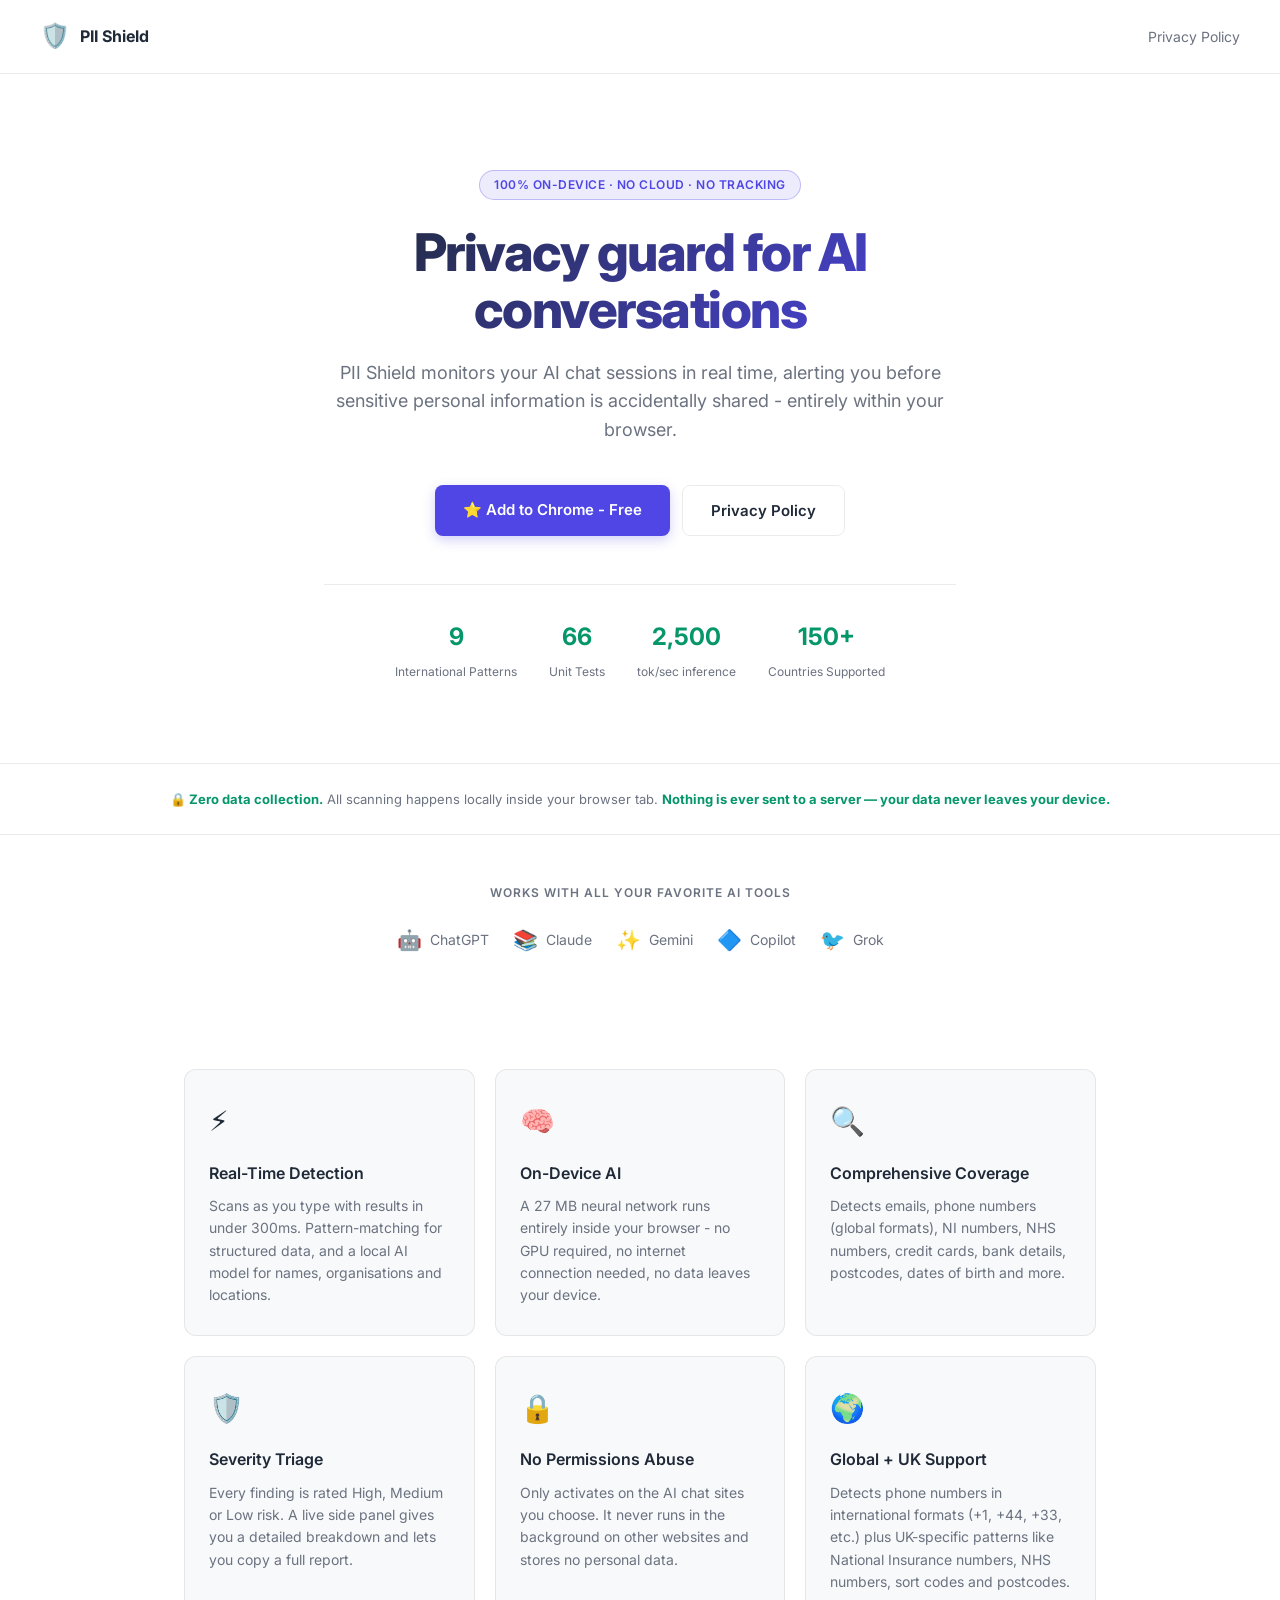
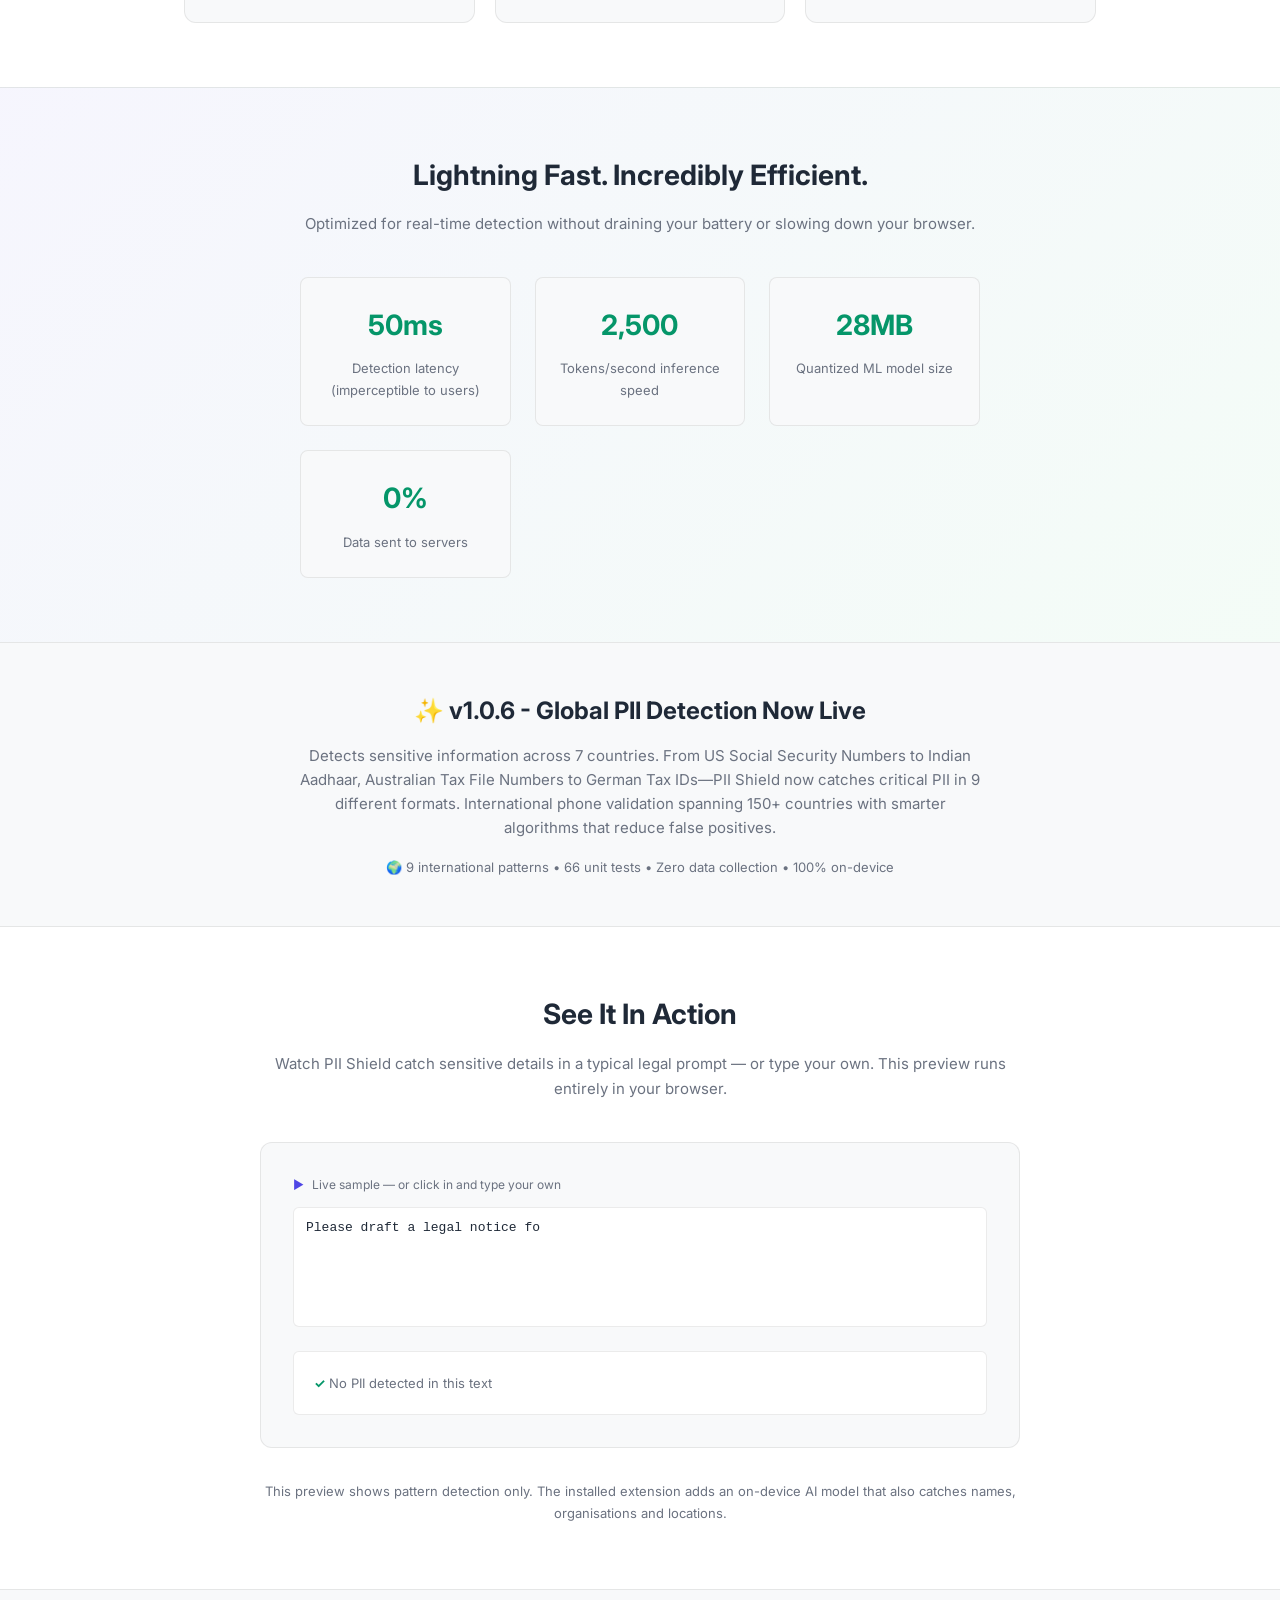
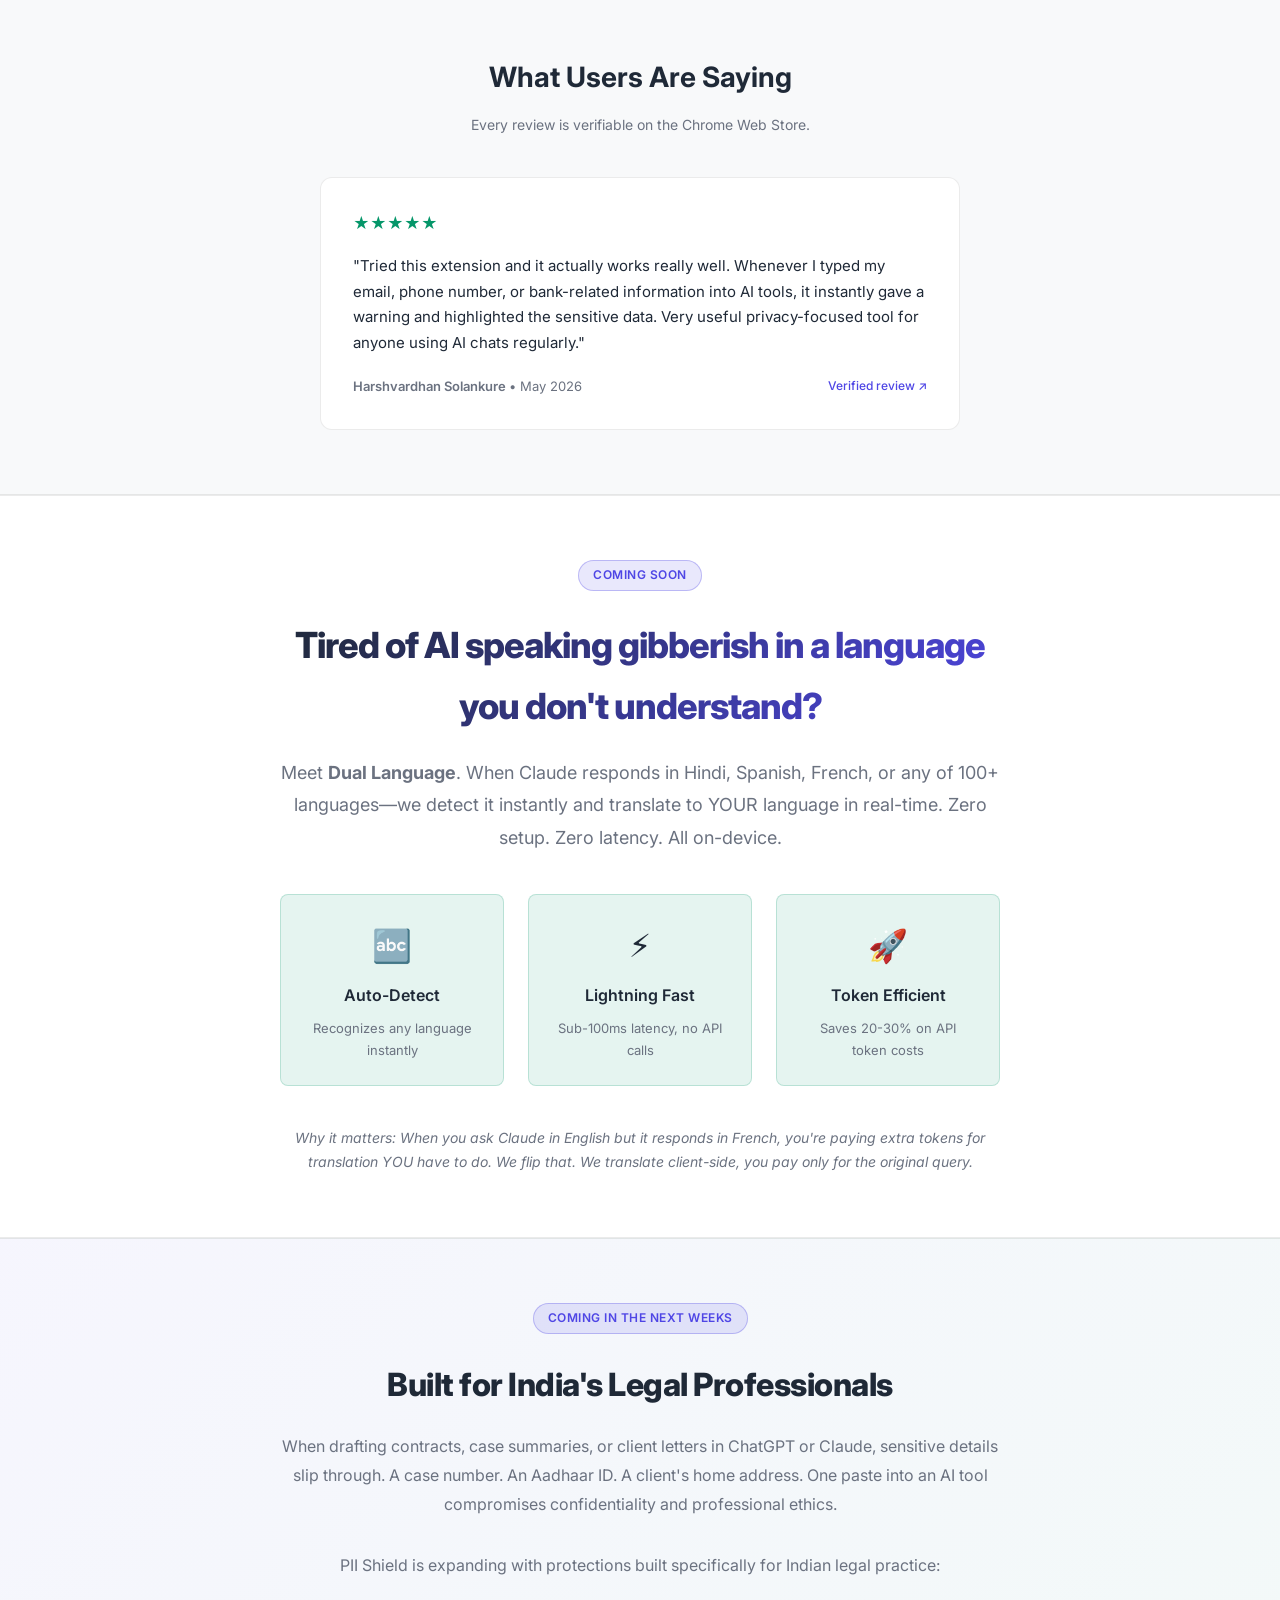
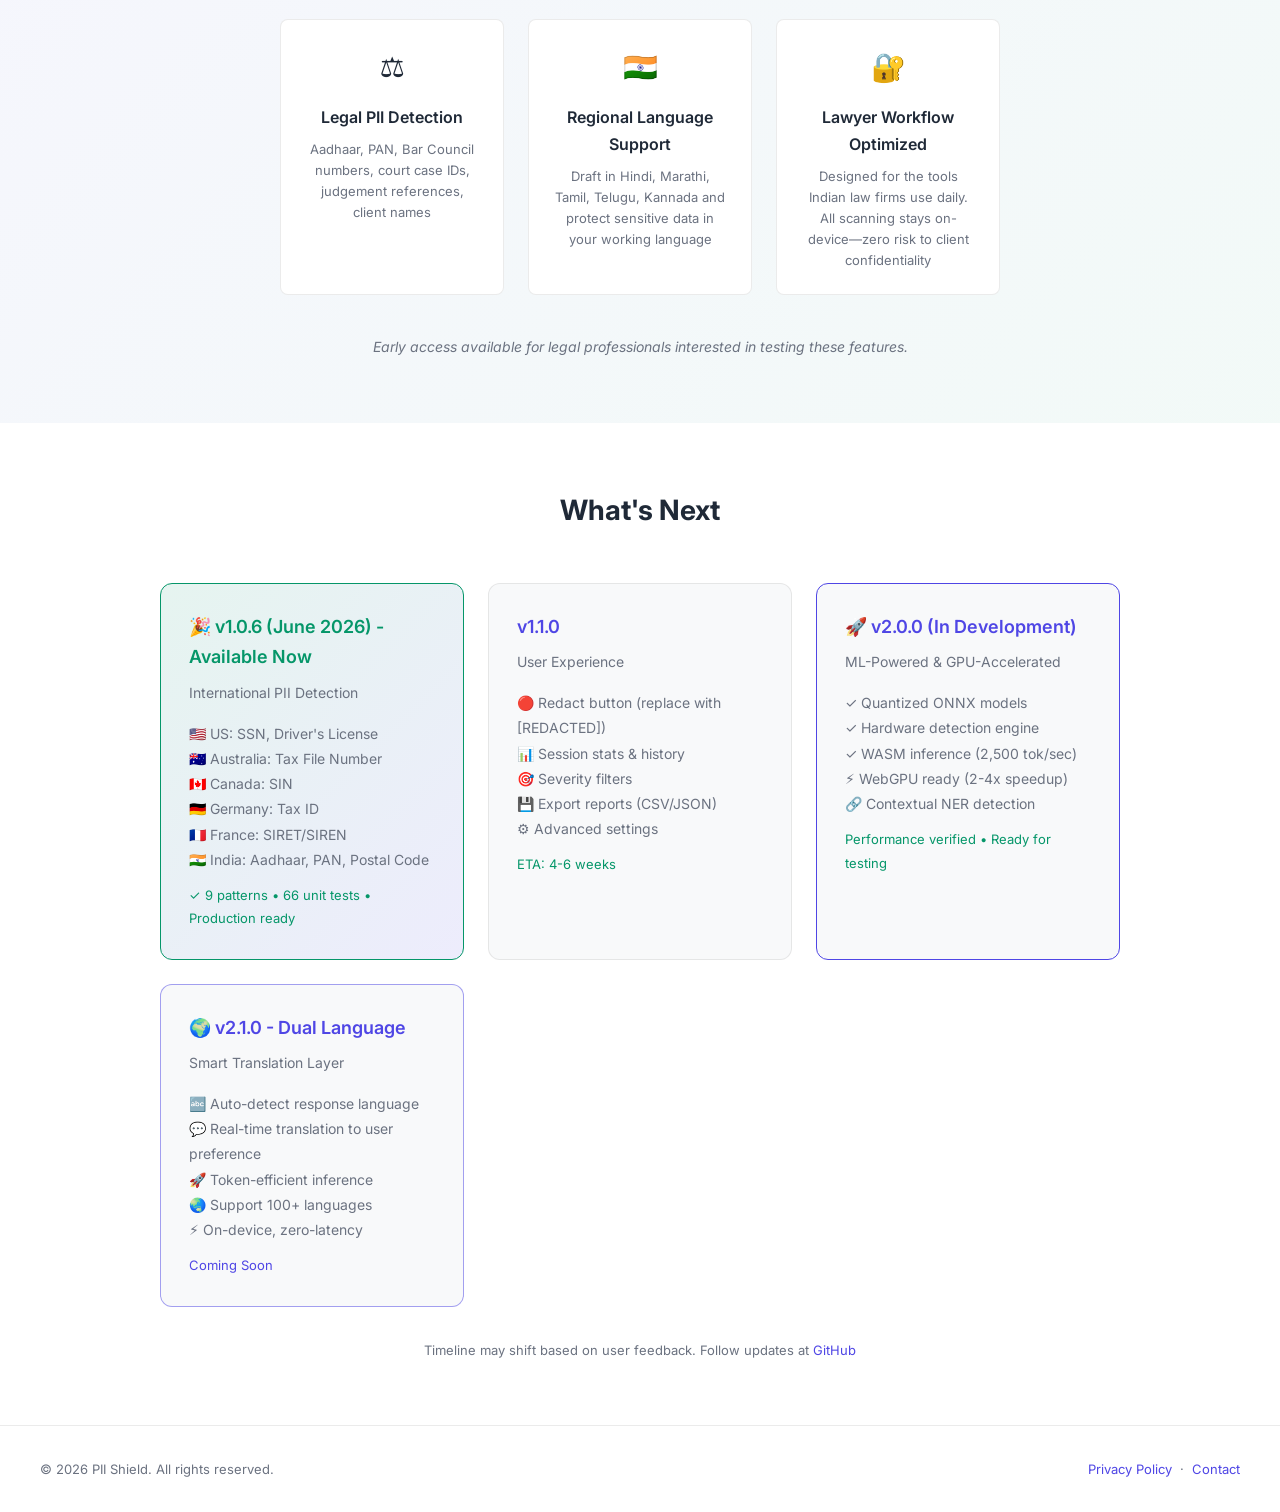
==== index.html @ c26e3616 "feat: auto-playing live demo with Indian legal PII example Upgrade the 'See It In Action' demo into " ====
<!DOCTYPE html>
<html lang="en">
<head>
  <meta charset="UTF-8">
  <meta name="viewport" content="width=device-width, initial-scale=1.0">
  <title>PII Shield - Privacy Guard for AI Conversations</title>
  <meta name="description" content="PII Shield is a privacy-first Chrome extension that detects personal information in real time as you type, entirely on your device.">
  <link rel="preconnect" href="https://fonts.googleapis.com">
  <link href="https://fonts.googleapis.com/css2?family=Inter:wght@400;500;600;700;800&display=swap" rel="stylesheet">
  <style>
    *, *::before, *::after { box-sizing: border-box; margin: 0; padding: 0; }

    :root {
      --bg:       #ffffff;
      --bg2:      #f8f9fa;
      --border:   rgba(0,0,0,0.08);
      --text:     #1f2937;
      --muted:    #6b7280;
      --accent:   #4f46e5;
      --safe:     #059669;
    }

    body {
      font-family: 'Inter', system-ui, sans-serif;
      background: var(--bg);
      color: var(--text);
      line-height: 1.7;
    }

    /* Nav */
    nav {
      border-bottom: 1px solid var(--border);
      padding: 16px 40px;
      display: flex;
      align-items: center;
      justify-content: space-between;
    }

    .nav-logo { display: flex; align-items: center; gap: 10px; text-decoration: none; }
    .nav-logo-icon { font-size: 24px; }
    .nav-logo-name { font-size: 16px; font-weight: 700; color: var(--text); }

    nav a.nav-link {
      color: var(--muted);
      text-decoration: none;
      font-size: 14px;
      transition: color 0.2s;
    }
    nav a.nav-link:hover { color: var(--text); }

    /* Hero */
    .hero {
      text-align: center;
      padding: 96px 24px 80px;
      max-width: 680px;
      margin: 0 auto;
    }

    .hero-badge {
      display: inline-block;
      background: rgba(79,70,229,0.1);
      border: 1px solid rgba(79,70,229,0.3);
      color: #4f46e5;
      font-size: 12px;
      font-weight: 600;
      padding: 4px 14px;
      border-radius: 20px;
      margin-bottom: 24px;
      letter-spacing: 0.5px;
      text-transform: uppercase;
    }

    h1 {
      font-size: 52px;
      font-weight: 800;
      letter-spacing: -1.5px;
      line-height: 1.1;
      margin-bottom: 20px;
      background: linear-gradient(135deg, #1f2937 0%, #4f46e5 100%);
      -webkit-background-clip: text;
      -webkit-text-fill-color: transparent;
    }

    .hero-sub {
      font-size: 18px;
      color: var(--muted);
      margin-bottom: 40px;
      line-height: 1.6;
    }

    .cta-row {
      display: flex;
      gap: 12px;
      justify-content: center;
      flex-wrap: wrap;
    }

    .btn-primary {
      background: var(--accent);
      color: #fff;
      padding: 12px 28px;
      border-radius: 8px;
      font-size: 15px;
      font-weight: 600;
      text-decoration: none;
      transition: all 0.2s;
      box-shadow: 0 4px 12px rgba(79,70,229,0.25);
    }
    .btn-primary:hover { opacity: 0.9; transform: translateY(-2px); box-shadow: 0 6px 16px rgba(79,70,229,0.35); }

    .btn-secondary {
      background: transparent;
      color: var(--text);
      padding: 12px 28px;
      border-radius: 8px;
      font-size: 15px;
      font-weight: 600;
      text-decoration: none;
      border: 1px solid var(--border);
      transition: all 0.2s;
    }
    .btn-secondary:hover { border-color: var(--accent); color: var(--accent); }

    /* Features */
    .features {
      max-width: 960px;
      margin: 0 auto;
      padding: 64px 24px;
      display: grid;
      grid-template-columns: repeat(auto-fit, minmax(260px, 1fr));
      gap: 20px;
    }

    .feature-card {
      background: var(--bg2);
      border: 1px solid var(--border);
      border-radius: 12px;
      padding: 28px 24px;
    }

    .feature-icon { font-size: 28px; margin-bottom: 14px; }
    .feature-title { font-size: 16px; font-weight: 600; margin-bottom: 8px; }
    .feature-desc { font-size: 14px; color: var(--muted); line-height: 1.6; }

    /* Trust bar */
    .trust-bar {
      border-top: 1px solid var(--border);
      border-bottom: 1px solid var(--border);
      padding: 24px;
      text-align: center;
    }

    .trust-bar p {
      font-size: 13px;
      color: var(--muted);
    }

    .trust-bar strong { color: var(--safe); }

    /* Footer */
    footer {
      padding: 32px 40px;
      border-top: 1px solid var(--border);
      display: flex;
      align-items: center;
      justify-content: space-between;
      font-size: 13px;
      color: var(--muted);
      flex-wrap: wrap;
      gap: 12px;
    }

    footer a { color: var(--accent); text-decoration: none; }
    footer a:hover { text-decoration: underline; }

    /* Robot mascot container */
    @media (prefers-reduced-motion: reduce) {
      #robot-container { display: none !important; }
    }
  </style>
</head>
<body>

  <nav>
    <a class="nav-logo" href="/">
      <span class="nav-logo-icon">🛡️</span>
      <span class="nav-logo-name">PII Shield</span>
    </a>
    <a class="nav-link" href="privacy-policy.html">Privacy Policy</a>
  </nav>

  <section class="hero">
    <div class="hero-badge">100% On-Device · No Cloud · No Tracking</div>
    <h1>Privacy guard for AI conversations</h1>
    <p class="hero-sub">PII Shield monitors your AI chat sessions in real time, alerting you before sensitive personal information is accidentally shared - entirely within your browser.</p>
    <div class="cta-row">
      <a class="btn-primary" href="https://chrome.google.com/webstore/detail/lminoedimombmbpojgnefeogjfojmkpl" target="_blank">⭐ Add to Chrome - Free</a>
      <a class="btn-secondary" href="privacy-policy.html">Privacy Policy</a>
    </div>

    <!-- Quick Stats Row -->
    <div style="display: flex; justify-content: center; gap: 32px; flex-wrap: wrap; margin-top: 48px; padding-top: 32px; border-top: 1px solid var(--border);">
      <div style="text-align: center;">
        <div style="font-size: 24px; font-weight: 700; color: var(--safe);">9</div>
        <div style="font-size: 12px; color: var(--muted); margin-top: 4px;">International Patterns</div>
      </div>
      <div style="text-align: center;">
        <div style="font-size: 24px; font-weight: 700; color: var(--safe);">66</div>
        <div style="font-size: 12px; color: var(--muted); margin-top: 4px;">Unit Tests</div>
      </div>
      <div style="text-align: center;">
        <div style="font-size: 24px; font-weight: 700; color: var(--safe);">2,500</div>
        <div style="font-size: 12px; color: var(--muted); margin-top: 4px;">tok/sec inference</div>
      </div>
      <div style="text-align: center;">
        <div style="font-size: 24px; font-weight: 700; color: var(--safe);">150+</div>
        <div style="font-size: 12px; color: var(--muted); margin-top: 4px;">Countries Supported</div>
      </div>
    </div>
  </section>

  <div class="trust-bar">
    <p><strong>🔒 Zero data collection.</strong> All scanning happens locally inside your browser tab. <strong style="color: var(--safe);">Nothing is ever sent to a server — your data never leaves your device.</strong></p>
  </div>

  <!-- Supported Platforms -->
  <section style="padding: 48px 24px; text-align: center;">
    <div class="container" style="max-width: 680px; margin: 0 auto;">
      <p style="font-size: 12px; font-weight: 600; text-transform: uppercase; color: var(--muted); margin-bottom: 20px; letter-spacing: 1px;">Works With All Your Favorite AI Tools</p>
      <div style="display: flex; justify-content: center; align-items: center; gap: 24px; flex-wrap: wrap;">
        <div style="display: flex; align-items: center; gap: 8px; font-size: 14px; color: var(--muted);">
          <span style="font-size: 20px;">🤖</span> ChatGPT
        </div>
        <div style="display: flex; align-items: center; gap: 8px; font-size: 14px; color: var(--muted);">
          <span style="font-size: 20px;">📚</span> Claude
        </div>
        <div style="display: flex; align-items: center; gap: 8px; font-size: 14px; color: var(--muted);">
          <span style="font-size: 20px;">✨</span> Gemini
        </div>
        <div style="display: flex; align-items: center; gap: 8px; font-size: 14px; color: var(--muted);">
          <span style="font-size: 20px;">🔷</span> Copilot
        </div>
        <div style="display: flex; align-items: center; gap: 8px; font-size: 14px; color: var(--muted);">
          <span style="font-size: 20px;">🐦</span> Grok
        </div>
      </div>
    </div>
  </section>

  <section class="features">
    <div class="feature-card">
      <div class="feature-icon">⚡</div>
      <div class="feature-title">Real-Time Detection</div>
      <div class="feature-desc">Scans as you type with results in under 300ms. Pattern-matching for structured data, and a local AI model for names, organisations and locations.</div>
    </div>
    <div class="feature-card">
      <div class="feature-icon">🧠</div>
      <div class="feature-title">On-Device AI</div>
      <div class="feature-desc">A 27 MB neural network runs entirely inside your browser - no GPU required, no internet connection needed, no data leaves your device.</div>
    </div>
    <div class="feature-card">
      <div class="feature-icon">🔍</div>
      <div class="feature-title">Comprehensive Coverage</div>
      <div class="feature-desc">Detects emails, phone numbers (global formats), NI numbers, NHS numbers, credit cards, bank details, postcodes, dates of birth and more.</div>
    </div>
    <div class="feature-card">
      <div class="feature-icon">🛡️</div>
      <div class="feature-title">Severity Triage</div>
      <div class="feature-desc">Every finding is rated High, Medium or Low risk. A live side panel gives you a detailed breakdown and lets you copy a full report.</div>
    </div>
    <div class="feature-card">
      <div class="feature-icon">🔒</div>
      <div class="feature-title">No Permissions Abuse</div>
      <div class="feature-desc">Only activates on the AI chat sites you choose. It never runs in the background on other websites and stores no personal data.</div>
    </div>
    <div class="feature-card">
      <div class="feature-icon">🌍</div>
      <div class="feature-title">Global + UK Support</div>
      <div class="feature-desc">Detects phone numbers in international formats (+1, +44, +33, etc.) plus UK-specific patterns like National Insurance numbers, NHS numbers, sort codes and postcodes.</div>
    </div>
  </section>

  <!-- Performance Section -->
  <section style="padding: 64px 24px; background: linear-gradient(135deg, rgba(79,70,229,0.05), rgba(34,197,94,0.05)); border-top: 1px solid var(--border);">
    <div class="container" style="max-width: 680px; margin: 0 auto; text-align: center;">
      <h2 style="font-size: 28px; font-weight: 700; margin-bottom: 12px; color: var(--text);">Lightning Fast. Incredibly Efficient.</h2>
      <p style="color: var(--muted); font-size: 15px; margin-bottom: 40px;">Optimized for real-time detection without draining your battery or slowing down your browser.</p>

      <div style="display: grid; grid-template-columns: repeat(auto-fit, minmax(200px, 1fr)); gap: 24px;">
        <div style="background: var(--bg2); border: 1px solid var(--border); border-radius: 8px; padding: 24px;">
          <div style="font-size: 28px; font-weight: 700; color: var(--safe); margin-bottom: 8px;">50ms</div>
          <div style="font-size: 13px; color: var(--muted);">Detection latency (imperceptible to users)</div>
        </div>
        <div style="background: var(--bg2); border: 1px solid var(--border); border-radius: 8px; padding: 24px;">
          <div style="font-size: 28px; font-weight: 700; color: var(--safe); margin-bottom: 8px;">2,500</div>
          <div style="font-size: 13px; color: var(--muted);">Tokens/second inference speed</div>
        </div>
        <div style="background: var(--bg2); border: 1px solid var(--border); border-radius: 8px; padding: 24px;">
          <div style="font-size: 28px; font-weight: 700; color: var(--safe); margin-bottom: 8px;">28MB</div>
          <div style="font-size: 13px; color: var(--muted);">Quantized ML model size</div>
        </div>
        <div style="background: var(--bg2); border: 1px solid var(--border); border-radius: 8px; padding: 24px;">
          <div style="font-size: 28px; font-weight: 700; color: var(--safe); margin-bottom: 8px;">0%</div>
          <div style="font-size: 13px; color: var(--muted);">Data sent to servers</div>
        </div>
      </div>
    </div>
  </section>

  <!-- Latest Update Section -->
  <section style="background: var(--bg2); border-top: 1px solid var(--border); border-bottom: 1px solid var(--border); padding: 48px 24px; text-align: center;">
    <div class="container" style="max-width: 680px; margin: 0 auto;">
      <h2 style="font-size: 24px; font-weight: 700; margin-bottom: 12px;">✨ v1.0.6 - Global PII Detection Now Live</h2>
      <p style="color: var(--muted); font-size: 15px; line-height: 1.6; margin-bottom: 16px;">
        Detects sensitive information across 7 countries. From US Social Security Numbers to Indian Aadhaar, Australian Tax File Numbers to German Tax IDs—PII Shield now catches critical PII in 9 different formats. International phone validation spanning 150+ countries with smarter algorithms that reduce false positives.
      </p>
      <p style="color: var(--muted); font-size: 13px;">🌍 9 international patterns • 66 unit tests • Zero data collection • 100% on-device</p>
    </div>
  </section>

  <!-- Demo/Try It Section -->
  <section id="demoSection" style="padding: 64px 24px;">
    <div class="container" style="max-width: 760px; margin: 0 auto;">
      <h2 style="font-size: 28px; font-weight: 700; text-align: center; margin-bottom: 12px; color: var(--text);">See It In Action</h2>
      <p style="text-align: center; color: var(--muted); font-size: 15px; margin-bottom: 40px;">Watch PII Shield catch sensitive details in a typical legal prompt — or type your own. This preview runs entirely in your browser.</p>

      <div style="background: var(--bg2); border: 1px solid var(--border); border-radius: 12px; padding: 32px; margin-bottom: 32px;">
        <div style="display: flex; align-items: center; gap: 8px; font-size: 12px; color: var(--muted); margin-bottom: 12px;"><span style="color: var(--accent);">▶</span> Live sample — or click in and type your own</div>

        <textarea id="demoInput" placeholder="e.g. Draft a notice for my client, PAN ABCDE1234F, case no. CRL/452/2025…" style="width: 100%; height: 120px; background: var(--bg); border: 1px solid var(--border); border-radius: 6px; padding: 12px; color: var(--text); font-family: monospace; font-size: 13px; resize: none; margin-bottom: 16px;" oninput="runDemoDetection()"></textarea>

        <div id="demoOutput" style="background: var(--bg); border: 1px solid var(--border); border-radius: 6px; padding: 12px; min-height: 60px; font-size: 13px; color: var(--muted);">
          <div style="display: flex; align-items: center; justify-content: center; height: 60px; color: var(--muted);">👆 Type or paste text to see detections</div>
        </div>
      </div>

      <p style="text-align: center; color: var(--muted); font-size: 13px;">This preview shows pattern detection only. The installed extension adds an on-device AI model that also catches names, organisations and locations.</p>
    </div>
  </section>

  <!-- Testimonials Section -->
  <section style="padding: 64px 24px; background: var(--bg2); border-top: 1px solid var(--border); border-bottom: 1px solid var(--border);">
    <div class="container" style="max-width: 640px; margin: 0 auto; text-align: center;">
      <h2 style="font-size: 28px; font-weight: 700; margin-bottom: 12px; color: var(--text);">What Users Are Saying</h2>
      <p style="color: var(--muted); font-size: 14px; margin-bottom: 40px;">Every review is verifiable on the Chrome Web Store.</p>

      <div style="background: var(--bg); border: 1px solid var(--border); border-radius: 12px; padding: 32px; text-align: left;">
        <div style="display: flex; gap: 6px; margin-bottom: 16px;">
          <span style="color: var(--safe); font-size: 16px;">★★★★★</span>
        </div>
        <p style="color: var(--text); font-size: 15px; line-height: 1.7; margin-bottom: 20px;">"Tried this extension and it actually works really well. Whenever I typed my email, phone number, or bank-related information into AI tools, it instantly gave a warning and highlighted the sensitive data. Very useful privacy-focused tool for anyone using AI chats regularly."</p>
        <div style="display: flex; align-items: center; justify-content: space-between; flex-wrap: wrap; gap: 8px;">
          <p style="font-size: 13px; color: var(--muted); font-weight: 600; margin: 0;">Harshvardhan Solankure <span style="font-weight: 400;">• May 2026</span></p>
          <a href="https://chromewebstore.google.com/detail/lminoedimombmbpojgnefeogjfojmkpl/reviews" target="_blank" rel="noopener" style="font-size: 12px; color: var(--accent); text-decoration: none; font-weight: 500;">Verified review ↗</a>
        </div>
      </div>
    </div>
  </section>

  <!-- Roadmap Section -->
  <!-- Dual Language Feature Section -->
  <section style="padding: 64px 24px; border-top: 1px solid var(--border); border-bottom: 1px solid var(--border);">
    <div class="container" style="max-width: 720px; margin: 0 auto; text-align: center;">
      <div style="display: inline-block; background: rgba(79,70,229,0.12); border: 1px solid rgba(79,70,229,0.3); color: #4f46e5; font-size: 12px; font-weight: 600; padding: 4px 14px; border-radius: 20px; margin-bottom: 24px; letter-spacing: 0.5px; text-transform: uppercase;">Coming Soon</div>

      <h2 style="font-size: 36px; font-weight: 800; letter-spacing: -1px; margin-bottom: 20px; background: linear-gradient(135deg, #1f2937 0%, #4f46e5 100%); -webkit-background-clip: text; -webkit-text-fill-color: transparent;">Tired of AI speaking gibberish in a language you don't understand?</h2>

      <p style="font-size: 18px; color: var(--muted); margin-bottom: 40px; line-height: 1.8;">Meet <strong>Dual Language</strong>. When Claude responds in Hindi, Spanish, French, or any of 100+ languages—we detect it instantly and translate to YOUR language in real-time. Zero setup. Zero latency. All on-device.</p>

      <div style="display: grid; grid-template-columns: repeat(auto-fit, minmax(200px, 1fr)); gap: 24px; margin-bottom: 40px;">
        <div style="padding: 24px; background: rgba(5,150,105,0.1); border: 1px solid rgba(5,150,105,0.2); border-radius: 8px;">
          <div style="font-size: 32px; margin-bottom: 8px;">🔤</div>
          <div style="font-weight: 600; color: var(--text); margin-bottom: 8px;">Auto-Detect</div>
          <div style="font-size: 13px; color: var(--muted);">Recognizes any language instantly</div>
        </div>
        <div style="padding: 24px; background: rgba(5,150,105,0.1); border: 1px solid rgba(5,150,105,0.2); border-radius: 8px;">
          <div style="font-size: 32px; margin-bottom: 8px;">⚡</div>
          <div style="font-weight: 600; color: var(--text); margin-bottom: 8px;">Lightning Fast</div>
          <div style="font-size: 13px; color: var(--muted);">Sub-100ms latency, no API calls</div>
        </div>
        <div style="padding: 24px; background: rgba(5,150,105,0.1); border: 1px solid rgba(5,150,105,0.2); border-radius: 8px;">
          <div style="font-size: 32px; margin-bottom: 8px;">🚀</div>
          <div style="font-weight: 600; color: var(--text); margin-bottom: 8px;">Token Efficient</div>
          <div style="font-size: 13px; color: var(--muted);">Saves 20-30% on API token costs</div>
        </div>
      </div>

      <p style="font-size: 14px; color: var(--muted); font-style: italic;">Why it matters: When you ask Claude in English but it responds in French, you're paying extra tokens for translation YOU have to do. We flip that. We translate client-side, you pay only for the original query.</p>
    </div>
  </section>

  <!-- Legal Professionals Section -->
  <section style="padding: 64px 24px; background: linear-gradient(135deg, rgba(79,70,229,0.05), rgba(5,150,105,0.05)); border-top: 1px solid var(--border);">
    <div class="container" style="max-width: 720px; margin: 0 auto; text-align: center;">
      <div style="display: inline-block; background: rgba(79,70,229,0.12); border: 1px solid rgba(79,70,229,0.3); color: #4f46e5; font-size: 12px; font-weight: 600; padding: 4px 14px; border-radius: 20px; margin-bottom: 24px; letter-spacing: 0.5px; text-transform: uppercase;">Coming in the Next Weeks</div>

      <h2 style="font-size: 32px; font-weight: 800; letter-spacing: -0.5px; margin-bottom: 20px; color: var(--text);">Built for India's Legal Professionals</h2>

      <p style="font-size: 16px; color: var(--muted); margin-bottom: 32px; line-height: 1.8;">When drafting contracts, case summaries, or client letters in ChatGPT or Claude, sensitive details slip through. A case number. An Aadhaar ID. A client's home address. One paste into an AI tool compromises confidentiality and professional ethics.</p>

      <p style="font-size: 16px; color: var(--muted); margin-bottom: 40px; line-height: 1.8;">PII Shield is expanding with protections built specifically for Indian legal practice:</p>

      <div style="display: grid; grid-template-columns: repeat(auto-fit, minmax(200px, 1fr)); gap: 24px; margin-bottom: 40px;">
        <div style="padding: 24px; background: var(--bg); border: 1px solid var(--border); border-radius: 8px;">
          <div style="font-size: 28px; margin-bottom: 12px;">⚖️</div>
          <div style="font-weight: 600; color: var(--text); margin-bottom: 8px;">Legal PII Detection</div>
          <div style="font-size: 13px; color: var(--muted); line-height: 1.6;">Aadhaar, PAN, Bar Council numbers, court case IDs, judgement references, client names</div>
        </div>
        <div style="padding: 24px; background: var(--bg); border: 1px solid var(--border); border-radius: 8px;">
          <div style="font-size: 28px; margin-bottom: 12px;">🇮🇳</div>
          <div style="font-weight: 600; color: var(--text); margin-bottom: 8px;">Regional Language Support</div>
          <div style="font-size: 13px; color: var(--muted); line-height: 1.6;">Draft in Hindi, Marathi, Tamil, Telugu, Kannada and protect sensitive data in your working language</div>
        </div>
        <div style="padding: 24px; background: var(--bg); border: 1px solid var(--border); border-radius: 8px;">
          <div style="font-size: 28px; margin-bottom: 12px;">🔐</div>
          <div style="font-weight: 600; color: var(--text); margin-bottom: 8px;">Lawyer Workflow Optimized</div>
          <div style="font-size: 13px; color: var(--muted); line-height: 1.6;">Designed for the tools Indian law firms use daily. All scanning stays on-device—zero risk to client confidentiality</div>
        </div>
      </div>

      <p style="font-size: 14px; color: var(--muted); font-style: italic;">Early access available for legal professionals interested in testing these features.</p>
    </div>
  </section>

  <section style="padding: 64px 24px;">
    <div class="container" style="max-width: 960px; margin: 0 auto;">
      <h2 style="font-size: 28px; font-weight: 700; text-align: center; margin-bottom: 48px; color: var(--text);">What's Next</h2>

      <div style="display: grid; grid-template-columns: repeat(auto-fit, minmax(280px, 1fr)); gap: 24px;">

        <!-- v1.0.6 Card -->
        <div style="background: linear-gradient(135deg, rgba(5,150,105,0.1), rgba(79,70,229,0.1)); border: 1px solid var(--safe); border-radius: 12px; padding: 28px;">
          <div style="font-size: 18px; font-weight: 600; color: var(--safe); margin-bottom: 8px;">🎉 v1.0.6 (June 2026) - Available Now</div>
          <div style="font-size: 14px; color: var(--muted); margin-bottom: 16px;">International PII Detection</div>
          <ul style="list-style: none; padding: 0; margin: 0; font-size: 14px; color: var(--muted); line-height: 1.8;">
            <li>🇺🇸 US: SSN, Driver's License</li>
            <li>🇦🇺 Australia: Tax File Number</li>
            <li>🇨🇦 Canada: SIN</li>
            <li>🇩🇪 Germany: Tax ID</li>
            <li>🇫🇷 France: SIRET/SIREN</li>
            <li>🇮🇳 India: Aadhaar, PAN, Postal Code</li>
            <li style="margin-top: 12px; font-size: 13px; color: var(--safe);">✓ 9 patterns • 66 unit tests • Production ready</li>
          </ul>
        </div>

        <!-- v1.1.0 Card -->
        <div style="background: var(--bg2); border: 1px solid var(--border); border-radius: 12px; padding: 28px;">
          <div style="font-size: 18px; font-weight: 600; color: var(--accent); margin-bottom: 8px;">v1.1.0</div>
          <div style="font-size: 14px; color: var(--muted); margin-bottom: 16px;">User Experience</div>
          <ul style="list-style: none; padding: 0; margin: 0; font-size: 14px; color: var(--muted); line-height: 1.8;">
            <li>🔴 Redact button (replace with [REDACTED])</li>
            <li>📊 Session stats & history</li>
            <li>🎯 Severity filters</li>
            <li>💾 Export reports (CSV/JSON)</li>
            <li>⚙️ Advanced settings</li>
            <li style="margin-top: 12px; font-size: 13px; color: var(--safe);">ETA: 4-6 weeks</li>
          </ul>
        </div>

        <!-- v2.0.0 Card -->
        <div style="background: var(--bg2); border: 1px solid var(--accent); border-radius: 12px; padding: 28px;">
          <div style="font-size: 18px; font-weight: 600; color: var(--accent); margin-bottom: 8px;">🚀 v2.0.0 (In Development)</div>
          <div style="font-size: 14px; color: var(--muted); margin-bottom: 16px;">ML-Powered & GPU-Accelerated</div>
          <ul style="list-style: none; padding: 0; margin: 0; font-size: 14px; color: var(--muted); line-height: 1.8;">
            <li>✓ Quantized ONNX models</li>
            <li>✓ Hardware detection engine</li>
            <li>✓ WASM inference (2,500 tok/sec)</li>
            <li>⚡ WebGPU ready (2-4x speedup)</li>
            <li>🔗 Contextual NER detection</li>
            <li style="margin-top: 12px; font-size: 13px; color: var(--safe);">Performance verified • Ready for testing</li>
          </ul>
        </div>

        <!-- v2.1.0 Card -->
        <div style="background: var(--bg2); border: 1px solid rgba(79,70,229,0.5); border-radius: 12px; padding: 28px;">
          <div style="font-size: 18px; font-weight: 600; color: var(--accent); margin-bottom: 8px;">🌍 v2.1.0 - Dual Language</div>
          <div style="font-size: 14px; color: var(--muted); margin-bottom: 16px;">Smart Translation Layer</div>
          <ul style="list-style: none; padding: 0; margin: 0; font-size: 14px; color: var(--muted); line-height: 1.8;">
            <li>🔤 Auto-detect response language</li>
            <li>💬 Real-time translation to user preference</li>
            <li>🚀 Token-efficient inference</li>
            <li>🌏 Support 100+ languages</li>
            <li>⚡ On-device, zero-latency</li>
            <li style="margin-top: 12px; font-size: 13px; color: var(--accent);">Coming Soon</li>
          </ul>
        </div>

      </div>

      <p style="text-align: center; color: var(--muted); font-size: 13px; margin-top: 32px;">Timeline may shift based on user feedback. Follow updates at <a href="https://github.com/anisolankure/pii-shield" style="color: var(--accent); text-decoration: none;">GitHub</a></p>
    </div>
  </section>

  <footer>
    <span>© 2026 PII Shield. All rights reserved.</span>
    <span>
      <a href="privacy-policy.html">Privacy Policy</a>
      &nbsp;·&nbsp;
      <a href="mailto:hello@monfire.co.uk">Contact</a>
    </span>
  </footer>

  <script>
    // Demo detection — patterns ordered so the most specific (India-first) win on overlap
    const patterns = [
      { name: 'PAN',          regex: /\b[A-Z]{5}\d{4}[A-Z]\b/g },
      { name: 'Aadhaar',      regex: /\b\d{4}\s?\d{4}\s?\d{4}\b/g },
      { name: 'Case Number',  regex: /\b[A-Z]{2,4}[\/\-]\d{1,6}[\/\-]\d{4}\b/g },
      { name: 'Email',        regex: /([a-z0-9._%-]+@[a-z0-9.-]+\.[a-z]{2,})/gi },
      { name: 'Phone',        regex: /(\+91[\s-]?\d{5}[\s-]?\d{5}|\+?1?\s*\(?[0-9]{3}\)?[\s.-]?[0-9]{3}[\s.-]?[0-9]{4})/g },
      { name: 'Credit Card',  regex: /(\b\d{4}[\s-]?\d{4}[\s-]?\d{4}[\s-]?\d{4}\b)/g },
      { name: 'SSN',          regex: /(\d{3}-\d{2}-\d{4})/g },
      { name: 'UK Postcode',  regex: /\b([A-Z]{1,2}\d[A-Z\d]? ?\d[A-Z]{2})\b/gi },
    ];

    function runDemoDetection() {
      const input = document.getElementById('demoInput').value;
      const output = document.getElementById('demoOutput');

      if (!input.trim()) {
        output.innerHTML = '<div style="display: flex; align-items: center; justify-content: center; height: 60px; color: var(--muted);">👆 Type or paste text to see detections</div>';
        return;
      }

      // Overlap-aware: once a span is claimed by a more specific pattern,
      // later patterns can't re-report the same characters.
      const claimed = [];
      const found = [];
      const overlaps = (s, e) => claimed.some(r => s < r.e && e > r.s);

      patterns.forEach(p => {
        for (const m of input.matchAll(p.regex)) {
          const s = m.index, e = m.index + m[0].length;
          if (overlaps(s, e)) continue;
          claimed.push({ s, e });
          found.push({ type: p.name, match: m[0], index: s });
        }
      });

      found.sort((a, b) => a.index - b.index);

      if (found.length > 0) {
        let html = `<div style="padding: 8px;"><strong style="color: var(--accent);">⚠️ ${found.length} sensitive item${found.length > 1 ? 's' : ''} caught before you hit send</strong><div style="margin-top: 12px;">`;
        found.forEach(f => {
          html += `<div style="padding: 6px 0; border-bottom: 1px solid var(--border); font-size: 12px;"><span style="color: var(--safe); font-weight: 500;">${f.type}:</span> <code style="background: rgba(79,70,229,0.1); padding: 2px 6px; border-radius: 3px;">${f.match}</code></div>`;
        });
        html += '</div></div>';
        output.innerHTML = html;
      } else {
        output.innerHTML = '<div style="padding: 8px; color: var(--muted);"><strong style="color: var(--safe);">✓</strong> No PII detected in this text</div>';
      }
    }

    // ── Auto-playing demo ────────────────────────────────────────────────
    const DEMO_SAMPLE = "Please draft a legal notice for my client Rajesh Kumar (PAN ABCDE1234F, Aadhaar 1234 5678 9012) regarding case no. CRL/452/2025. Reach him at rajesh.kumar@example.com or +91 98765 43210.";
    let autoActive = false;
    let autoTimer = null;

    function stopAutoDemo() {
      if (!autoActive) return;
      autoActive = false;
      clearTimeout(autoTimer);
      const ta = document.getElementById('demoInput');
      ta.value = '';
      runDemoDetection();
    }

    function runAutoDemo() {
      const ta = document.getElementById('demoInput');
      const reduced = window.matchMedia('(prefers-reduced-motion: reduce)').matches;

      // Reduced motion: show the finished sample with detections, no typing/loop.
      if (reduced) {
        ta.value = DEMO_SAMPLE;
        runDemoDetection();
        return;
      }

      autoActive = true;
      let i = 0;

      function type() {
        if (!autoActive) return;
        ta.value = DEMO_SAMPLE.slice(0, i);
        runDemoDetection();
        i++;
        if (i <= DEMO_SAMPLE.length) {
          autoTimer = setTimeout(type, 32);
        } else {
          // Hold the result, then reset and loop
          autoTimer = setTimeout(() => {
            if (!autoActive) return;
            ta.value = '';
            runDemoDetection();
            autoTimer = setTimeout(() => { if (autoActive) { i = 0; type(); } }, 900);
          }, 3800);
        }
      }
      type();
    }

    document.addEventListener('DOMContentLoaded', () => {
      const ta = document.getElementById('demoInput');
      const section = document.getElementById('demoSection');
      if (!ta || !section) return;

      // Stop the auto-demo the moment a real user starts typing or pasting.
      ta.addEventListener('keydown', stopAutoDemo);
      ta.addEventListener('paste', stopAutoDemo);

      // Start the auto-demo once the section scrolls into view (once only).
      const io = new IntersectionObserver((entries) => {
        entries.forEach(entry => {
          if (entry.isIntersecting) {
            io.disconnect();
            runAutoDemo();
          }
        });
      }, { threshold: 0.4 });
      io.observe(section);
    });
  </script>

</body>
</html>
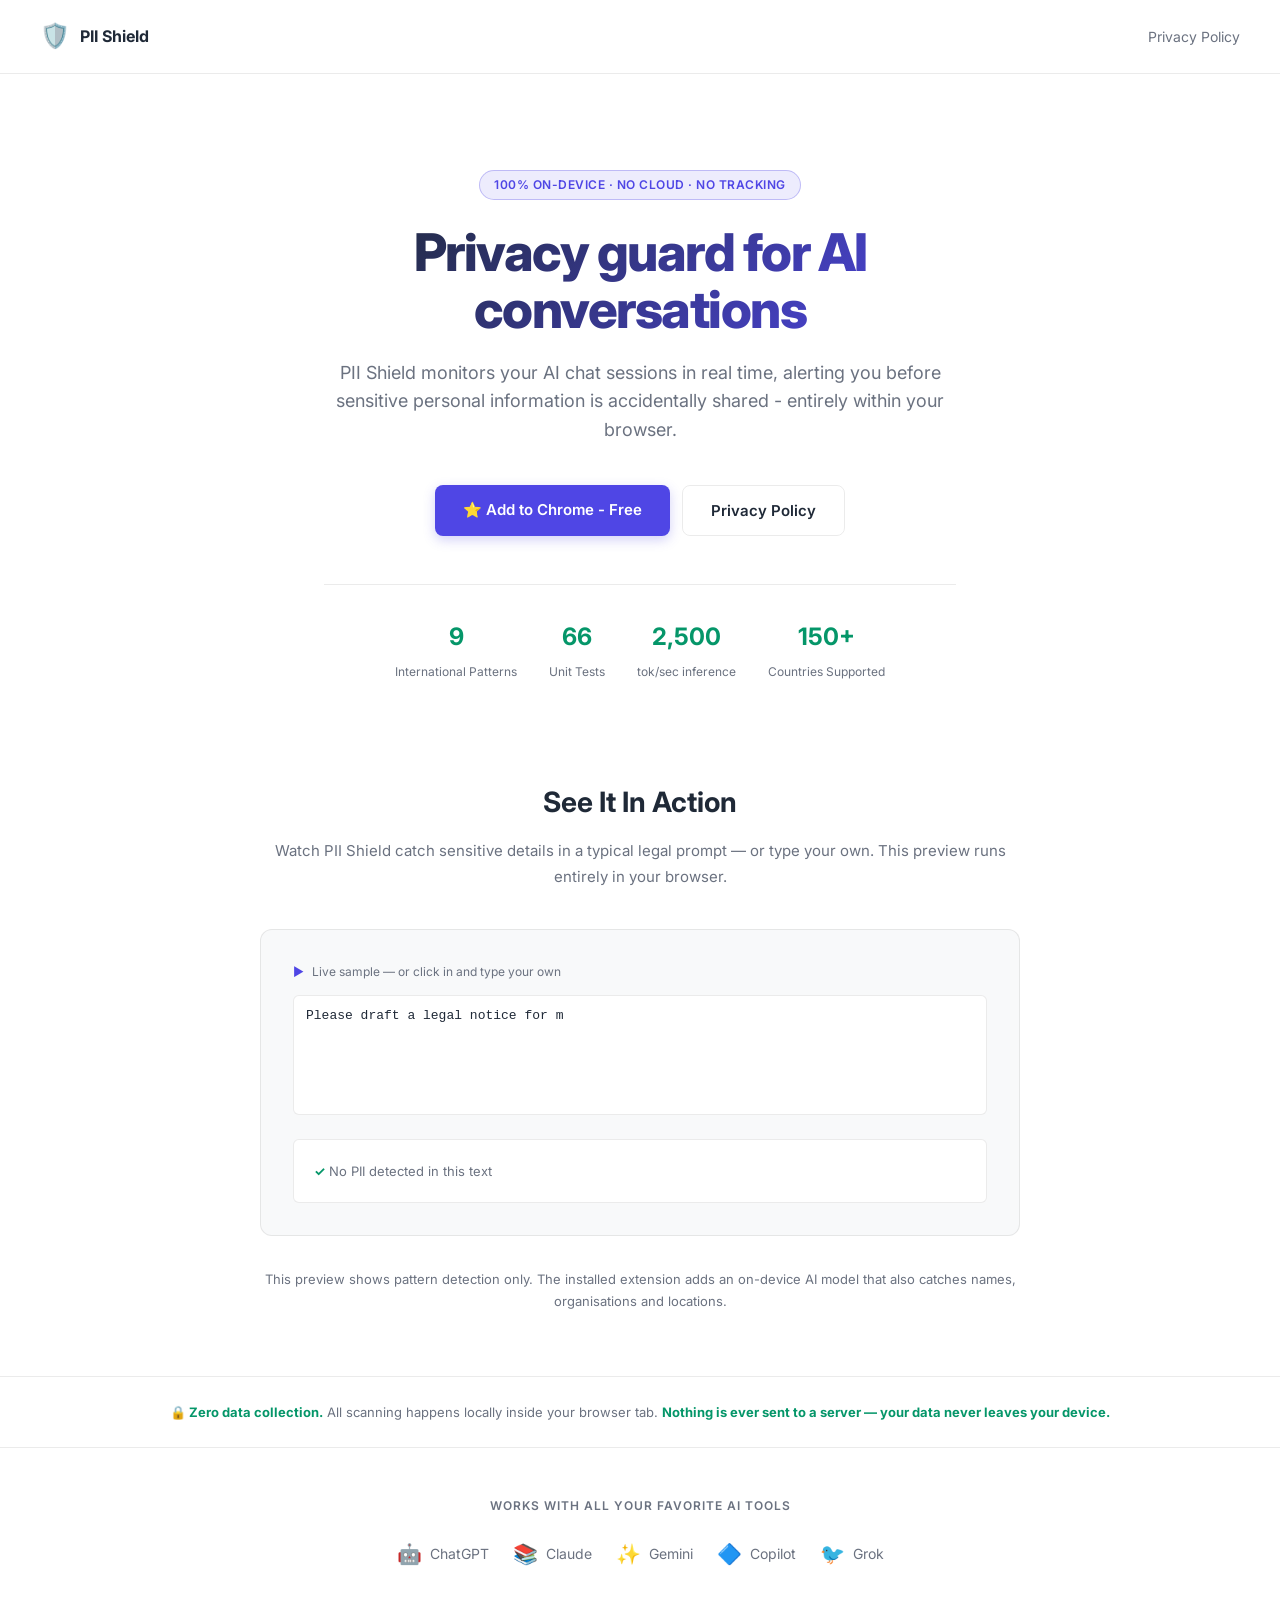
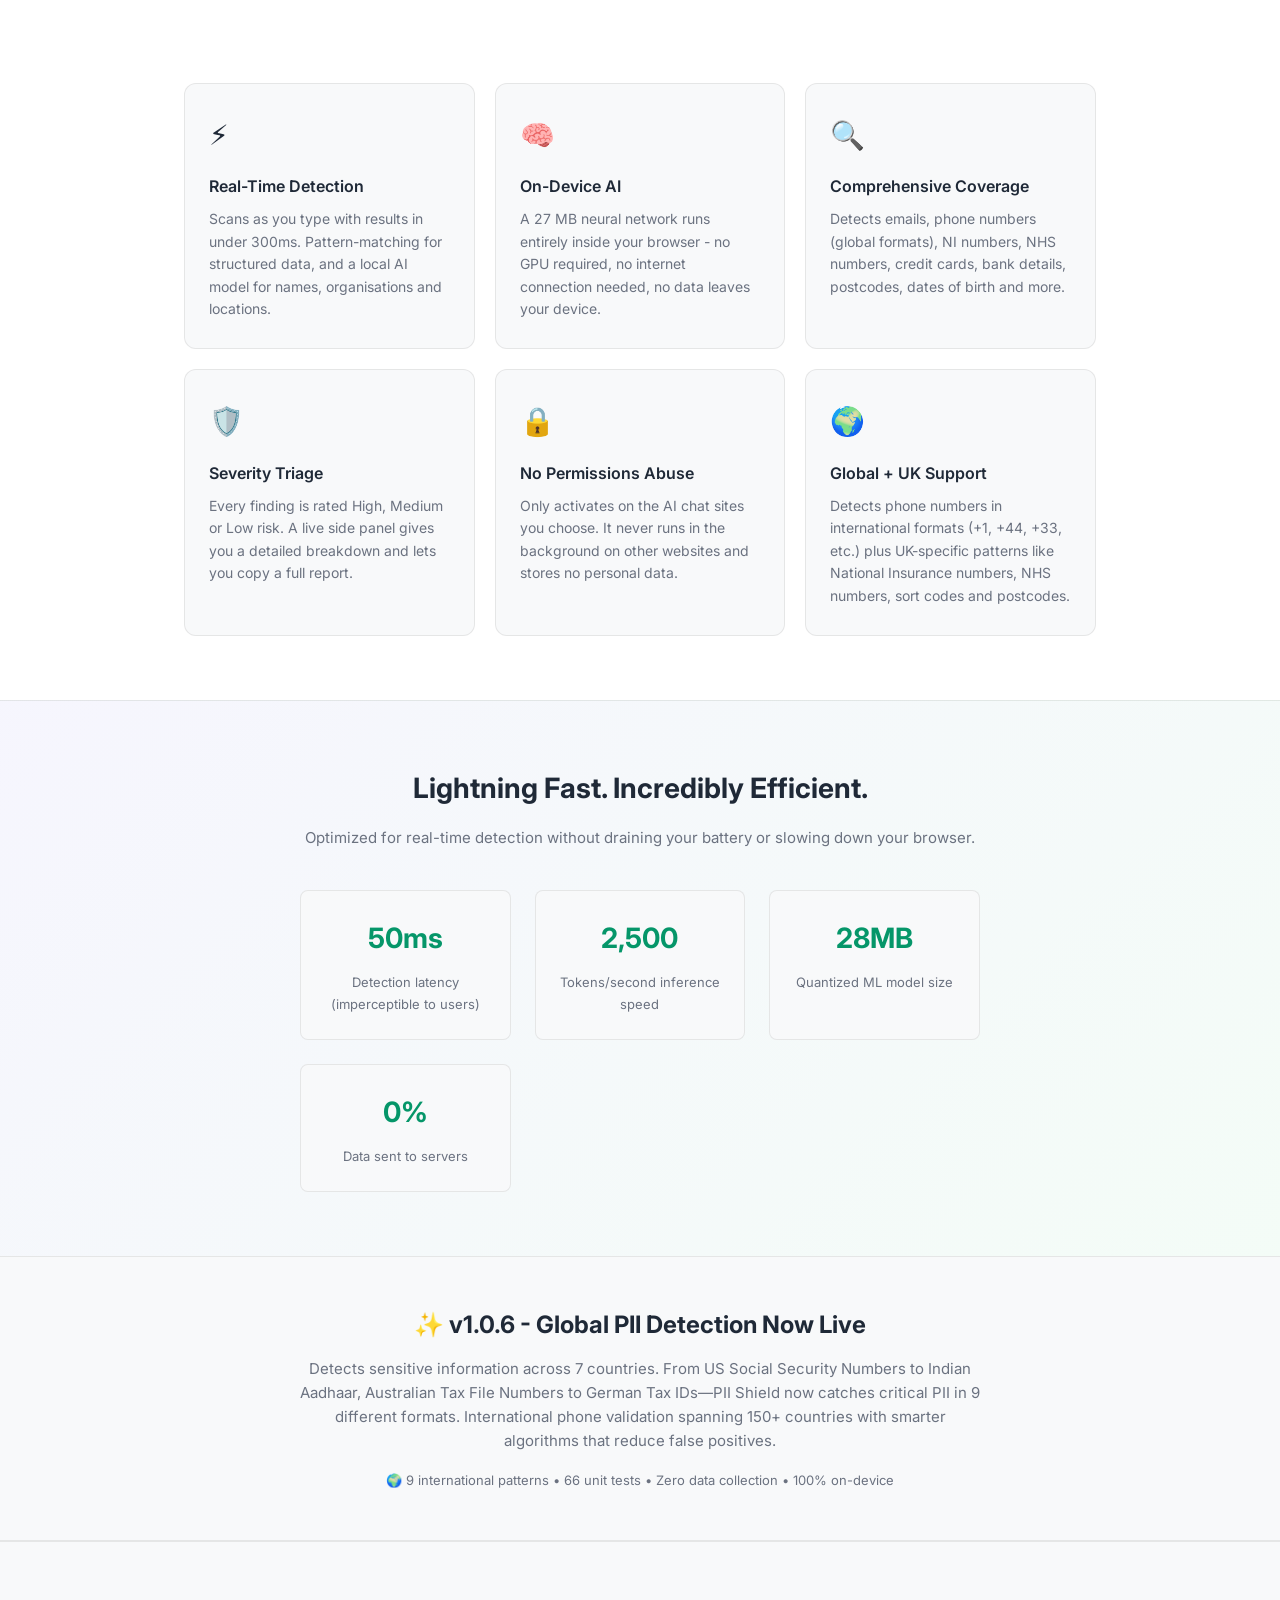
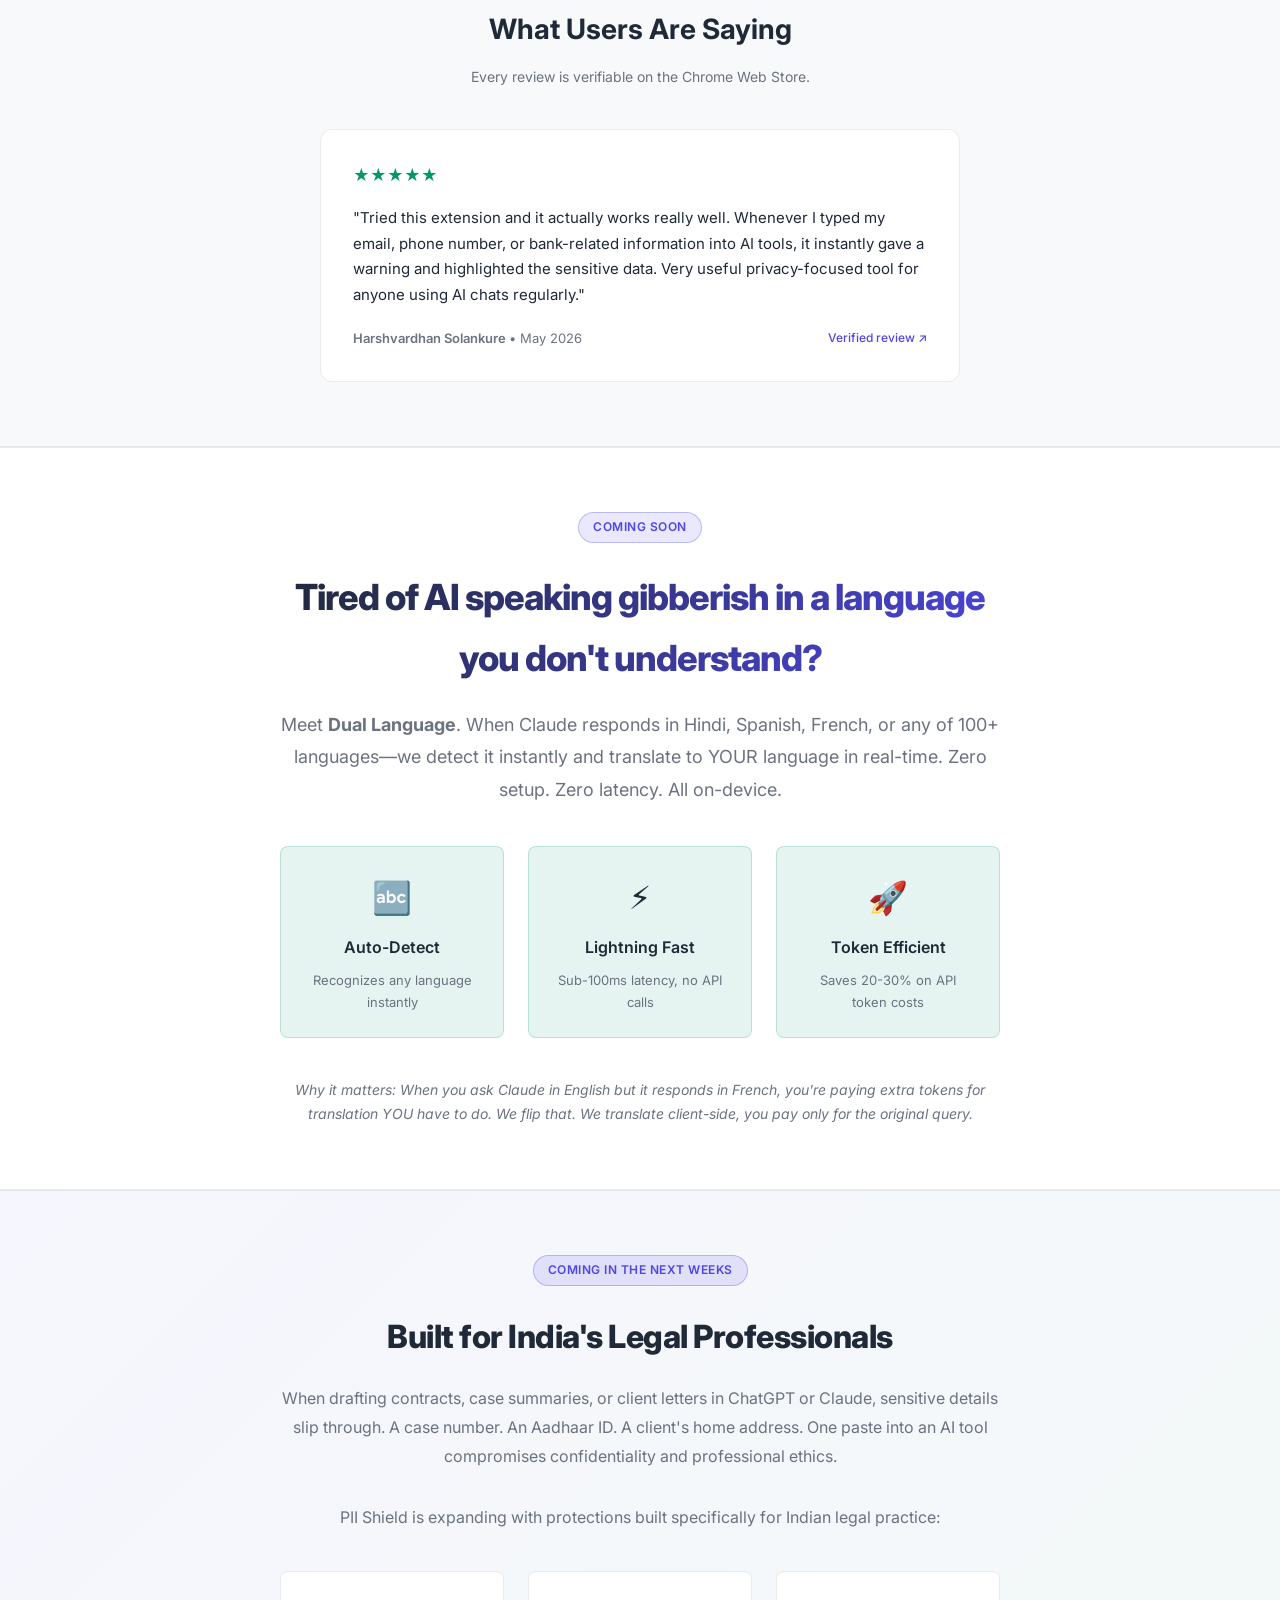
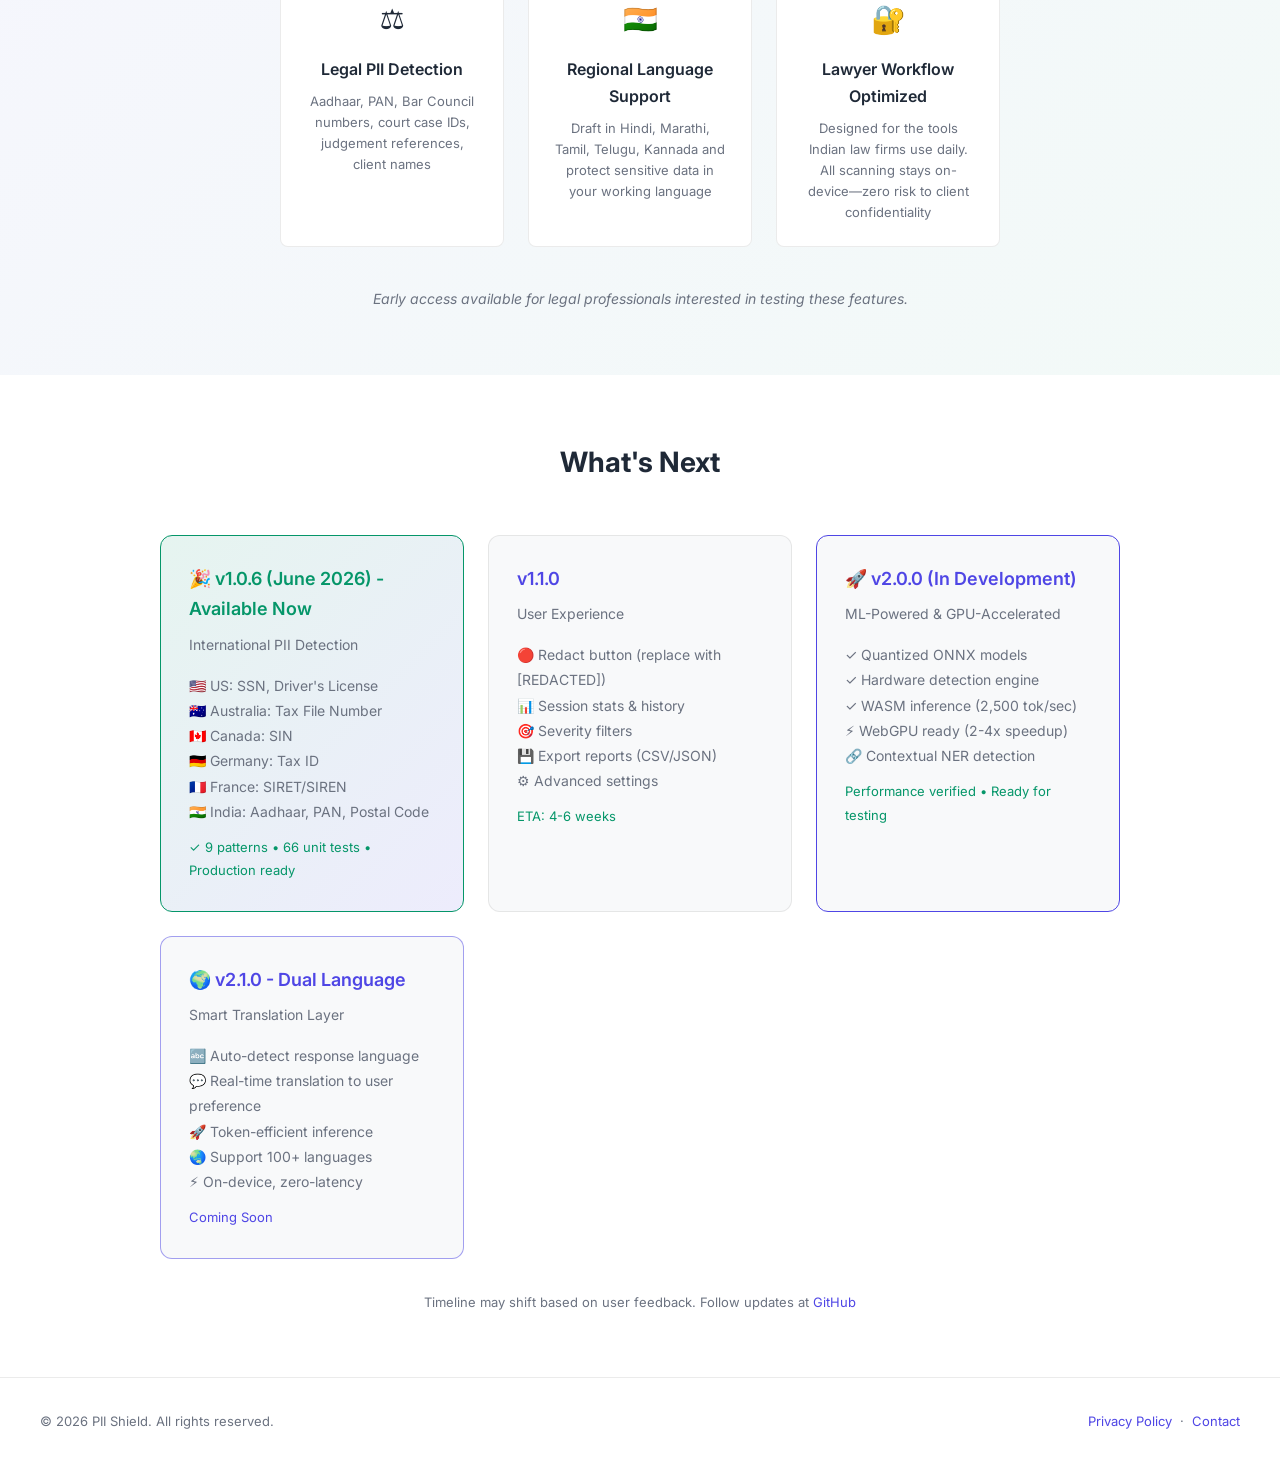
==== commit e5ecf4d7: "refac: move live demo directly below the hero Reposition the auto-playing 'See It In Action' demo to" ====
--- a/index.html
+++ b/index.html
@@ -219,6 +219,26 @@
     </div>
   </section>
 
+  <!-- Demo/Try It Section -->
+  <section id="demoSection" style="padding: 16px 24px 64px;">
+    <div class="container" style="max-width: 760px; margin: 0 auto;">
+      <h2 style="font-size: 28px; font-weight: 700; text-align: center; margin-bottom: 12px; color: var(--text);">See It In Action</h2>
+      <p style="text-align: center; color: var(--muted); font-size: 15px; margin-bottom: 40px;">Watch PII Shield catch sensitive details in a typical legal prompt — or type your own. This preview runs entirely in your browser.</p>
+
+      <div style="background: var(--bg2); border: 1px solid var(--border); border-radius: 12px; padding: 32px; margin-bottom: 32px;">
+        <div style="display: flex; align-items: center; gap: 8px; font-size: 12px; color: var(--muted); margin-bottom: 12px;"><span style="color: var(--accent);">▶</span> Live sample — or click in and type your own</div>
+
+        <textarea id="demoInput" placeholder="e.g. Draft a notice for my client, PAN ABCDE1234F, case no. CRL/452/2025…" style="width: 100%; height: 120px; background: var(--bg); border: 1px solid var(--border); border-radius: 6px; padding: 12px; color: var(--text); font-family: monospace; font-size: 13px; resize: none; margin-bottom: 16px;" oninput="runDemoDetection()"></textarea>
+
+        <div id="demoOutput" style="background: var(--bg); border: 1px solid var(--border); border-radius: 6px; padding: 12px; min-height: 60px; font-size: 13px; color: var(--muted);">
+          <div style="display: flex; align-items: center; justify-content: center; height: 60px; color: var(--muted);">👆 Type or paste text to see detections</div>
+        </div>
+      </div>
+
+      <p style="text-align: center; color: var(--muted); font-size: 13px;">This preview shows pattern detection only. The installed extension adds an on-device AI model that also catches names, organisations and locations.</p>
+    </div>
+  </section>
+
   <div class="trust-bar">
     <p><strong>🔒 Zero data collection.</strong> All scanning happens locally inside your browser tab. <strong style="color: var(--safe);">Nothing is ever sent to a server — your data never leaves your device.</strong></p>
   </div>
@@ -315,26 +335,6 @@
         Detects sensitive information across 7 countries. From US Social Security Numbers to Indian Aadhaar, Australian Tax File Numbers to German Tax IDs—PII Shield now catches critical PII in 9 different formats. International phone validation spanning 150+ countries with smarter algorithms that reduce false positives.
       </p>
       <p style="color: var(--muted); font-size: 13px;">🌍 9 international patterns • 66 unit tests • Zero data collection • 100% on-device</p>
-    </div>
-  </section>
-
-  <!-- Demo/Try It Section -->
-  <section id="demoSection" style="padding: 64px 24px;">
-    <div class="container" style="max-width: 760px; margin: 0 auto;">
-      <h2 style="font-size: 28px; font-weight: 700; text-align: center; margin-bottom: 12px; color: var(--text);">See It In Action</h2>
-      <p style="text-align: center; color: var(--muted); font-size: 15px; margin-bottom: 40px;">Watch PII Shield catch sensitive details in a typical legal prompt — or type your own. This preview runs entirely in your browser.</p>
-
-      <div style="background: var(--bg2); border: 1px solid var(--border); border-radius: 12px; padding: 32px; margin-bottom: 32px;">
-        <div style="display: flex; align-items: center; gap: 8px; font-size: 12px; color: var(--muted); margin-bottom: 12px;"><span style="color: var(--accent);">▶</span> Live sample — or click in and type your own</div>
-
-        <textarea id="demoInput" placeholder="e.g. Draft a notice for my client, PAN ABCDE1234F, case no. CRL/452/2025…" style="width: 100%; height: 120px; background: var(--bg); border: 1px solid var(--border); border-radius: 6px; padding: 12px; color: var(--text); font-family: monospace; font-size: 13px; resize: none; margin-bottom: 16px;" oninput="runDemoDetection()"></textarea>
-
-        <div id="demoOutput" style="background: var(--bg); border: 1px solid var(--border); border-radius: 6px; padding: 12px; min-height: 60px; font-size: 13px; color: var(--muted);">
-          <div style="display: flex; align-items: center; justify-content: center; height: 60px; color: var(--muted);">👆 Type or paste text to see detections</div>
-        </div>
-      </div>
-
-      <p style="text-align: center; color: var(--muted); font-size: 13px;">This preview shows pattern detection only. The installed extension adds an on-device AI model that also catches names, organisations and locations.</p>
     </div>
   </section>
 
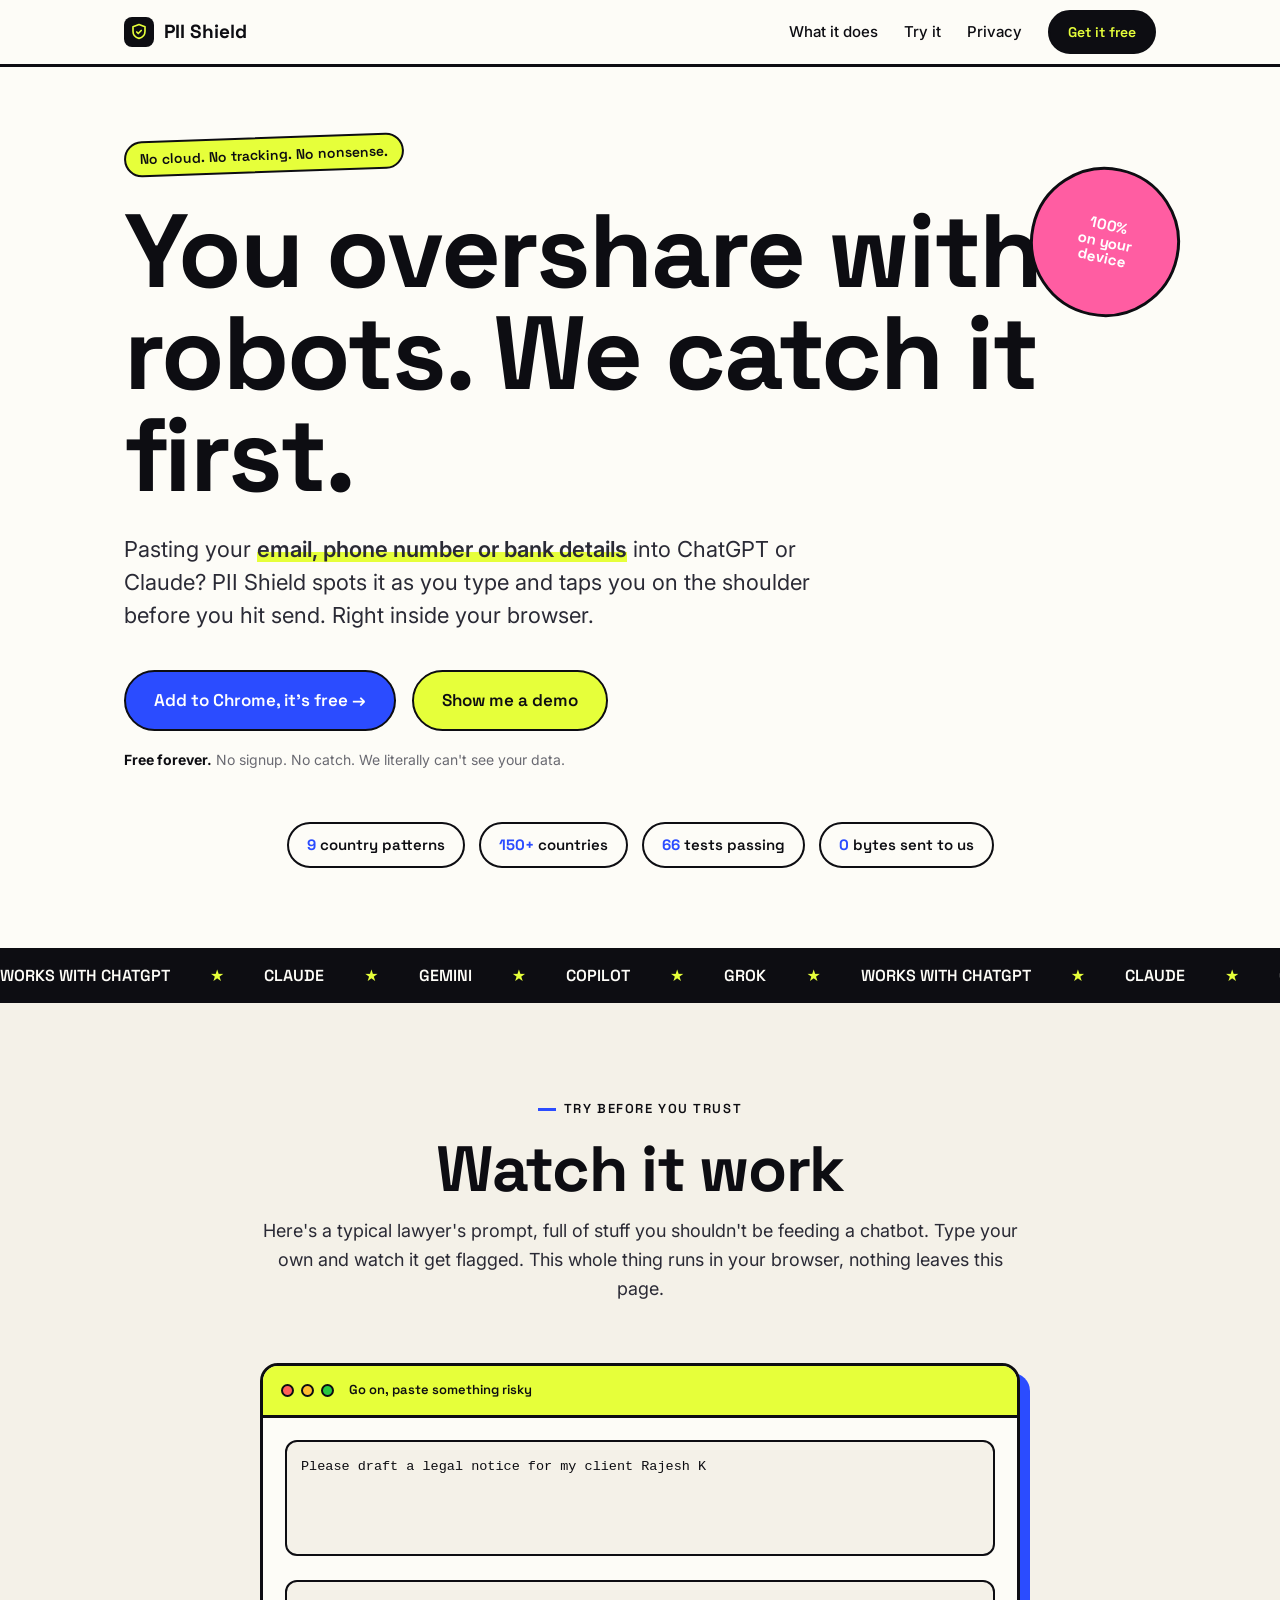
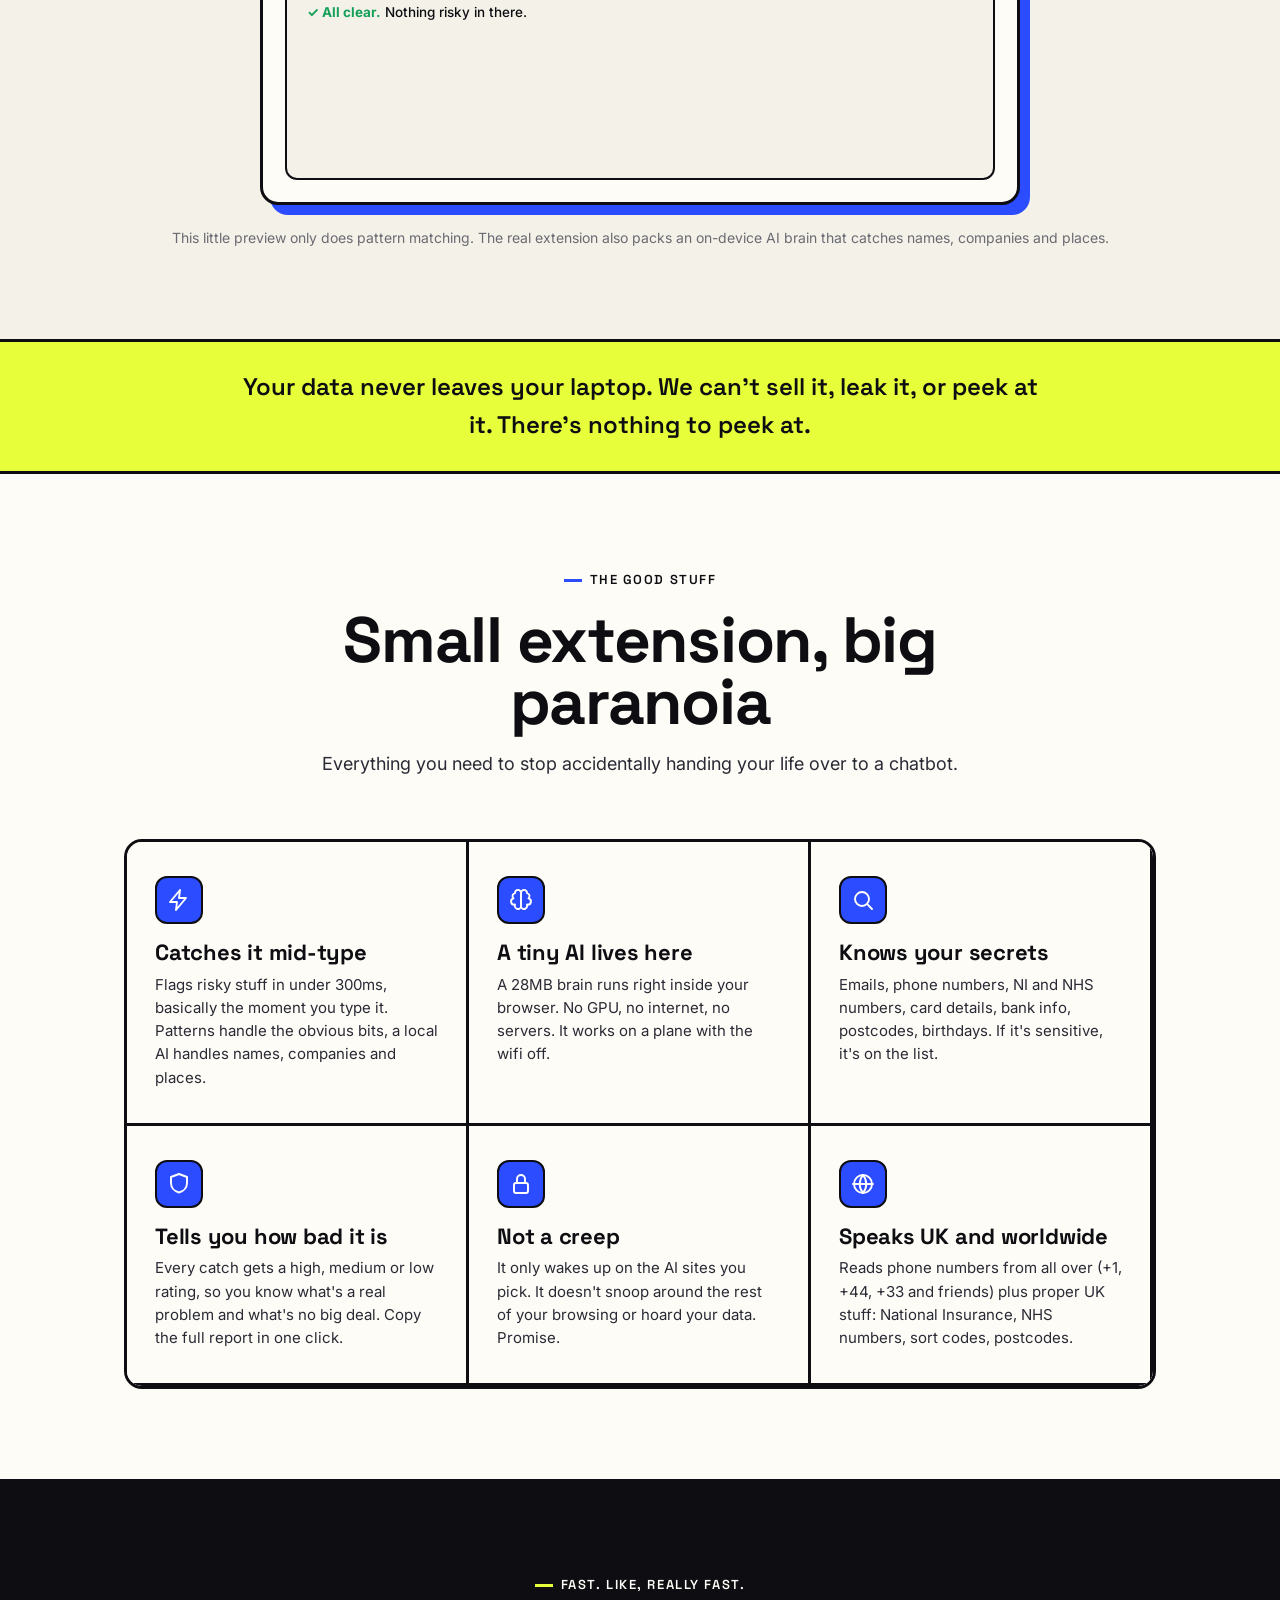
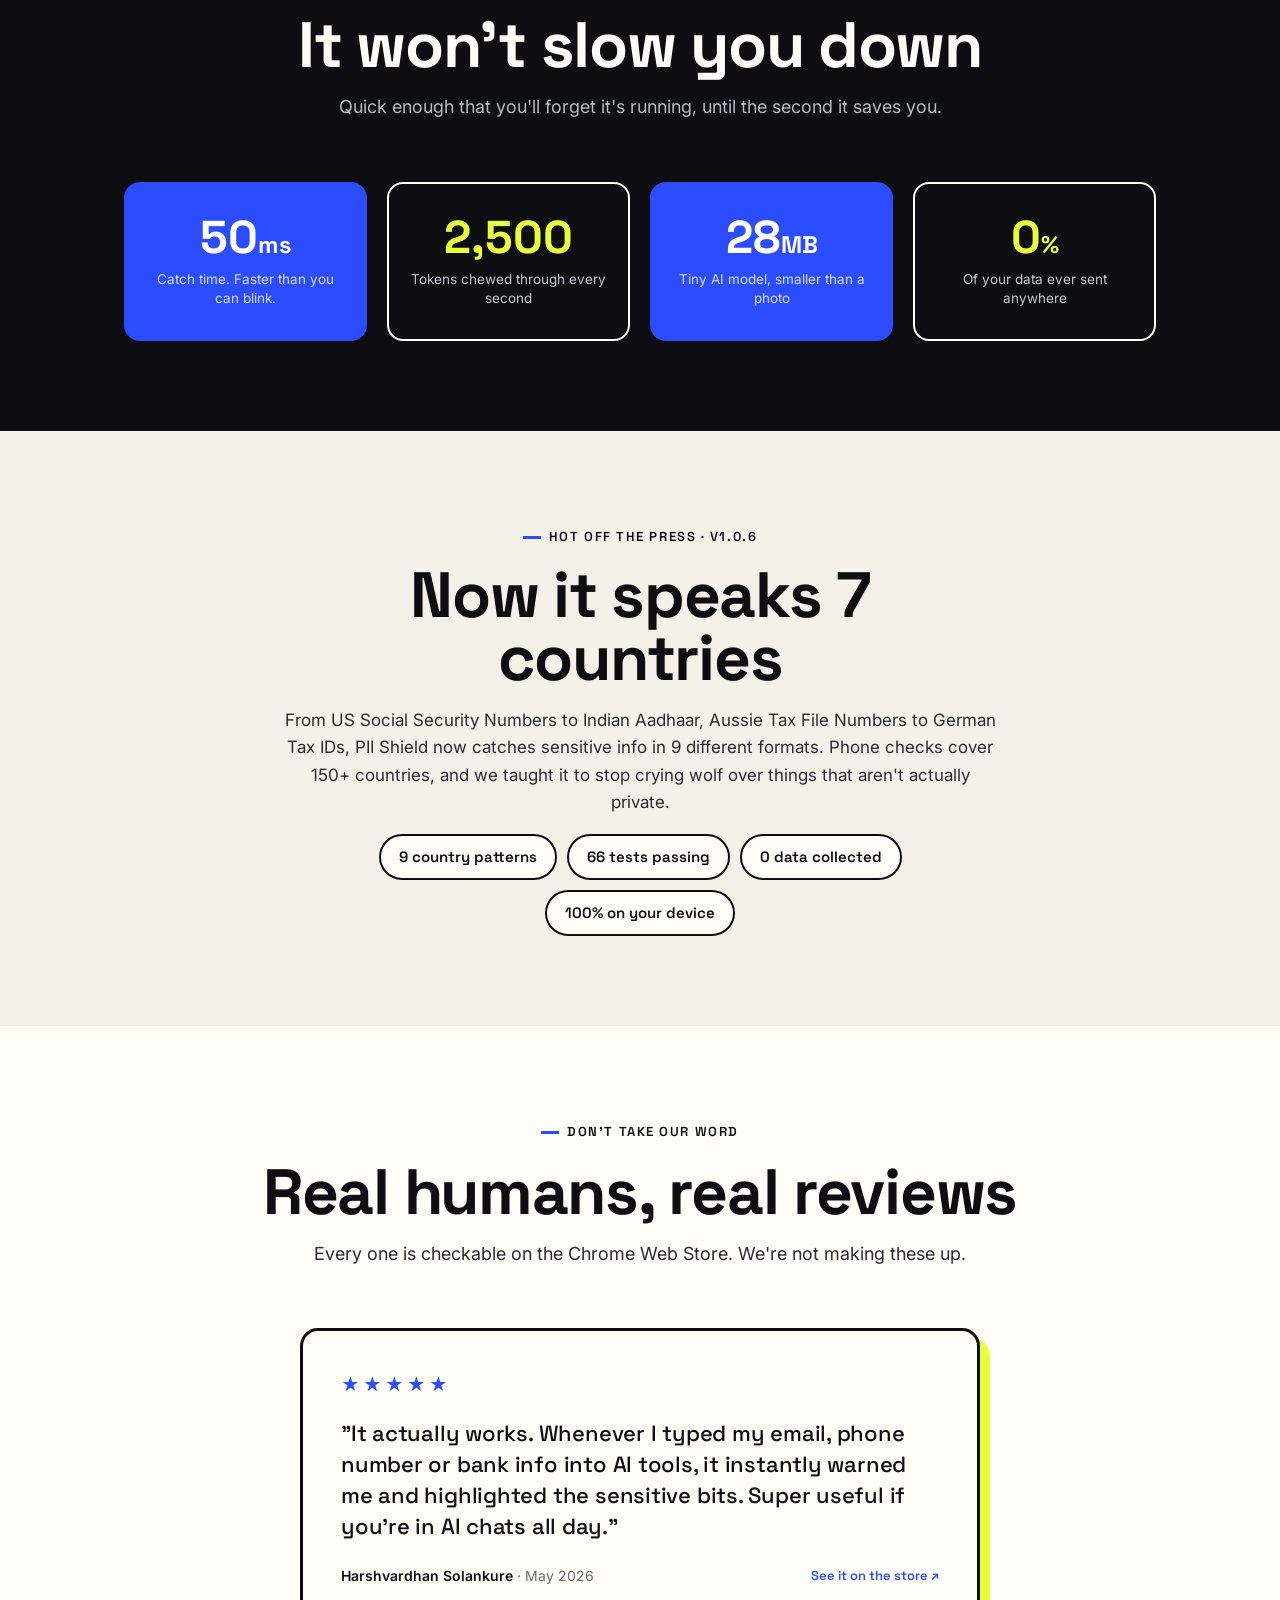
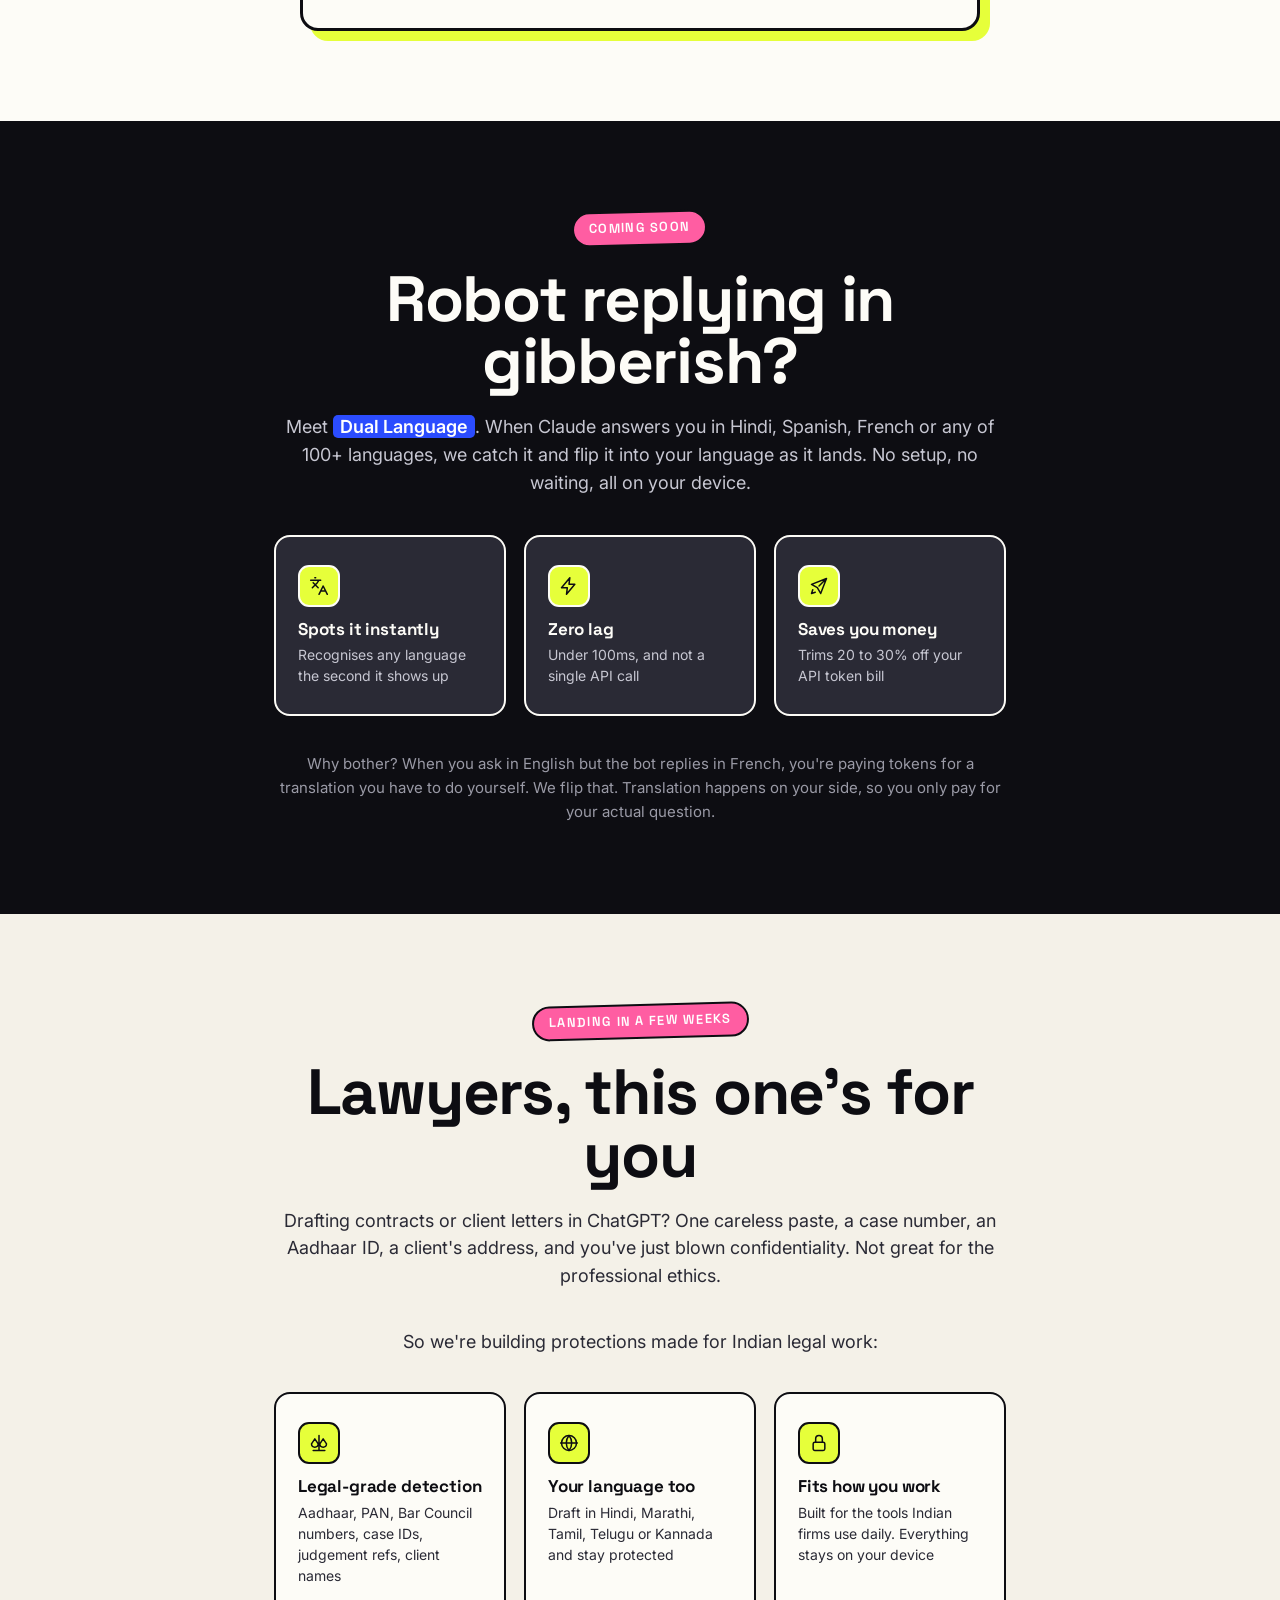
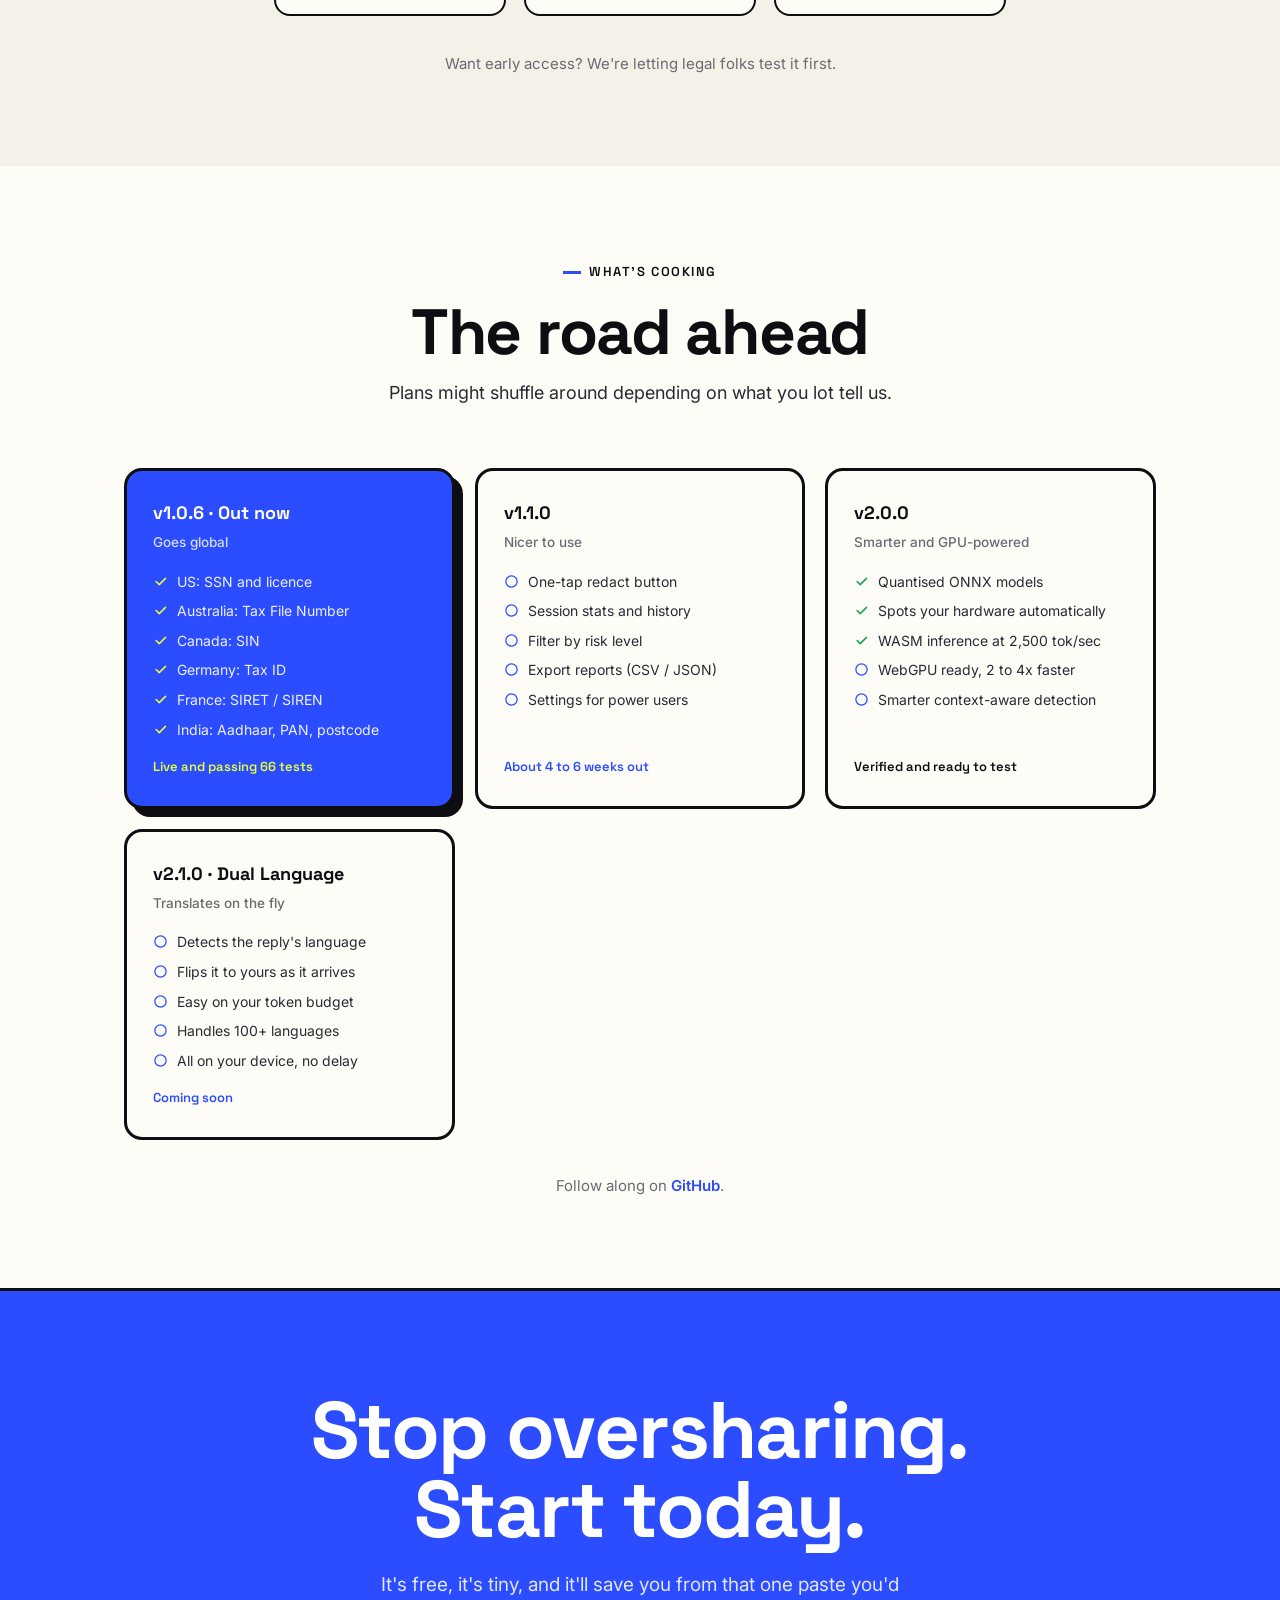
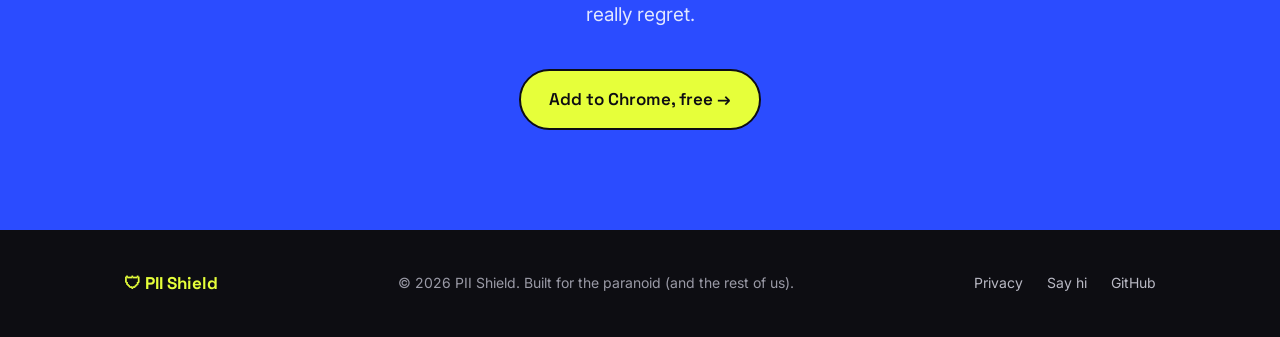
==== commit e0fcbe5c: "Redesign landing page with bold Cool UI" ====
--- a/index.html
+++ b/index.html
@@ -3,505 +3,562 @@
 <head>
   <meta charset="UTF-8">
   <meta name="viewport" content="width=device-width, initial-scale=1.0">
-  <title>PII Shield - Privacy Guard for AI Conversations</title>
-  <meta name="description" content="PII Shield is a privacy-first Chrome extension that detects personal information in real time as you type, entirely on your device.">
+  <title>PII Shield: stop oversharing with robots</title>
+  <meta name="description" content="PII Shield catches the personal info you accidentally paste into ChatGPT, Claude and friends. All on your device. We never see a thing.">
   <link rel="preconnect" href="https://fonts.googleapis.com">
-  <link href="https://fonts.googleapis.com/css2?family=Inter:wght@400;500;600;700;800&display=swap" rel="stylesheet">
+  <link rel="preconnect" href="https://fonts.gstatic.com" crossorigin>
+  <link href="https://fonts.googleapis.com/css2?family=Space+Grotesk:wght@400;500;600;700&family=Inter:wght@400;500;600;700&display=swap" rel="stylesheet">
   <style>
     *, *::before, *::after { box-sizing: border-box; margin: 0; padding: 0; }
 
     :root {
-      --bg:       #ffffff;
-      --bg2:      #f8f9fa;
-      --border:   rgba(0,0,0,0.08);
-      --text:     #1f2937;
-      --muted:    #6b7280;
-      --accent:   #4f46e5;
-      --safe:     #059669;
-    }
-
-    body {
-      font-family: 'Inter', system-ui, sans-serif;
-      background: var(--bg);
-      color: var(--text);
-      line-height: 1.7;
-    }
-
-    /* Nav */
-    nav {
-      border-bottom: 1px solid var(--border);
-      padding: 16px 40px;
-      display: flex;
-      align-items: center;
-      justify-content: space-between;
-    }
-
-    .nav-logo { display: flex; align-items: center; gap: 10px; text-decoration: none; }
-    .nav-logo-icon { font-size: 24px; }
-    .nav-logo-name { font-size: 16px; font-weight: 700; color: var(--text); }
-
-    nav a.nav-link {
-      color: var(--muted);
-      text-decoration: none;
-      font-size: 14px;
-      transition: color 0.2s;
-    }
-    nav a.nav-link:hover { color: var(--text); }
-
-    /* Hero */
-    .hero {
-      text-align: center;
-      padding: 96px 24px 80px;
-      max-width: 680px;
-      margin: 0 auto;
-    }
-
-    .hero-badge {
-      display: inline-block;
-      background: rgba(79,70,229,0.1);
-      border: 1px solid rgba(79,70,229,0.3);
-      color: #4f46e5;
-      font-size: 12px;
-      font-weight: 600;
-      padding: 4px 14px;
-      border-radius: 20px;
-      margin-bottom: 24px;
-      letter-spacing: 0.5px;
-      text-transform: uppercase;
-    }
-
-    h1 {
-      font-size: 52px;
-      font-weight: 800;
-      letter-spacing: -1.5px;
-      line-height: 1.1;
-      margin-bottom: 20px;
-      background: linear-gradient(135deg, #1f2937 0%, #4f46e5 100%);
-      -webkit-background-clip: text;
-      -webkit-text-fill-color: transparent;
-    }
-
-    .hero-sub {
-      font-size: 18px;
-      color: var(--muted);
-      margin-bottom: 40px;
-      line-height: 1.6;
-    }
-
-    .cta-row {
-      display: flex;
-      gap: 12px;
-      justify-content: center;
-      flex-wrap: wrap;
-    }
-
-    .btn-primary {
-      background: var(--accent);
-      color: #fff;
-      padding: 12px 28px;
-      border-radius: 8px;
-      font-size: 15px;
-      font-weight: 600;
-      text-decoration: none;
-      transition: all 0.2s;
-      box-shadow: 0 4px 12px rgba(79,70,229,0.25);
-    }
-    .btn-primary:hover { opacity: 0.9; transform: translateY(-2px); box-shadow: 0 6px 16px rgba(79,70,229,0.35); }
-
-    .btn-secondary {
-      background: transparent;
-      color: var(--text);
-      padding: 12px 28px;
-      border-radius: 8px;
-      font-size: 15px;
-      font-weight: 600;
-      text-decoration: none;
-      border: 1px solid var(--border);
-      transition: all 0.2s;
-    }
-    .btn-secondary:hover { border-color: var(--accent); color: var(--accent); }
-
-    /* Features */
-    .features {
-      max-width: 960px;
-      margin: 0 auto;
-      padding: 64px 24px;
-      display: grid;
-      grid-template-columns: repeat(auto-fit, minmax(260px, 1fr));
-      gap: 20px;
-    }
-
-    .feature-card {
-      background: var(--bg2);
-      border: 1px solid var(--border);
-      border-radius: 12px;
-      padding: 28px 24px;
-    }
-
-    .feature-icon { font-size: 28px; margin-bottom: 14px; }
-    .feature-title { font-size: 16px; font-weight: 600; margin-bottom: 8px; }
-    .feature-desc { font-size: 14px; color: var(--muted); line-height: 1.6; }
-
-    /* Trust bar */
-    .trust-bar {
-      border-top: 1px solid var(--border);
-      border-bottom: 1px solid var(--border);
-      padding: 24px;
-      text-align: center;
-    }
-
-    .trust-bar p {
-      font-size: 13px;
-      color: var(--muted);
-    }
-
-    .trust-bar strong { color: var(--safe); }
-
-    /* Footer */
-    footer {
-      padding: 32px 40px;
-      border-top: 1px solid var(--border);
-      display: flex;
-      align-items: center;
-      justify-content: space-between;
-      font-size: 13px;
-      color: var(--muted);
-      flex-wrap: wrap;
-      gap: 12px;
-    }
-
-    footer a { color: var(--accent); text-decoration: none; }
-    footer a:hover { text-decoration: underline; }
-
-    /* Robot mascot container */
+      --ink:     #0d0d12;
+      --ink2:    #2a2a35;
+      --paper:   #fdfcf7;
+      --paper2:  #f4f1e8;
+      --cobalt:  #2b4cff;
+      --cobalt-d:#1f39cc;
+      --acid:    #e6ff3a;
+      --pink:    #ff5da2;
+      --line:    #0d0d12;
+      --muted:   #6a6a72;
+      --safe:    #15a05a;
+      --display: 'Space Grotesk', system-ui, sans-serif;
+      --body:    'Inter', system-ui, sans-serif;
+      --maxw:    1080px;
+    }
+
+    html { -webkit-font-smoothing: antialiased; scroll-behavior: smooth; }
+
+    body { font-family: var(--body); background: var(--paper); color: var(--ink); line-height: 1.6; }
+
+    .wrap { max-width: var(--maxw); margin: 0 auto; padding: 0 24px; }
+
+    h1, h2, h3 { font-family: var(--display); font-weight: 700; line-height: 0.98; letter-spacing: -0.02em; }
+    h1 { font-size: clamp(44px, 9vw, 104px); }
+    h2 { font-size: clamp(34px, 6vw, 64px); }
+    h3 { font-size: 22px; letter-spacing: -0.01em; }
+
+    .eyebrow { font-family: var(--display); font-size: 13px; font-weight: 600; letter-spacing: 0.12em; text-transform: uppercase; display: inline-flex; align-items: center; gap: 8px; }
+    .eyebrow::before { content: ""; width: 18px; height: 3px; background: var(--cobalt); display: inline-block; }
+
+    a { color: inherit; }
+
+    /* NAV */
+    nav { position: sticky; top: 0; z-index: 60; background: var(--paper); border-bottom: 3px solid var(--ink); }
+    .nav-inner { max-width: var(--maxw); margin: 0 auto; padding: 0 24px; height: 64px; display: flex; align-items: center; justify-content: space-between; }
+    .nav-logo { display: flex; align-items: center; gap: 10px; text-decoration: none; font-family: var(--display); font-weight: 700; font-size: 19px; }
+    .nav-logo .badge { width: 30px; height: 30px; background: var(--ink); color: var(--acid); border-radius: 8px; display: grid; place-items: center; }
+    .nav-links { display: flex; align-items: center; gap: 26px; }
+    .nav-link { text-decoration: none; font-weight: 500; font-size: 15px; }
+    .nav-link:hover { color: var(--cobalt); }
+    .nav-cta { font-family: var(--display); font-weight: 600; font-size: 14px; text-decoration: none; background: var(--ink); color: var(--acid); padding: 9px 18px; border-radius: 999px; border: 2px solid var(--ink); transition: transform .12s, box-shadow .12s; }
+    .nav-cta:hover { transform: translate(-2px,-2px); box-shadow: 4px 4px 0 var(--cobalt); }
+
+    /* BUTTONS */
+    .btn { font-family: var(--display); font-weight: 600; font-size: 17px; text-decoration: none; display: inline-flex; align-items: center; gap: 9px; padding: 15px 28px; border-radius: 999px; border: 2.5px solid var(--ink); transition: transform .12s, box-shadow .12s; }
+    .btn-primary { background: var(--cobalt); color: #fff; }
+    .btn-primary:hover { transform: translate(-3px,-3px); box-shadow: 6px 6px 0 var(--ink); }
+    .btn-ghost { background: var(--acid); color: var(--ink); }
+    .btn-ghost:hover { transform: translate(-3px,-3px); box-shadow: 6px 6px 0 var(--ink); }
+
+    /* HERO */
+    .hero { padding: 70px 0 80px; position: relative; overflow: hidden; }
+    .hero .wrap { position: relative; }
+    .hero-tag { display: inline-block; font-family: var(--display); font-weight: 600; font-size: 14px; background: var(--acid); border: 2px solid var(--ink); padding: 5px 14px; border-radius: 999px; transform: rotate(-2deg); margin-bottom: 28px; }
+    .hero h1 { max-width: 14ch; margin-bottom: 26px; }
+    .hero h1 .redact { position: relative; white-space: nowrap; }
+    .hero h1 .redact::after {
+      content: ""; position: absolute; inset: 6% -4px 14% -4px; background: var(--ink);
+      border-radius: 3px; transform: scaleX(0); transform-origin: left;
+      animation: redact-loop 3.2s cubic-bezier(.7,0,.3,1) 0.6s infinite;
+    }
+    @keyframes redact-loop {
+      0%   { transform: scaleX(0); transform-origin: left; }
+      18%  { transform: scaleX(1); transform-origin: left; }   /* wipe ON */
+      62%  { transform: scaleX(1); transform-origin: right; }  /* hold, flip origin */
+      80%  { transform: scaleX(0); transform-origin: right; }  /* wipe OFF the other way */
+      100% { transform: scaleX(0); transform-origin: right; }  /* pause before repeat */
+    }
+
+    .hero-sub { font-size: clamp(18px, 2.4vw, 22px); max-width: 50ch; color: var(--ink2); margin-bottom: 38px; line-height: 1.5; }
+    .hero-sub strong { background: linear-gradient(transparent 60%, var(--acid) 60%); font-weight: 600; }
+    .cta-row { display: flex; gap: 16px; flex-wrap: wrap; align-items: center; }
+    .cta-note { font-size: 14px; color: var(--muted); }
+    .cta-note b { color: var(--ink); }
+
+    .sticker { position: absolute; top: 30px; right: 0; width: 150px; height: 150px; background: var(--pink); color: #fff; border: 3px solid var(--ink); border-radius: 50%; display: grid; place-items: center; text-align: center; transform: rotate(12deg); font-family: var(--display); font-weight: 700; font-size: 15px; line-height: 1.1; padding: 16px; animation: bob 3s ease-in-out infinite; }
+    @keyframes bob { 50% { transform: rotate(12deg) translateY(-8px); } }
+    @media (max-width: 880px) { .sticker { display: none; } }
+
+    .marquee { background: var(--ink); color: var(--paper); border-top: 3px solid var(--ink); border-bottom: 3px solid var(--ink); overflow: hidden; white-space: nowrap; padding: 12px 0; }
+    .marquee-track { display: inline-flex; gap: 40px; animation: scroll 22s linear infinite; font-family: var(--display); font-weight: 600; font-size: 16px; }
+    .marquee-track span { display: inline-flex; align-items: center; gap: 40px; }
+    .marquee-track span::after { content: "★"; color: var(--acid); }
+    @keyframes scroll { to { transform: translateX(-50%); } }
+
+    /* SECTION FRAME */
+    section.block { padding: 90px 0; }
+    section.block.dark { background: var(--ink); color: var(--paper); }
+    section.block.tint { background: var(--paper2); }
+    .section-head { max-width: 760px; margin: 0 auto 60px; text-align: center; }
+    .section-head .eyebrow { margin-bottom: 18px; }
+    .section-head h2 { margin-bottom: 16px; }
+    .section-head p { font-size: 18px; color: var(--ink2); }
+    .dark .section-head p { color: #b9b9c4; }
+    .dark .eyebrow::before { background: var(--acid); }
+
+    /* DEMO */
+    .demo-card { max-width: 760px; margin: 0 auto; background: var(--paper); border: 3px solid var(--ink); border-radius: 18px; overflow: hidden; box-shadow: 10px 10px 0 var(--cobalt); }
+    .demo-head { display: flex; align-items: center; gap: 9px; padding: 14px 18px; border-bottom: 3px solid var(--ink); background: var(--acid); }
+    .traffic { display: flex; gap: 7px; }
+    .traffic i { width: 13px; height: 13px; border-radius: 50%; border: 2px solid var(--ink); display: block; }
+    .traffic i:nth-child(1){ background:#ff5f57;} .traffic i:nth-child(2){ background:#febc2e;} .traffic i:nth-child(3){ background:#28c840;}
+    .demo-head span { font-family: var(--display); font-weight: 600; font-size: 13px; margin-left: 6px; }
+    .demo-body { padding: 22px; }
+    #demoInput { width: 100%; height: 116px; background: var(--paper2); border: 2.5px solid var(--ink); border-radius: 12px; padding: 14px; color: var(--ink); resize: none; margin-bottom: 16px; font-family: ui-monospace, 'Cascadia Code', Menlo, monospace; font-size: 13.5px; line-height: 1.6; }
+    #demoInput:focus { outline: none; box-shadow: 4px 4px 0 var(--cobalt); }
+    #demoOutput { background: var(--paper2); border: 2.5px solid var(--ink); border-radius: 12px; padding: 14px; font-size: 13.5px; height: 200px; overflow-y: auto; }
+    .demo-empty { display: flex; align-items: center; justify-content: center; height: 100%; color: var(--muted); gap: 8px; font-weight: 500; }
+    .demo-note { text-align: center; color: var(--muted); font-size: 14px; margin-top: 22px; }
+    .det-head { font-family: var(--display); font-weight: 700; display: flex; align-items: center; gap: 8px; margin-bottom: 12px; color: var(--cobalt-d); }
+    .det-row { padding: 9px 0; border-bottom: 2px dotted #d6d2c4; display: flex; gap: 10px; align-items: baseline; }
+    .det-row:last-child { border-bottom: none; }
+    .det-type { font-family: var(--display); font-weight: 600; color: var(--safe); min-width: 96px; }
+    .det-row code { background: var(--ink); color: var(--acid); padding: 2px 8px; border-radius: 5px; font-family: ui-monospace, Menlo, monospace; font-size: 12.5px; }
+
+    /* TRUST */
+    .trust { background: var(--acid); border-top: 3px solid var(--ink); border-bottom: 3px solid var(--ink); padding: 26px 0; text-align: center; }
+    .trust p { font-family: var(--display); font-weight: 600; font-size: clamp(17px,2.6vw,24px); max-width: 800px; margin: 0 auto; }
+
+    /* FEATURE GRID */
+    .grid { display: grid; grid-template-columns: repeat(auto-fit, minmax(290px, 1fr)); gap: 0; border: 3px solid var(--ink); border-radius: 18px; overflow: hidden; }
+    .card { padding: 34px 28px; border-right: 3px solid var(--ink); border-bottom: 3px solid var(--ink); background: var(--paper); transition: background .15s; }
+    .card:hover { background: var(--acid); }
+    .card .ic { width: 48px; height: 48px; border-radius: 12px; border: 2.5px solid var(--ink); display: grid; place-items: center; margin-bottom: 18px; background: var(--cobalt); color: #fff; }
+    .card:hover .ic { background: var(--ink); color: var(--acid); }
+    .card h3 { margin-bottom: 9px; }
+    .card p { font-size: 15px; color: var(--ink2); line-height: 1.55; }
+
+    /* METRICS (dark) */
+    .metrics { display: grid; grid-template-columns: repeat(auto-fit, minmax(200px, 1fr)); gap: 20px; }
+    .metric { border: 2.5px solid var(--paper); border-radius: 16px; padding: 30px 22px; text-align: center; }
+    .metric:nth-child(odd) { background: var(--cobalt); border-color: var(--cobalt); }
+    .metric-num { font-family: var(--display); font-size: 46px; font-weight: 700; line-height: 1; margin-bottom: 10px; }
+    .metric:nth-child(even) .metric-num { color: var(--acid); }
+    .metric-label { font-size: 13.5px; color: #c7c7d2; line-height: 1.45; }
+    .metric:nth-child(odd) .metric-label { color: #d6ddff; }
+    .metric-num span { font-size: 24px; }
+
+    /* CHIPS */
+    .statline { display: flex; flex-wrap: wrap; justify-content: center; gap: 14px; margin-top: 50px; }
+    .chip { font-family: var(--display); font-weight: 600; font-size: 15px; border: 2.5px solid var(--ink); border-radius: 999px; padding: 9px 18px; background: var(--paper); }
+    .chip b { color: var(--cobalt); }
+
+    /* UPDATE */
+    .update { text-align: center; }
+    .update .wrap { max-width: 760px; }
+    .update h2 { margin-bottom: 18px; }
+    .update p.body { font-size: 17px; color: var(--ink2); line-height: 1.6; margin-bottom: 18px; }
+    .update .chips { display: flex; flex-wrap: wrap; gap: 10px; justify-content: center; }
+
+    /* TESTIMONIAL */
+    .quote-card { max-width: 680px; margin: 0 auto; background: var(--paper); border: 3px solid var(--ink); border-radius: 18px; padding: 40px 38px; box-shadow: 10px 10px 0 var(--acid); }
+    .stars { color: var(--cobalt); font-size: 18px; letter-spacing: 3px; margin-bottom: 18px; }
+    .quote-card blockquote { font-family: var(--display); font-size: 22px; font-weight: 500; line-height: 1.4; margin-bottom: 24px; letter-spacing: -0.01em; }
+    .quote-foot { display: flex; align-items: center; justify-content: space-between; flex-wrap: wrap; gap: 10px; }
+    .quote-foot .who { font-weight: 600; font-size: 14px; }
+    .quote-foot .who span { font-weight: 400; color: var(--muted); }
+    .quote-foot a { font-family: var(--display); font-weight: 600; font-size: 13px; color: var(--cobalt); text-decoration: none; }
+    .quote-foot a:hover { text-decoration: underline; }
+
+    /* NARROW FEATURE BLOCKS */
+    .feature-narrow { max-width: 780px; margin: 0 auto; text-align: center; }
+    .pill { display: inline-block; font-family: var(--display); font-weight: 600; font-size: 13px; letter-spacing: 0.1em; text-transform: uppercase; background: var(--pink); color: #fff; border: 2px solid var(--ink); padding: 5px 15px; border-radius: 999px; transform: rotate(-1.5deg); margin-bottom: 22px; }
+    .feature-narrow h2 { margin-bottom: 20px; }
+    .feature-narrow .lead { font-size: 18px; color: var(--ink2); margin: 0 auto 38px; line-height: 1.55; }
+    .feature-narrow .lead strong { background: linear-gradient(transparent 60%, var(--acid) 60%); font-weight: 600; }
+    .dark .feature-narrow .lead { color: #c7c7d2; }
+    .dark .feature-narrow .lead strong { background: var(--cobalt); color: #fff; padding: 1px 7px; border-radius: 5px; }
+    .mini-grid { display: grid; grid-template-columns: repeat(auto-fit, minmax(200px, 1fr)); gap: 18px; margin-bottom: 36px; }
+    .mini { padding: 28px 22px; border: 2.5px solid var(--ink); border-radius: 16px; background: var(--paper); text-align: left; }
+    .dark .mini { background: var(--ink2); border-color: var(--paper); }
+    .mini .ic { width: 42px; height: 42px; border-radius: 11px; border: 2px solid var(--ink); background: var(--acid); color: var(--ink); display: grid; place-items: center; margin-bottom: 14px; }
+    .dark .mini .ic { border-color: var(--paper); }
+    .mini h3 { font-size: 17px; margin-bottom: 7px; }
+    .mini p { font-size: 14px; color: var(--ink2); line-height: 1.5; }
+    .dark .mini p { color: #c7c7d2; }
+    .footnote { font-size: 15px; color: var(--muted); }
+    .dark .footnote { color: #9a9aa6; }
+
+    /* ROADMAP */
+    .road-grid { display: grid; grid-template-columns: repeat(auto-fit, minmax(280px, 1fr)); gap: 20px; }
+    .road { border: 3px solid var(--ink); border-radius: 18px; padding: 28px 26px; background: var(--paper); display: flex; flex-direction: column; }
+    .road.now { background: var(--cobalt); color: #fff; box-shadow: 8px 8px 0 var(--ink); }
+    .road-ver { font-family: var(--display); font-size: 18px; font-weight: 700; margin-bottom: 4px; }
+    .road-tag { font-size: 13.5px; color: var(--muted); margin-bottom: 18px; font-weight: 500; }
+    .road.now .road-tag { color: #d6ddff; }
+    .road ul { list-style: none; display: flex; flex-direction: column; gap: 10px; }
+    .road li { font-size: 14px; color: var(--ink2); display: flex; gap: 9px; align-items: flex-start; line-height: 1.4; }
+    .road.now li { color: #eef1ff; }
+    .road li svg { flex-shrink: 0; margin-top: 2px; }
+    .road .status { margin-top: auto; padding-top: 18px; font-family: var(--display); font-weight: 600; font-size: 13px; }
+    .road.now .status { color: var(--acid); }
+    .road .status.soon { color: var(--cobalt); }
+    .road-foot { text-align: center; color: var(--muted); font-size: 15px; margin-top: 34px; }
+    .road-foot a { color: var(--cobalt); font-weight: 600; text-decoration: none; }
+    .road-foot a:hover { text-decoration: underline; }
+
+    /* FINAL CTA */
+    .final { background: var(--cobalt); color: #fff; border-top: 3px solid var(--ink); text-align: center; padding: 100px 0; }
+    .final h2 { font-size: clamp(40px, 7vw, 80px); margin-bottom: 22px; }
+    .final p { font-size: 19px; max-width: 46ch; margin: 0 auto 38px; color: #e2e7ff; }
+
+    /* FOOTER */
+    footer { background: var(--ink); color: var(--paper); padding: 40px 0; }
+    .foot-inner { max-width: var(--maxw); margin: 0 auto; padding: 0 24px; display: flex; align-items: center; justify-content: space-between; flex-wrap: wrap; gap: 16px; font-size: 14px; }
+    .foot-inner .foot-logo { font-family: var(--display); font-weight: 700; font-size: 17px; color: var(--acid); }
+    .foot-links { display: flex; gap: 24px; }
+    .foot-links a { color: #b9b9c4; text-decoration: none; }
+    .foot-links a:hover { color: var(--acid); }
+
+    /* RESPONSIVE */
+    @media (max-width: 720px) {
+      .nav-link { display: none; }
+      section.block { padding: 64px 0; }
+      .grid { grid-template-columns: 1fr; }
+      .card { border-right: none; }
+    }
+
     @media (prefers-reduced-motion: reduce) {
-      #robot-container { display: none !important; }
+      *, *::after { animation: none !important; transition: none !important; scroll-behavior: auto !important; }
+      .hero h1 .redact::after { transform: scaleX(1); }
     }
   </style>
 </head>
 <body>
 
   <nav>
-    <a class="nav-logo" href="/">
-      <span class="nav-logo-icon">🛡️</span>
-      <span class="nav-logo-name">PII Shield</span>
-    </a>
-    <a class="nav-link" href="privacy-policy.html">Privacy Policy</a>
+    <div class="nav-inner">
+      <a class="nav-logo" href="/">
+        <span class="badge">
+          <svg width="18" height="18" viewBox="0 0 24 24" fill="none" stroke="currentColor" stroke-width="2.2" stroke-linecap="round" stroke-linejoin="round"><path d="M12 2 4 5v6c0 4.5 3.2 8.3 8 9.5 4.8-1.2 8-5 8-9.5V5l-8-3Z"/><path d="m9 12 2 2 4-4"/></svg>
+        </span>
+        PII Shield
+      </a>
+      <div class="nav-links">
+        <a class="nav-link" href="#features">What it does</a>
+        <a class="nav-link" href="#demo">Try it</a>
+        <a class="nav-link" href="privacy-policy.html">Privacy</a>
+        <a class="nav-cta" href="https://chrome.google.com/webstore/detail/lminoedimombmbpojgnefeogjfojmkpl" target="_blank" rel="noopener">Get it free</a>
+      </div>
+    </div>
   </nav>
 
-  <section class="hero">
-    <div class="hero-badge">100% On-Device · No Cloud · No Tracking</div>
-    <h1>Privacy guard for AI conversations</h1>
-    <p class="hero-sub">PII Shield monitors your AI chat sessions in real time, alerting you before sensitive personal information is accidentally shared - entirely within your browser.</p>
-    <div class="cta-row">
-      <a class="btn-primary" href="https://chrome.google.com/webstore/detail/lminoedimombmbpojgnefeogjfojmkpl" target="_blank">⭐ Add to Chrome - Free</a>
-      <a class="btn-secondary" href="privacy-policy.html">Privacy Policy</a>
-    </div>
-
-    <!-- Quick Stats Row -->
-    <div style="display: flex; justify-content: center; gap: 32px; flex-wrap: wrap; margin-top: 48px; padding-top: 32px; border-top: 1px solid var(--border);">
-      <div style="text-align: center;">
-        <div style="font-size: 24px; font-weight: 700; color: var(--safe);">9</div>
-        <div style="font-size: 12px; color: var(--muted); margin-top: 4px;">International Patterns</div>
-      </div>
-      <div style="text-align: center;">
-        <div style="font-size: 24px; font-weight: 700; color: var(--safe);">66</div>
-        <div style="font-size: 12px; color: var(--muted); margin-top: 4px;">Unit Tests</div>
-      </div>
-      <div style="text-align: center;">
-        <div style="font-size: 24px; font-weight: 700; color: var(--safe);">2,500</div>
-        <div style="font-size: 12px; color: var(--muted); margin-top: 4px;">tok/sec inference</div>
-      </div>
-      <div style="text-align: center;">
-        <div style="font-size: 24px; font-weight: 700; color: var(--safe);">150+</div>
-        <div style="font-size: 12px; color: var(--muted); margin-top: 4px;">Countries Supported</div>
-      </div>
-    </div>
-  </section>
-
-  <!-- Demo/Try It Section -->
-  <section id="demoSection" style="padding: 16px 24px 64px;">
-    <div class="container" style="max-width: 760px; margin: 0 auto;">
-      <h2 style="font-size: 28px; font-weight: 700; text-align: center; margin-bottom: 12px; color: var(--text);">See It In Action</h2>
-      <p style="text-align: center; color: var(--muted); font-size: 15px; margin-bottom: 40px;">Watch PII Shield catch sensitive details in a typical legal prompt — or type your own. This preview runs entirely in your browser.</p>
-
-      <div style="background: var(--bg2); border: 1px solid var(--border); border-radius: 12px; padding: 32px; margin-bottom: 32px;">
-        <div style="display: flex; align-items: center; gap: 8px; font-size: 12px; color: var(--muted); margin-bottom: 12px;"><span style="color: var(--accent);">▶</span> Live sample — or click in and type your own</div>
-
-        <textarea id="demoInput" placeholder="e.g. Draft a notice for my client, PAN ABCDE1234F, case no. CRL/452/2025…" style="width: 100%; height: 120px; background: var(--bg); border: 1px solid var(--border); border-radius: 6px; padding: 12px; color: var(--text); font-family: monospace; font-size: 13px; resize: none; margin-bottom: 16px;" oninput="runDemoDetection()"></textarea>
-
-        <div id="demoOutput" style="background: var(--bg); border: 1px solid var(--border); border-radius: 6px; padding: 12px; min-height: 60px; font-size: 13px; color: var(--muted);">
-          <div style="display: flex; align-items: center; justify-content: center; height: 60px; color: var(--muted);">👆 Type or paste text to see detections</div>
-        </div>
-      </div>
-
-      <p style="text-align: center; color: var(--muted); font-size: 13px;">This preview shows pattern detection only. The installed extension adds an on-device AI model that also catches names, organisations and locations.</p>
-    </div>
-  </section>
-
-  <div class="trust-bar">
-    <p><strong>🔒 Zero data collection.</strong> All scanning happens locally inside your browser tab. <strong style="color: var(--safe);">Nothing is ever sent to a server — your data never leaves your device.</strong></p>
+  <!-- HERO -->
+  <header class="hero">
+    <div class="wrap">
+      <div class="sticker">100%<br>on your<br>device</div>
+      <span class="hero-tag">No cloud. No tracking. No nonsense.</span>
+      <h1>You overshare with robots. We <span class="redact">catch it</span> first.</h1>
+      <p class="hero-sub">Pasting your <strong>email, phone number or bank details</strong> into ChatGPT or Claude? PII Shield spots it as you type and taps you on the shoulder before you hit send. Right inside your browser.</p>
+      <div class="cta-row">
+        <a class="btn btn-primary" href="https://chrome.google.com/webstore/detail/lminoedimombmbpojgnefeogjfojmkpl" target="_blank" rel="noopener">Add to Chrome, it's free →</a>
+        <a class="btn btn-ghost" href="#demo">Show me a demo</a>
+      </div>
+      <p class="cta-note" style="margin-top:18px;"><b>Free forever.</b> No signup. No catch. We literally can't see your data.</p>
+
+      <div class="statline">
+        <span class="chip"><b>9</b> country patterns</span>
+        <span class="chip"><b>150+</b> countries</span>
+        <span class="chip"><b>66</b> tests passing</span>
+        <span class="chip"><b>0</b> bytes sent to us</span>
+      </div>
+    </div>
+  </header>
+
+  <!-- MARQUEE -->
+  <div class="marquee" aria-hidden="true">
+    <div class="marquee-track">
+      <span>WORKS WITH CHATGPT</span><span>CLAUDE</span><span>GEMINI</span><span>COPILOT</span><span>GROK</span>
+      <span>WORKS WITH CHATGPT</span><span>CLAUDE</span><span>GEMINI</span><span>COPILOT</span><span>GROK</span>
+    </div>
   </div>
 
-  <!-- Supported Platforms -->
-  <section style="padding: 48px 24px; text-align: center;">
-    <div class="container" style="max-width: 680px; margin: 0 auto;">
-      <p style="font-size: 12px; font-weight: 600; text-transform: uppercase; color: var(--muted); margin-bottom: 20px; letter-spacing: 1px;">Works With All Your Favorite AI Tools</p>
-      <div style="display: flex; justify-content: center; align-items: center; gap: 24px; flex-wrap: wrap;">
-        <div style="display: flex; align-items: center; gap: 8px; font-size: 14px; color: var(--muted);">
-          <span style="font-size: 20px;">🤖</span> ChatGPT
-        </div>
-        <div style="display: flex; align-items: center; gap: 8px; font-size: 14px; color: var(--muted);">
-          <span style="font-size: 20px;">📚</span> Claude
-        </div>
-        <div style="display: flex; align-items: center; gap: 8px; font-size: 14px; color: var(--muted);">
-          <span style="font-size: 20px;">✨</span> Gemini
-        </div>
-        <div style="display: flex; align-items: center; gap: 8px; font-size: 14px; color: var(--muted);">
-          <span style="font-size: 20px;">🔷</span> Copilot
-        </div>
-        <div style="display: flex; align-items: center; gap: 8px; font-size: 14px; color: var(--muted);">
-          <span style="font-size: 20px;">🐦</span> Grok
-        </div>
-      </div>
-    </div>
-  </section>
-
-  <section class="features">
-    <div class="feature-card">
-      <div class="feature-icon">⚡</div>
-      <div class="feature-title">Real-Time Detection</div>
-      <div class="feature-desc">Scans as you type with results in under 300ms. Pattern-matching for structured data, and a local AI model for names, organisations and locations.</div>
-    </div>
-    <div class="feature-card">
-      <div class="feature-icon">🧠</div>
-      <div class="feature-title">On-Device AI</div>
-      <div class="feature-desc">A 27 MB neural network runs entirely inside your browser - no GPU required, no internet connection needed, no data leaves your device.</div>
-    </div>
-    <div class="feature-card">
-      <div class="feature-icon">🔍</div>
-      <div class="feature-title">Comprehensive Coverage</div>
-      <div class="feature-desc">Detects emails, phone numbers (global formats), NI numbers, NHS numbers, credit cards, bank details, postcodes, dates of birth and more.</div>
-    </div>
-    <div class="feature-card">
-      <div class="feature-icon">🛡️</div>
-      <div class="feature-title">Severity Triage</div>
-      <div class="feature-desc">Every finding is rated High, Medium or Low risk. A live side panel gives you a detailed breakdown and lets you copy a full report.</div>
-    </div>
-    <div class="feature-card">
-      <div class="feature-icon">🔒</div>
-      <div class="feature-title">No Permissions Abuse</div>
-      <div class="feature-desc">Only activates on the AI chat sites you choose. It never runs in the background on other websites and stores no personal data.</div>
-    </div>
-    <div class="feature-card">
-      <div class="feature-icon">🌍</div>
-      <div class="feature-title">Global + UK Support</div>
-      <div class="feature-desc">Detects phone numbers in international formats (+1, +44, +33, etc.) plus UK-specific patterns like National Insurance numbers, NHS numbers, sort codes and postcodes.</div>
-    </div>
-  </section>
-
-  <!-- Performance Section -->
-  <section style="padding: 64px 24px; background: linear-gradient(135deg, rgba(79,70,229,0.05), rgba(34,197,94,0.05)); border-top: 1px solid var(--border);">
-    <div class="container" style="max-width: 680px; margin: 0 auto; text-align: center;">
-      <h2 style="font-size: 28px; font-weight: 700; margin-bottom: 12px; color: var(--text);">Lightning Fast. Incredibly Efficient.</h2>
-      <p style="color: var(--muted); font-size: 15px; margin-bottom: 40px;">Optimized for real-time detection without draining your battery or slowing down your browser.</p>
-
-      <div style="display: grid; grid-template-columns: repeat(auto-fit, minmax(200px, 1fr)); gap: 24px;">
-        <div style="background: var(--bg2); border: 1px solid var(--border); border-radius: 8px; padding: 24px;">
-          <div style="font-size: 28px; font-weight: 700; color: var(--safe); margin-bottom: 8px;">50ms</div>
-          <div style="font-size: 13px; color: var(--muted);">Detection latency (imperceptible to users)</div>
-        </div>
-        <div style="background: var(--bg2); border: 1px solid var(--border); border-radius: 8px; padding: 24px;">
-          <div style="font-size: 28px; font-weight: 700; color: var(--safe); margin-bottom: 8px;">2,500</div>
-          <div style="font-size: 13px; color: var(--muted);">Tokens/second inference speed</div>
-        </div>
-        <div style="background: var(--bg2); border: 1px solid var(--border); border-radius: 8px; padding: 24px;">
-          <div style="font-size: 28px; font-weight: 700; color: var(--safe); margin-bottom: 8px;">28MB</div>
-          <div style="font-size: 13px; color: var(--muted);">Quantized ML model size</div>
-        </div>
-        <div style="background: var(--bg2); border: 1px solid var(--border); border-radius: 8px; padding: 24px;">
-          <div style="font-size: 28px; font-weight: 700; color: var(--safe); margin-bottom: 8px;">0%</div>
-          <div style="font-size: 13px; color: var(--muted);">Data sent to servers</div>
-        </div>
-      </div>
-    </div>
-  </section>
-
-  <!-- Latest Update Section -->
-  <section style="background: var(--bg2); border-top: 1px solid var(--border); border-bottom: 1px solid var(--border); padding: 48px 24px; text-align: center;">
-    <div class="container" style="max-width: 680px; margin: 0 auto;">
-      <h2 style="font-size: 24px; font-weight: 700; margin-bottom: 12px;">✨ v1.0.6 - Global PII Detection Now Live</h2>
-      <p style="color: var(--muted); font-size: 15px; line-height: 1.6; margin-bottom: 16px;">
-        Detects sensitive information across 7 countries. From US Social Security Numbers to Indian Aadhaar, Australian Tax File Numbers to German Tax IDs—PII Shield now catches critical PII in 9 different formats. International phone validation spanning 150+ countries with smarter algorithms that reduce false positives.
-      </p>
-      <p style="color: var(--muted); font-size: 13px;">🌍 9 international patterns • 66 unit tests • Zero data collection • 100% on-device</p>
-    </div>
-  </section>
-
-  <!-- Testimonials Section -->
-  <section style="padding: 64px 24px; background: var(--bg2); border-top: 1px solid var(--border); border-bottom: 1px solid var(--border);">
-    <div class="container" style="max-width: 640px; margin: 0 auto; text-align: center;">
-      <h2 style="font-size: 28px; font-weight: 700; margin-bottom: 12px; color: var(--text);">What Users Are Saying</h2>
-      <p style="color: var(--muted); font-size: 14px; margin-bottom: 40px;">Every review is verifiable on the Chrome Web Store.</p>
-
-      <div style="background: var(--bg); border: 1px solid var(--border); border-radius: 12px; padding: 32px; text-align: left;">
-        <div style="display: flex; gap: 6px; margin-bottom: 16px;">
-          <span style="color: var(--safe); font-size: 16px;">★★★★★</span>
-        </div>
-        <p style="color: var(--text); font-size: 15px; line-height: 1.7; margin-bottom: 20px;">"Tried this extension and it actually works really well. Whenever I typed my email, phone number, or bank-related information into AI tools, it instantly gave a warning and highlighted the sensitive data. Very useful privacy-focused tool for anyone using AI chats regularly."</p>
-        <div style="display: flex; align-items: center; justify-content: space-between; flex-wrap: wrap; gap: 8px;">
-          <p style="font-size: 13px; color: var(--muted); font-weight: 600; margin: 0;">Harshvardhan Solankure <span style="font-weight: 400;">• May 2026</span></p>
-          <a href="https://chromewebstore.google.com/detail/lminoedimombmbpojgnefeogjfojmkpl/reviews" target="_blank" rel="noopener" style="font-size: 12px; color: var(--accent); text-decoration: none; font-weight: 500;">Verified review ↗</a>
-        </div>
-      </div>
-    </div>
-  </section>
-
-  <!-- Roadmap Section -->
-  <!-- Dual Language Feature Section -->
-  <section style="padding: 64px 24px; border-top: 1px solid var(--border); border-bottom: 1px solid var(--border);">
-    <div class="container" style="max-width: 720px; margin: 0 auto; text-align: center;">
-      <div style="display: inline-block; background: rgba(79,70,229,0.12); border: 1px solid rgba(79,70,229,0.3); color: #4f46e5; font-size: 12px; font-weight: 600; padding: 4px 14px; border-radius: 20px; margin-bottom: 24px; letter-spacing: 0.5px; text-transform: uppercase;">Coming Soon</div>
-
-      <h2 style="font-size: 36px; font-weight: 800; letter-spacing: -1px; margin-bottom: 20px; background: linear-gradient(135deg, #1f2937 0%, #4f46e5 100%); -webkit-background-clip: text; -webkit-text-fill-color: transparent;">Tired of AI speaking gibberish in a language you don't understand?</h2>
-
-      <p style="font-size: 18px; color: var(--muted); margin-bottom: 40px; line-height: 1.8;">Meet <strong>Dual Language</strong>. When Claude responds in Hindi, Spanish, French, or any of 100+ languages—we detect it instantly and translate to YOUR language in real-time. Zero setup. Zero latency. All on-device.</p>
-
-      <div style="display: grid; grid-template-columns: repeat(auto-fit, minmax(200px, 1fr)); gap: 24px; margin-bottom: 40px;">
-        <div style="padding: 24px; background: rgba(5,150,105,0.1); border: 1px solid rgba(5,150,105,0.2); border-radius: 8px;">
-          <div style="font-size: 32px; margin-bottom: 8px;">🔤</div>
-          <div style="font-weight: 600; color: var(--text); margin-bottom: 8px;">Auto-Detect</div>
-          <div style="font-size: 13px; color: var(--muted);">Recognizes any language instantly</div>
-        </div>
-        <div style="padding: 24px; background: rgba(5,150,105,0.1); border: 1px solid rgba(5,150,105,0.2); border-radius: 8px;">
-          <div style="font-size: 32px; margin-bottom: 8px;">⚡</div>
-          <div style="font-weight: 600; color: var(--text); margin-bottom: 8px;">Lightning Fast</div>
-          <div style="font-size: 13px; color: var(--muted);">Sub-100ms latency, no API calls</div>
-        </div>
-        <div style="padding: 24px; background: rgba(5,150,105,0.1); border: 1px solid rgba(5,150,105,0.2); border-radius: 8px;">
-          <div style="font-size: 32px; margin-bottom: 8px;">🚀</div>
-          <div style="font-weight: 600; color: var(--text); margin-bottom: 8px;">Token Efficient</div>
-          <div style="font-size: 13px; color: var(--muted);">Saves 20-30% on API token costs</div>
-        </div>
-      </div>
-
-      <p style="font-size: 14px; color: var(--muted); font-style: italic;">Why it matters: When you ask Claude in English but it responds in French, you're paying extra tokens for translation YOU have to do. We flip that. We translate client-side, you pay only for the original query.</p>
-    </div>
-  </section>
-
-  <!-- Legal Professionals Section -->
-  <section style="padding: 64px 24px; background: linear-gradient(135deg, rgba(79,70,229,0.05), rgba(5,150,105,0.05)); border-top: 1px solid var(--border);">
-    <div class="container" style="max-width: 720px; margin: 0 auto; text-align: center;">
-      <div style="display: inline-block; background: rgba(79,70,229,0.12); border: 1px solid rgba(79,70,229,0.3); color: #4f46e5; font-size: 12px; font-weight: 600; padding: 4px 14px; border-radius: 20px; margin-bottom: 24px; letter-spacing: 0.5px; text-transform: uppercase;">Coming in the Next Weeks</div>
-
-      <h2 style="font-size: 32px; font-weight: 800; letter-spacing: -0.5px; margin-bottom: 20px; color: var(--text);">Built for India's Legal Professionals</h2>
-
-      <p style="font-size: 16px; color: var(--muted); margin-bottom: 32px; line-height: 1.8;">When drafting contracts, case summaries, or client letters in ChatGPT or Claude, sensitive details slip through. A case number. An Aadhaar ID. A client's home address. One paste into an AI tool compromises confidentiality and professional ethics.</p>
-
-      <p style="font-size: 16px; color: var(--muted); margin-bottom: 40px; line-height: 1.8;">PII Shield is expanding with protections built specifically for Indian legal practice:</p>
-
-      <div style="display: grid; grid-template-columns: repeat(auto-fit, minmax(200px, 1fr)); gap: 24px; margin-bottom: 40px;">
-        <div style="padding: 24px; background: var(--bg); border: 1px solid var(--border); border-radius: 8px;">
-          <div style="font-size: 28px; margin-bottom: 12px;">⚖️</div>
-          <div style="font-weight: 600; color: var(--text); margin-bottom: 8px;">Legal PII Detection</div>
-          <div style="font-size: 13px; color: var(--muted); line-height: 1.6;">Aadhaar, PAN, Bar Council numbers, court case IDs, judgement references, client names</div>
-        </div>
-        <div style="padding: 24px; background: var(--bg); border: 1px solid var(--border); border-radius: 8px;">
-          <div style="font-size: 28px; margin-bottom: 12px;">🇮🇳</div>
-          <div style="font-weight: 600; color: var(--text); margin-bottom: 8px;">Regional Language Support</div>
-          <div style="font-size: 13px; color: var(--muted); line-height: 1.6;">Draft in Hindi, Marathi, Tamil, Telugu, Kannada and protect sensitive data in your working language</div>
-        </div>
-        <div style="padding: 24px; background: var(--bg); border: 1px solid var(--border); border-radius: 8px;">
-          <div style="font-size: 28px; margin-bottom: 12px;">🔐</div>
-          <div style="font-weight: 600; color: var(--text); margin-bottom: 8px;">Lawyer Workflow Optimized</div>
-          <div style="font-size: 13px; color: var(--muted); line-height: 1.6;">Designed for the tools Indian law firms use daily. All scanning stays on-device—zero risk to client confidentiality</div>
-        </div>
-      </div>
-
-      <p style="font-size: 14px; color: var(--muted); font-style: italic;">Early access available for legal professionals interested in testing these features.</p>
-    </div>
-  </section>
-
-  <section style="padding: 64px 24px;">
-    <div class="container" style="max-width: 960px; margin: 0 auto;">
-      <h2 style="font-size: 28px; font-weight: 700; text-align: center; margin-bottom: 48px; color: var(--text);">What's Next</h2>
-
-      <div style="display: grid; grid-template-columns: repeat(auto-fit, minmax(280px, 1fr)); gap: 24px;">
-
-        <!-- v1.0.6 Card -->
-        <div style="background: linear-gradient(135deg, rgba(5,150,105,0.1), rgba(79,70,229,0.1)); border: 1px solid var(--safe); border-radius: 12px; padding: 28px;">
-          <div style="font-size: 18px; font-weight: 600; color: var(--safe); margin-bottom: 8px;">🎉 v1.0.6 (June 2026) - Available Now</div>
-          <div style="font-size: 14px; color: var(--muted); margin-bottom: 16px;">International PII Detection</div>
-          <ul style="list-style: none; padding: 0; margin: 0; font-size: 14px; color: var(--muted); line-height: 1.8;">
-            <li>🇺🇸 US: SSN, Driver's License</li>
-            <li>🇦🇺 Australia: Tax File Number</li>
-            <li>🇨🇦 Canada: SIN</li>
-            <li>🇩🇪 Germany: Tax ID</li>
-            <li>🇫🇷 France: SIRET/SIREN</li>
-            <li>🇮🇳 India: Aadhaar, PAN, Postal Code</li>
-            <li style="margin-top: 12px; font-size: 13px; color: var(--safe);">✓ 9 patterns • 66 unit tests • Production ready</li>
+  <!-- DEMO -->
+  <section class="block tint" id="demo">
+    <div class="wrap">
+      <div class="section-head">
+        <span class="eyebrow">Try before you trust</span>
+        <h2>Watch it work</h2>
+        <p>Here's a typical lawyer's prompt, full of stuff you shouldn't be feeding a chatbot. Type your own and watch it get flagged. This whole thing runs in your browser, nothing leaves this page.</p>
+      </div>
+
+      <div class="demo-card" id="demoSection">
+        <div class="demo-head">
+          <div class="traffic"><i></i><i></i><i></i></div>
+          <span>Go on, paste something risky</span>
+        </div>
+        <div class="demo-body">
+          <textarea id="demoInput" placeholder="e.g. Draft a notice for my client, PAN ABCDE1234F, case no. CRL/452/2025…" oninput="runDemoDetection()"></textarea>
+          <div id="demoOutput">
+            <div class="demo-empty">
+              <svg width="16" height="16" viewBox="0 0 24 24" fill="none" stroke="currentColor" stroke-width="1.8" stroke-linecap="round" stroke-linejoin="round"><path d="M12 19V5"/><path d="m5 12 7-7 7 7"/></svg>
+              Start typing and watch the magic
+            </div>
+          </div>
+        </div>
+      </div>
+      <p class="demo-note">This little preview only does pattern matching. The real extension also packs an on-device AI brain that catches names, companies and places.</p>
+    </div>
+  </section>
+
+  <!-- TRUST -->
+  <div class="trust">
+    <div class="wrap">
+      <p>Your data never leaves your laptop. We can't sell it, leak it, or peek at it. There's nothing to peek at.</p>
+    </div>
+  </div>
+
+  <!-- FEATURES -->
+  <section class="block" id="features">
+    <div class="wrap">
+      <div class="section-head">
+        <span class="eyebrow">The good stuff</span>
+        <h2>Small extension, big paranoia</h2>
+        <p>Everything you need to stop accidentally handing your life over to a chatbot.</p>
+      </div>
+      <div class="grid">
+        <div class="card">
+          <div class="ic"><svg width="24" height="24" viewBox="0 0 24 24" fill="none" stroke="currentColor" stroke-width="1.9" stroke-linecap="round" stroke-linejoin="round"><path d="M13 2 3 14h7l-1 8 10-12h-7l1-8Z"/></svg></div>
+          <h3>Catches it mid-type</h3>
+          <p>Flags risky stuff in under 300ms, basically the moment you type it. Patterns handle the obvious bits, a local AI handles names, companies and places.</p>
+        </div>
+        <div class="card">
+          <div class="ic"><svg width="24" height="24" viewBox="0 0 24 24" fill="none" stroke="currentColor" stroke-width="1.9" stroke-linecap="round" stroke-linejoin="round"><path d="M12 5a3 3 0 1 0-5.99.14 3 3 0 0 0-1.5 5.21A3 3 0 0 0 6 16.5 3 3 0 0 0 12 19m0-14a3 3 0 1 1 5.99.14 3 3 0 0 1 1.5 5.21A3 3 0 0 1 18 16.5 3 3 0 0 1 12 19m0-14v14"/></svg></div>
+          <h3>A tiny AI lives here</h3>
+          <p>A 28MB brain runs right inside your browser. No GPU, no internet, no servers. It works on a plane with the wifi off.</p>
+        </div>
+        <div class="card">
+          <div class="ic"><svg width="24" height="24" viewBox="0 0 24 24" fill="none" stroke="currentColor" stroke-width="1.9" stroke-linecap="round" stroke-linejoin="round"><circle cx="11" cy="11" r="7"/><path d="m21 21-4.3-4.3"/></svg></div>
+          <h3>Knows your secrets</h3>
+          <p>Emails, phone numbers, NI and NHS numbers, card details, bank info, postcodes, birthdays. If it's sensitive, it's on the list.</p>
+        </div>
+        <div class="card">
+          <div class="ic"><svg width="24" height="24" viewBox="0 0 24 24" fill="none" stroke="currentColor" stroke-width="1.9" stroke-linecap="round" stroke-linejoin="round"><path d="M12 2 4 5v6c0 4.5 3.2 8.3 8 9.5 4.8-1.2 8-5 8-9.5V5l-8-3Z"/></svg></div>
+          <h3>Tells you how bad it is</h3>
+          <p>Every catch gets a high, medium or low rating, so you know what's a real problem and what's no big deal. Copy the full report in one click.</p>
+        </div>
+        <div class="card">
+          <div class="ic"><svg width="24" height="24" viewBox="0 0 24 24" fill="none" stroke="currentColor" stroke-width="1.9" stroke-linecap="round" stroke-linejoin="round"><rect x="5" y="11" width="14" height="10" rx="2"/><path d="M8 11V7a4 4 0 0 1 8 0v4"/></svg></div>
+          <h3>Not a creep</h3>
+          <p>It only wakes up on the AI sites you pick. It doesn't snoop around the rest of your browsing or hoard your data. Promise.</p>
+        </div>
+        <div class="card">
+          <div class="ic"><svg width="24" height="24" viewBox="0 0 24 24" fill="none" stroke="currentColor" stroke-width="1.9" stroke-linecap="round" stroke-linejoin="round"><circle cx="12" cy="12" r="9"/><path d="M2 12h20M12 3a14 14 0 0 1 0 18 14 14 0 0 1 0-18Z"/></svg></div>
+          <h3>Speaks UK and worldwide</h3>
+          <p>Reads phone numbers from all over (+1, +44, +33 and friends) plus proper UK stuff: National Insurance, NHS numbers, sort codes, postcodes.</p>
+        </div>
+      </div>
+    </div>
+  </section>
+
+  <!-- METRICS (dark) -->
+  <section class="block dark">
+    <div class="wrap">
+      <div class="section-head">
+        <span class="eyebrow">Fast. Like, really fast.</span>
+        <h2>It won't slow you down</h2>
+        <p>Quick enough that you'll forget it's running, until the second it saves you.</p>
+      </div>
+      <div class="metrics">
+        <div class="metric"><div class="metric-num">50<span>ms</span></div><div class="metric-label">Catch time. Faster than you can blink.</div></div>
+        <div class="metric"><div class="metric-num">2,500</div><div class="metric-label">Tokens chewed through every second</div></div>
+        <div class="metric"><div class="metric-num">28<span>MB</span></div><div class="metric-label">Tiny AI model, smaller than a photo</div></div>
+        <div class="metric"><div class="metric-num">0<span>%</span></div><div class="metric-label">Of your data ever sent anywhere</div></div>
+      </div>
+    </div>
+  </section>
+
+  <!-- UPDATE banner -->
+  <section class="block tint update">
+    <div class="wrap">
+      <span class="eyebrow" style="margin-bottom:16px;">Hot off the press · v1.0.6</span>
+      <h2>Now it speaks 7 countries</h2>
+      <p class="body">From US Social Security Numbers to Indian Aadhaar, Aussie Tax File Numbers to German Tax IDs, PII Shield now catches sensitive info in 9 different formats. Phone checks cover 150+ countries, and we taught it to stop crying wolf over things that aren't actually private.</p>
+      <div class="chips">
+        <span class="chip">9 country patterns</span>
+        <span class="chip">66 tests passing</span>
+        <span class="chip">0 data collected</span>
+        <span class="chip">100% on your device</span>
+      </div>
+    </div>
+  </section>
+
+  <!-- TESTIMONIAL -->
+  <section class="block">
+    <div class="wrap">
+      <div class="section-head">
+        <span class="eyebrow">Don't take our word</span>
+        <h2>Real humans, real reviews</h2>
+        <p>Every one is checkable on the Chrome Web Store. We're not making these up.</p>
+      </div>
+      <div class="quote-card">
+        <div class="stars">★★★★★</div>
+        <blockquote>"It actually works. Whenever I typed my email, phone number or bank info into AI tools, it instantly warned me and highlighted the sensitive bits. Super useful if you're in AI chats all day."</blockquote>
+        <div class="quote-foot">
+          <span class="who">Harshvardhan Solankure <span>· May 2026</span></span>
+          <a href="https://chromewebstore.google.com/detail/lminoedimombmbpojgnefeogjfojmkpl/reviews" target="_blank" rel="noopener">See it on the store ↗</a>
+        </div>
+      </div>
+    </div>
+  </section>
+
+  <!-- DUAL LANGUAGE (dark) -->
+  <section class="block dark">
+    <div class="wrap feature-narrow">
+      <span class="pill">Coming soon</span>
+      <h2>Robot replying in gibberish?</h2>
+      <p class="lead">Meet <strong>Dual Language</strong>. When Claude answers you in Hindi, Spanish, French or any of 100+ languages, we catch it and flip it into your language as it lands. No setup, no waiting, all on your device.</p>
+      <div class="mini-grid">
+        <div class="mini">
+          <div class="ic"><svg width="20" height="20" viewBox="0 0 24 24" fill="none" stroke="currentColor" stroke-width="1.8" stroke-linecap="round" stroke-linejoin="round"><path d="m5 8 6 6m-7 0 6-6 2-3M2 5h12M7 2h1m14 20-5-10-5 10m2-4h6"/></svg></div>
+          <h3>Spots it instantly</h3>
+          <p>Recognises any language the second it shows up</p>
+        </div>
+        <div class="mini">
+          <div class="ic"><svg width="20" height="20" viewBox="0 0 24 24" fill="none" stroke="currentColor" stroke-width="1.8" stroke-linecap="round" stroke-linejoin="round"><path d="M13 2 3 14h7l-1 8 10-12h-7l1-8Z"/></svg></div>
+          <h3>Zero lag</h3>
+          <p>Under 100ms, and not a single API call</p>
+        </div>
+        <div class="mini">
+          <div class="ic"><svg width="20" height="20" viewBox="0 0 24 24" fill="none" stroke="currentColor" stroke-width="1.8" stroke-linecap="round" stroke-linejoin="round"><path d="M4.5 16.5 3 21l4.5-1.5M21 3l-9 9m9-9-7 18-4-7-7-4 18-7Z"/></svg></div>
+          <h3>Saves you money</h3>
+          <p>Trims 20 to 30% off your API token bill</p>
+        </div>
+      </div>
+      <p class="footnote">Why bother? When you ask in English but the bot replies in French, you're paying tokens for a translation you have to do yourself. We flip that. Translation happens on your side, so you only pay for your actual question.</p>
+    </div>
+  </section>
+
+  <!-- LEGAL -->
+  <section class="block tint">
+    <div class="wrap feature-narrow">
+      <span class="pill">Landing in a few weeks</span>
+      <h2>Lawyers, this one's for you</h2>
+      <p class="lead">Drafting contracts or client letters in ChatGPT? One careless paste, a case number, an Aadhaar ID, a client's address, and you've just blown confidentiality. Not great for the professional ethics.</p>
+      <p class="lead" style="margin-bottom:36px;">So we're building protections made for Indian legal work:</p>
+      <div class="mini-grid">
+        <div class="mini">
+          <div class="ic"><svg width="20" height="20" viewBox="0 0 24 24" fill="none" stroke="currentColor" stroke-width="1.8" stroke-linecap="round" stroke-linejoin="round"><path d="M12 3v18M7 7l-4 6a4 4 0 0 0 8 0L7 7Zm10 0-4 6a4 4 0 0 0 8 0l-4-6ZM5 21h14"/></svg></div>
+          <h3>Legal-grade detection</h3>
+          <p>Aadhaar, PAN, Bar Council numbers, case IDs, judgement refs, client names</p>
+        </div>
+        <div class="mini">
+          <div class="ic"><svg width="20" height="20" viewBox="0 0 24 24" fill="none" stroke="currentColor" stroke-width="1.8" stroke-linecap="round" stroke-linejoin="round"><circle cx="12" cy="12" r="9"/><path d="M2 12h20M12 3a14 14 0 0 1 0 18 14 14 0 0 1 0-18Z"/></svg></div>
+          <h3>Your language too</h3>
+          <p>Draft in Hindi, Marathi, Tamil, Telugu or Kannada and stay protected</p>
+        </div>
+        <div class="mini">
+          <div class="ic"><svg width="20" height="20" viewBox="0 0 24 24" fill="none" stroke="currentColor" stroke-width="1.8" stroke-linecap="round" stroke-linejoin="round"><rect x="5" y="11" width="14" height="10" rx="2"/><path d="M8 11V7a4 4 0 0 1 8 0v4"/></svg></div>
+          <h3>Fits how you work</h3>
+          <p>Built for the tools Indian firms use daily. Everything stays on your device</p>
+        </div>
+      </div>
+      <p class="footnote">Want early access? We're letting legal folks test it first.</p>
+    </div>
+  </section>
+
+  <!-- ROADMAP -->
+  <section class="block">
+    <div class="wrap">
+      <div class="section-head">
+        <span class="eyebrow">What's cooking</span>
+        <h2>The road ahead</h2>
+        <p>Plans might shuffle around depending on what you lot tell us.</p>
+      </div>
+      <div class="road-grid">
+
+        <div class="road now">
+          <div class="road-ver">v1.0.6 · Out now</div>
+          <div class="road-tag">Goes global</div>
+          <ul>
+            <li><svg width="15" height="15" viewBox="0 0 24 24" fill="none" stroke="var(--acid)" stroke-width="2.4" stroke-linecap="round" stroke-linejoin="round"><path d="m5 12 5 5L20 7"/></svg> US: SSN and licence</li>
+            <li><svg width="15" height="15" viewBox="0 0 24 24" fill="none" stroke="var(--acid)" stroke-width="2.4" stroke-linecap="round" stroke-linejoin="round"><path d="m5 12 5 5L20 7"/></svg> Australia: Tax File Number</li>
+            <li><svg width="15" height="15" viewBox="0 0 24 24" fill="none" stroke="var(--acid)" stroke-width="2.4" stroke-linecap="round" stroke-linejoin="round"><path d="m5 12 5 5L20 7"/></svg> Canada: SIN</li>
+            <li><svg width="15" height="15" viewBox="0 0 24 24" fill="none" stroke="var(--acid)" stroke-width="2.4" stroke-linecap="round" stroke-linejoin="round"><path d="m5 12 5 5L20 7"/></svg> Germany: Tax ID</li>
+            <li><svg width="15" height="15" viewBox="0 0 24 24" fill="none" stroke="var(--acid)" stroke-width="2.4" stroke-linecap="round" stroke-linejoin="round"><path d="m5 12 5 5L20 7"/></svg> France: SIRET / SIREN</li>
+            <li><svg width="15" height="15" viewBox="0 0 24 24" fill="none" stroke="var(--acid)" stroke-width="2.4" stroke-linecap="round" stroke-linejoin="round"><path d="m5 12 5 5L20 7"/></svg> India: Aadhaar, PAN, postcode</li>
           </ul>
-        </div>
-
-        <!-- v1.1.0 Card -->
-        <div style="background: var(--bg2); border: 1px solid var(--border); border-radius: 12px; padding: 28px;">
-          <div style="font-size: 18px; font-weight: 600; color: var(--accent); margin-bottom: 8px;">v1.1.0</div>
-          <div style="font-size: 14px; color: var(--muted); margin-bottom: 16px;">User Experience</div>
-          <ul style="list-style: none; padding: 0; margin: 0; font-size: 14px; color: var(--muted); line-height: 1.8;">
-            <li>🔴 Redact button (replace with [REDACTED])</li>
-            <li>📊 Session stats & history</li>
-            <li>🎯 Severity filters</li>
-            <li>💾 Export reports (CSV/JSON)</li>
-            <li>⚙️ Advanced settings</li>
-            <li style="margin-top: 12px; font-size: 13px; color: var(--safe);">ETA: 4-6 weeks</li>
+          <div class="status">Live and passing 66 tests</div>
+        </div>
+
+        <div class="road">
+          <div class="road-ver">v1.1.0</div>
+          <div class="road-tag">Nicer to use</div>
+          <ul>
+            <li><svg width="15" height="15" viewBox="0 0 24 24" fill="none" stroke="var(--cobalt)" stroke-width="2" stroke-linecap="round" stroke-linejoin="round"><circle cx="12" cy="12" r="9"/></svg> One-tap redact button</li>
+            <li><svg width="15" height="15" viewBox="0 0 24 24" fill="none" stroke="var(--cobalt)" stroke-width="2" stroke-linecap="round" stroke-linejoin="round"><circle cx="12" cy="12" r="9"/></svg> Session stats and history</li>
+            <li><svg width="15" height="15" viewBox="0 0 24 24" fill="none" stroke="var(--cobalt)" stroke-width="2" stroke-linecap="round" stroke-linejoin="round"><circle cx="12" cy="12" r="9"/></svg> Filter by risk level</li>
+            <li><svg width="15" height="15" viewBox="0 0 24 24" fill="none" stroke="var(--cobalt)" stroke-width="2" stroke-linecap="round" stroke-linejoin="round"><circle cx="12" cy="12" r="9"/></svg> Export reports (CSV / JSON)</li>
+            <li><svg width="15" height="15" viewBox="0 0 24 24" fill="none" stroke="var(--cobalt)" stroke-width="2" stroke-linecap="round" stroke-linejoin="round"><circle cx="12" cy="12" r="9"/></svg> Settings for power users</li>
           </ul>
-        </div>
-
-        <!-- v2.0.0 Card -->
-        <div style="background: var(--bg2); border: 1px solid var(--accent); border-radius: 12px; padding: 28px;">
-          <div style="font-size: 18px; font-weight: 600; color: var(--accent); margin-bottom: 8px;">🚀 v2.0.0 (In Development)</div>
-          <div style="font-size: 14px; color: var(--muted); margin-bottom: 16px;">ML-Powered & GPU-Accelerated</div>
-          <ul style="list-style: none; padding: 0; margin: 0; font-size: 14px; color: var(--muted); line-height: 1.8;">
-            <li>✓ Quantized ONNX models</li>
-            <li>✓ Hardware detection engine</li>
-            <li>✓ WASM inference (2,500 tok/sec)</li>
-            <li>⚡ WebGPU ready (2-4x speedup)</li>
-            <li>🔗 Contextual NER detection</li>
-            <li style="margin-top: 12px; font-size: 13px; color: var(--safe);">Performance verified • Ready for testing</li>
+          <div class="status soon">About 4 to 6 weeks out</div>
+        </div>
+
+        <div class="road">
+          <div class="road-ver">v2.0.0</div>
+          <div class="road-tag">Smarter and GPU-powered</div>
+          <ul>
+            <li><svg width="15" height="15" viewBox="0 0 24 24" fill="none" stroke="var(--safe)" stroke-width="2.4" stroke-linecap="round" stroke-linejoin="round"><path d="m5 12 5 5L20 7"/></svg> Quantised ONNX models</li>
+            <li><svg width="15" height="15" viewBox="0 0 24 24" fill="none" stroke="var(--safe)" stroke-width="2.4" stroke-linecap="round" stroke-linejoin="round"><path d="m5 12 5 5L20 7"/></svg> Spots your hardware automatically</li>
+            <li><svg width="15" height="15" viewBox="0 0 24 24" fill="none" stroke="var(--safe)" stroke-width="2.4" stroke-linecap="round" stroke-linejoin="round"><path d="m5 12 5 5L20 7"/></svg> WASM inference at 2,500 tok/sec</li>
+            <li><svg width="15" height="15" viewBox="0 0 24 24" fill="none" stroke="var(--cobalt)" stroke-width="2" stroke-linecap="round" stroke-linejoin="round"><circle cx="12" cy="12" r="9"/></svg> WebGPU ready, 2 to 4x faster</li>
+            <li><svg width="15" height="15" viewBox="0 0 24 24" fill="none" stroke="var(--cobalt)" stroke-width="2" stroke-linecap="round" stroke-linejoin="round"><circle cx="12" cy="12" r="9"/></svg> Smarter context-aware detection</li>
           </ul>
-        </div>
-
-        <!-- v2.1.0 Card -->
-        <div style="background: var(--bg2); border: 1px solid rgba(79,70,229,0.5); border-radius: 12px; padding: 28px;">
-          <div style="font-size: 18px; font-weight: 600; color: var(--accent); margin-bottom: 8px;">🌍 v2.1.0 - Dual Language</div>
-          <div style="font-size: 14px; color: var(--muted); margin-bottom: 16px;">Smart Translation Layer</div>
-          <ul style="list-style: none; padding: 0; margin: 0; font-size: 14px; color: var(--muted); line-height: 1.8;">
-            <li>🔤 Auto-detect response language</li>
-            <li>💬 Real-time translation to user preference</li>
-            <li>🚀 Token-efficient inference</li>
-            <li>🌏 Support 100+ languages</li>
-            <li>⚡ On-device, zero-latency</li>
-            <li style="margin-top: 12px; font-size: 13px; color: var(--accent);">Coming Soon</li>
+          <div class="status">Verified and ready to test</div>
+        </div>
+
+        <div class="road">
+          <div class="road-ver">v2.1.0 · Dual Language</div>
+          <div class="road-tag">Translates on the fly</div>
+          <ul>
+            <li><svg width="15" height="15" viewBox="0 0 24 24" fill="none" stroke="var(--cobalt)" stroke-width="2" stroke-linecap="round" stroke-linejoin="round"><circle cx="12" cy="12" r="9"/></svg> Detects the reply's language</li>
+            <li><svg width="15" height="15" viewBox="0 0 24 24" fill="none" stroke="var(--cobalt)" stroke-width="2" stroke-linecap="round" stroke-linejoin="round"><circle cx="12" cy="12" r="9"/></svg> Flips it to yours as it arrives</li>
+            <li><svg width="15" height="15" viewBox="0 0 24 24" fill="none" stroke="var(--cobalt)" stroke-width="2" stroke-linecap="round" stroke-linejoin="round"><circle cx="12" cy="12" r="9"/></svg> Easy on your token budget</li>
+            <li><svg width="15" height="15" viewBox="0 0 24 24" fill="none" stroke="var(--cobalt)" stroke-width="2" stroke-linecap="round" stroke-linejoin="round"><circle cx="12" cy="12" r="9"/></svg> Handles 100+ languages</li>
+            <li><svg width="15" height="15" viewBox="0 0 24 24" fill="none" stroke="var(--cobalt)" stroke-width="2" stroke-linecap="round" stroke-linejoin="round"><circle cx="12" cy="12" r="9"/></svg> All on your device, no delay</li>
           </ul>
-        </div>
-
-      </div>
-
-      <p style="text-align: center; color: var(--muted); font-size: 13px; margin-top: 32px;">Timeline may shift based on user feedback. Follow updates at <a href="https://github.com/anisolankure/pii-shield" style="color: var(--accent); text-decoration: none;">GitHub</a></p>
+          <div class="status soon">Coming soon</div>
+        </div>
+
+      </div>
+      <p class="road-foot">Follow along on <a href="https://github.com/anisolankure/pii-shield" target="_blank" rel="noopener">GitHub</a>.</p>
+    </div>
+  </section>
+
+  <!-- FINAL CTA -->
+  <section class="final">
+    <div class="wrap">
+      <h2>Stop oversharing.<br>Start today.</h2>
+      <p>It's free, it's tiny, and it'll save you from that one paste you'd really regret.</p>
+      <a class="btn btn-ghost" href="https://chrome.google.com/webstore/detail/lminoedimombmbpojgnefeogjfojmkpl" target="_blank" rel="noopener">Add to Chrome, free →</a>
     </div>
   </section>
 
   <footer>
-    <span>© 2026 PII Shield. All rights reserved.</span>
-    <span>
-      <a href="privacy-policy.html">Privacy Policy</a>
-      &nbsp;·&nbsp;
-      <a href="mailto:hello@monfire.co.uk">Contact</a>
-    </span>
+    <div class="foot-inner">
+      <span class="foot-logo">🛡 PII Shield</span>
+      <span style="color:#9a9aa6;">© 2026 PII Shield. Built for the paranoid (and the rest of us).</span>
+      <span class="foot-links">
+        <a href="privacy-policy.html">Privacy</a>
+        <a href="mailto:hello@monfire.co.uk">Say hi</a>
+        <a href="https://github.com/anisolankure/pii-shield" target="_blank" rel="noopener">GitHub</a>
+      </span>
+    </div>
   </footer>
 
   <script>
-    // Demo detection — patterns ordered so the most specific (India-first) win on overlap
     const patterns = [
       { name: 'PAN',          regex: /\b[A-Z]{5}\d{4}[A-Z]\b/g },
       { name: 'Aadhaar',      regex: /\b\d{4}\s?\d{4}\s?\d{4}\b/g },
@@ -513,17 +570,19 @@
       { name: 'UK Postcode',  regex: /\b([A-Z]{1,2}\d[A-Z\d]? ?\d[A-Z]{2})\b/gi },
     ];
 
+    function escapeHtml(s) {
+      return s.replace(/[&<>"']/g, c => ({ '&':'&amp;','<':'&lt;','>':'&gt;','"':'&quot;',"'":'&#39;' }[c]));
+    }
+
     function runDemoDetection() {
       const input = document.getElementById('demoInput').value;
       const output = document.getElementById('demoOutput');
 
       if (!input.trim()) {
-        output.innerHTML = '<div style="display: flex; align-items: center; justify-content: center; height: 60px; color: var(--muted);">👆 Type or paste text to see detections</div>';
+        output.innerHTML = '<div class="demo-empty"><svg width="16" height="16" viewBox="0 0 24 24" fill="none" stroke="currentColor" stroke-width="1.8" stroke-linecap="round" stroke-linejoin="round"><path d="M12 19V5"/><path d="m5 12 7-7 7 7"/></svg> Start typing and watch the magic</div>';
         return;
       }
 
-      // Overlap-aware: once a span is claimed by a more specific pattern,
-      // later patterns can't re-report the same characters.
       const claimed = [];
       const found = [];
       const overlaps = (s, e) => claimed.some(r => s < r.e && e > r.s);
@@ -540,18 +599,16 @@
       found.sort((a, b) => a.index - b.index);
 
       if (found.length > 0) {
-        let html = `<div style="padding: 8px;"><strong style="color: var(--accent);">⚠️ ${found.length} sensitive item${found.length > 1 ? 's' : ''} caught before you hit send</strong><div style="margin-top: 12px;">`;
+        let html = `<div class="det-head"><svg width="18" height="18" viewBox="0 0 24 24" fill="none" stroke="currentColor" stroke-width="1.9" stroke-linecap="round" stroke-linejoin="round"><path d="M10.3 3.9 1.8 18a2 2 0 0 0 1.7 3h17a2 2 0 0 0 1.7-3L13.7 3.9a2 2 0 0 0-3.4 0Z"/><path d="M12 9v4M12 17h.01"/></svg> Caught ${found.length} thing${found.length > 1 ? 's' : ''} before you hit send</div>`;
         found.forEach(f => {
-          html += `<div style="padding: 6px 0; border-bottom: 1px solid var(--border); font-size: 12px;"><span style="color: var(--safe); font-weight: 500;">${f.type}:</span> <code style="background: rgba(79,70,229,0.1); padding: 2px 6px; border-radius: 3px;">${f.match}</code></div>`;
+          html += `<div class="det-row"><span class="det-type">${f.type}</span><code>${escapeHtml(f.match)}</code></div>`;
         });
-        html += '</div></div>';
         output.innerHTML = html;
       } else {
-        output.innerHTML = '<div style="padding: 8px; color: var(--muted);"><strong style="color: var(--safe);">✓</strong> No PII detected in this text</div>';
+        output.innerHTML = '<div style="padding:6px;font-weight:500;"><span style="color:var(--safe);font-weight:700;">✓ All clear.</span> Nothing risky in there.</div>';
       }
     }
 
-    // ── Auto-playing demo ────────────────────────────────────────────────
     const DEMO_SAMPLE = "Please draft a legal notice for my client Rajesh Kumar (PAN ABCDE1234F, Aadhaar 1234 5678 9012) regarding case no. CRL/452/2025. Reach him at rajesh.kumar@example.com or +91 98765 43210.";
     let autoActive = false;
     let autoTimer = null;
@@ -569,7 +626,6 @@
       const ta = document.getElementById('demoInput');
       const reduced = window.matchMedia('(prefers-reduced-motion: reduce)').matches;
 
-      // Reduced motion: show the finished sample with detections, no typing/loop.
       if (reduced) {
         ta.value = DEMO_SAMPLE;
         runDemoDetection();
@@ -587,7 +643,6 @@
         if (i <= DEMO_SAMPLE.length) {
           autoTimer = setTimeout(type, 32);
         } else {
-          // Hold the result, then reset and loop
           autoTimer = setTimeout(() => {
             if (!autoActive) return;
             ta.value = '';
@@ -604,11 +659,9 @@
       const section = document.getElementById('demoSection');
       if (!ta || !section) return;
 
-      // Stop the auto-demo the moment a real user starts typing or pasting.
       ta.addEventListener('keydown', stopAutoDemo);
       ta.addEventListener('paste', stopAutoDemo);
 
-      // Start the auto-demo once the section scrolls into view (once only).
       const io = new IntersectionObserver((entries) => {
         entries.forEach(entry => {
           if (entry.isIntersecting) {
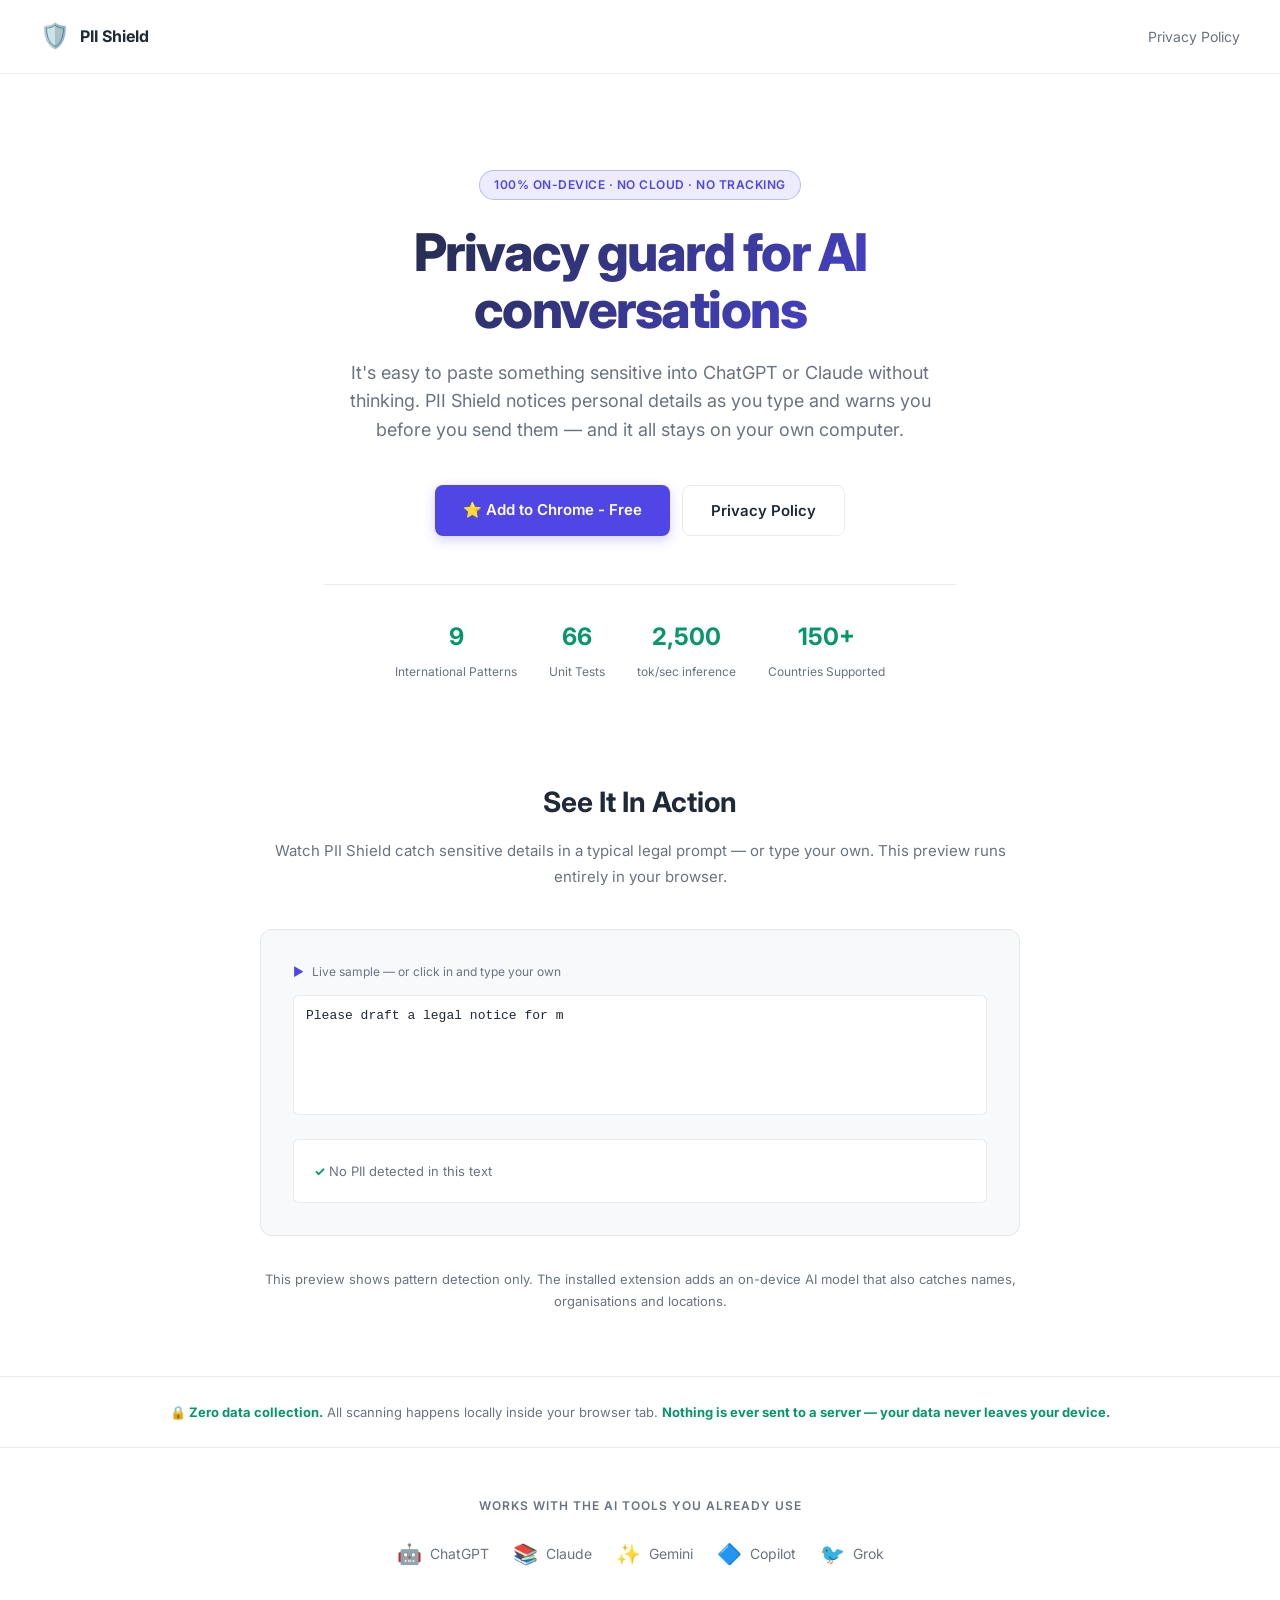
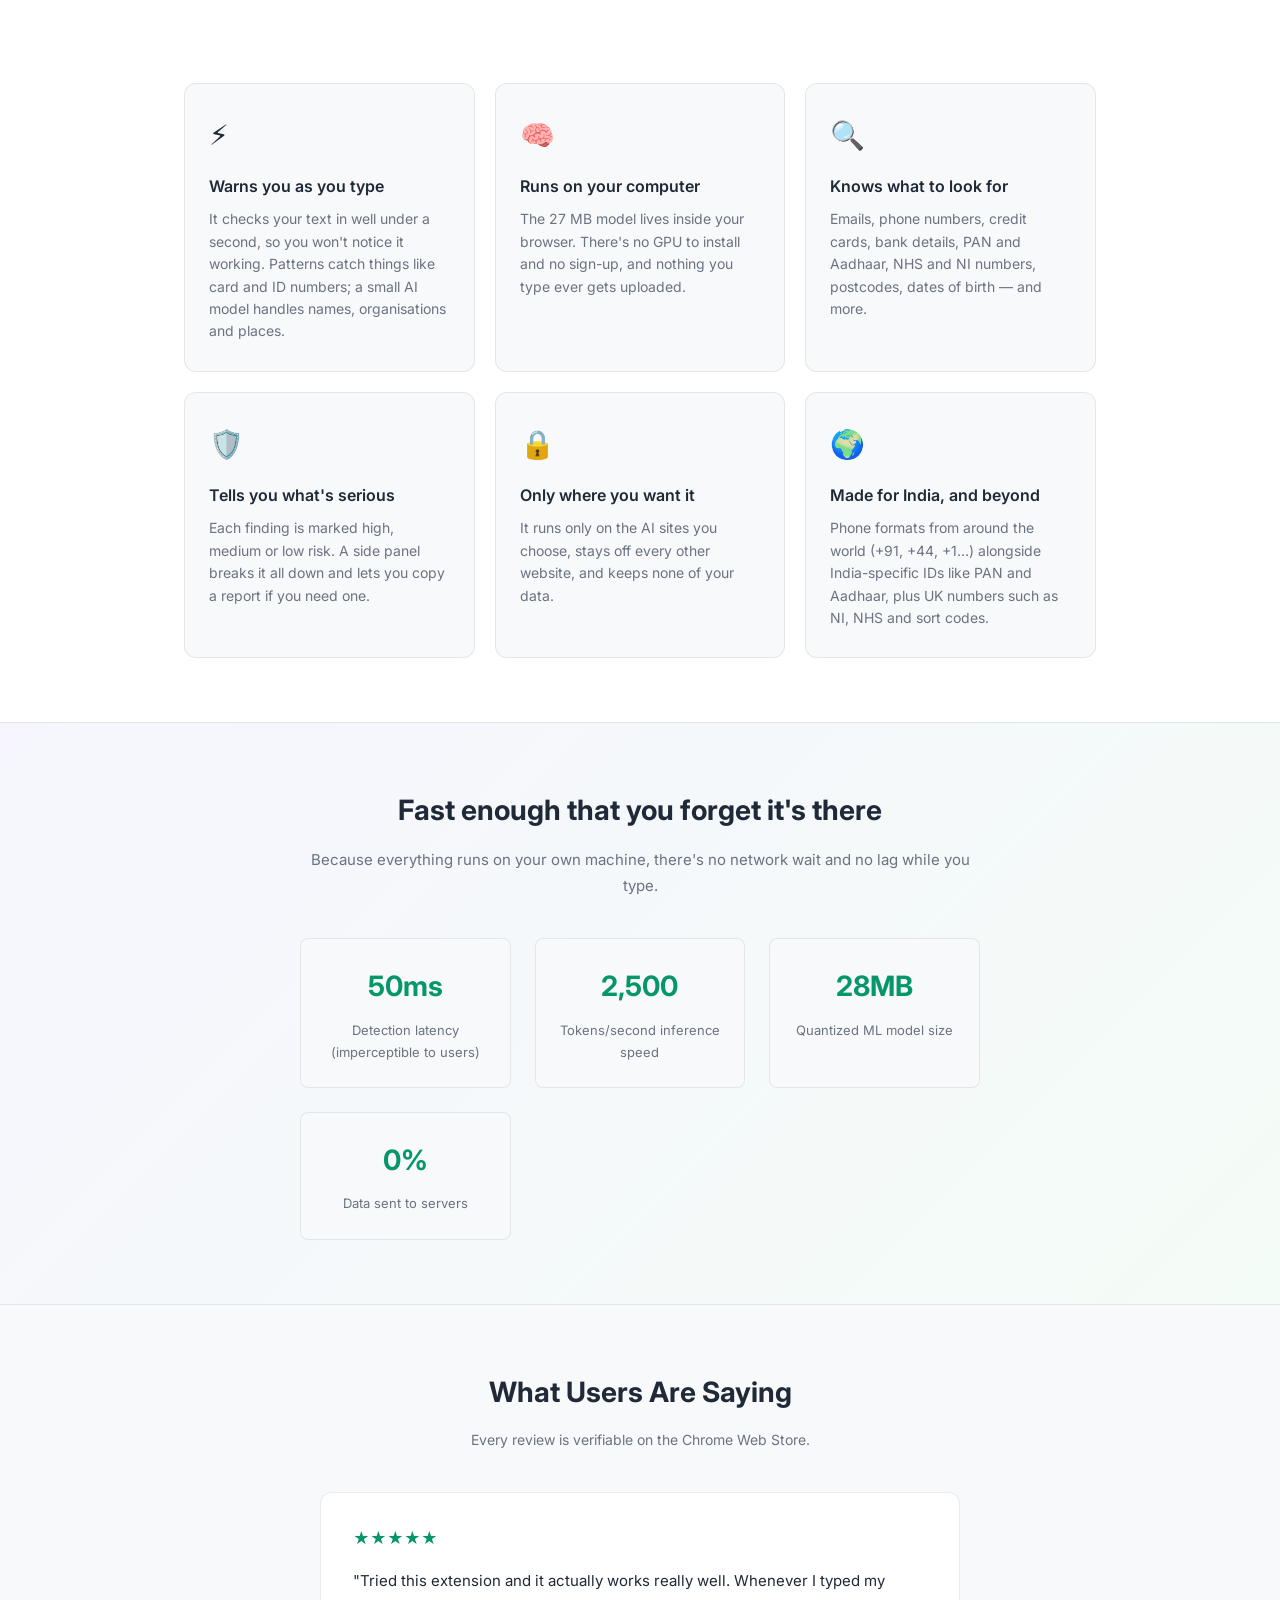
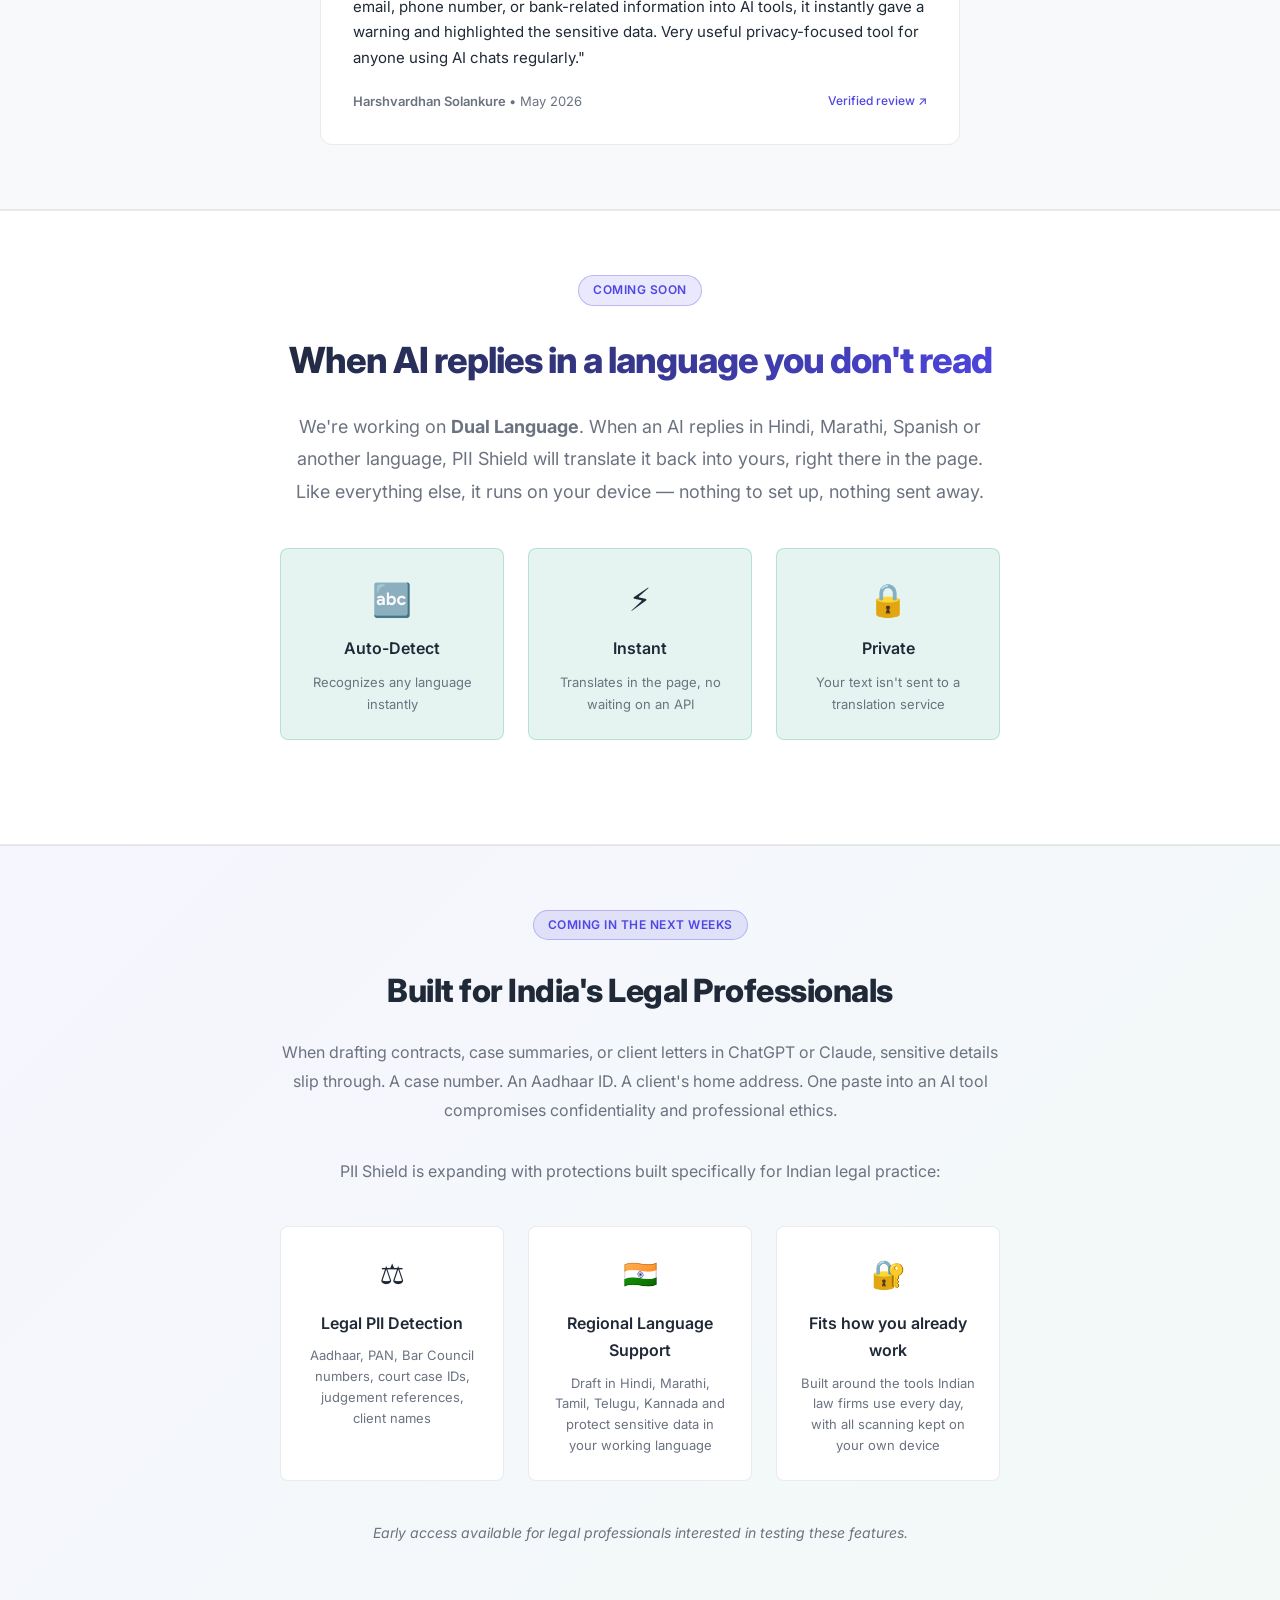
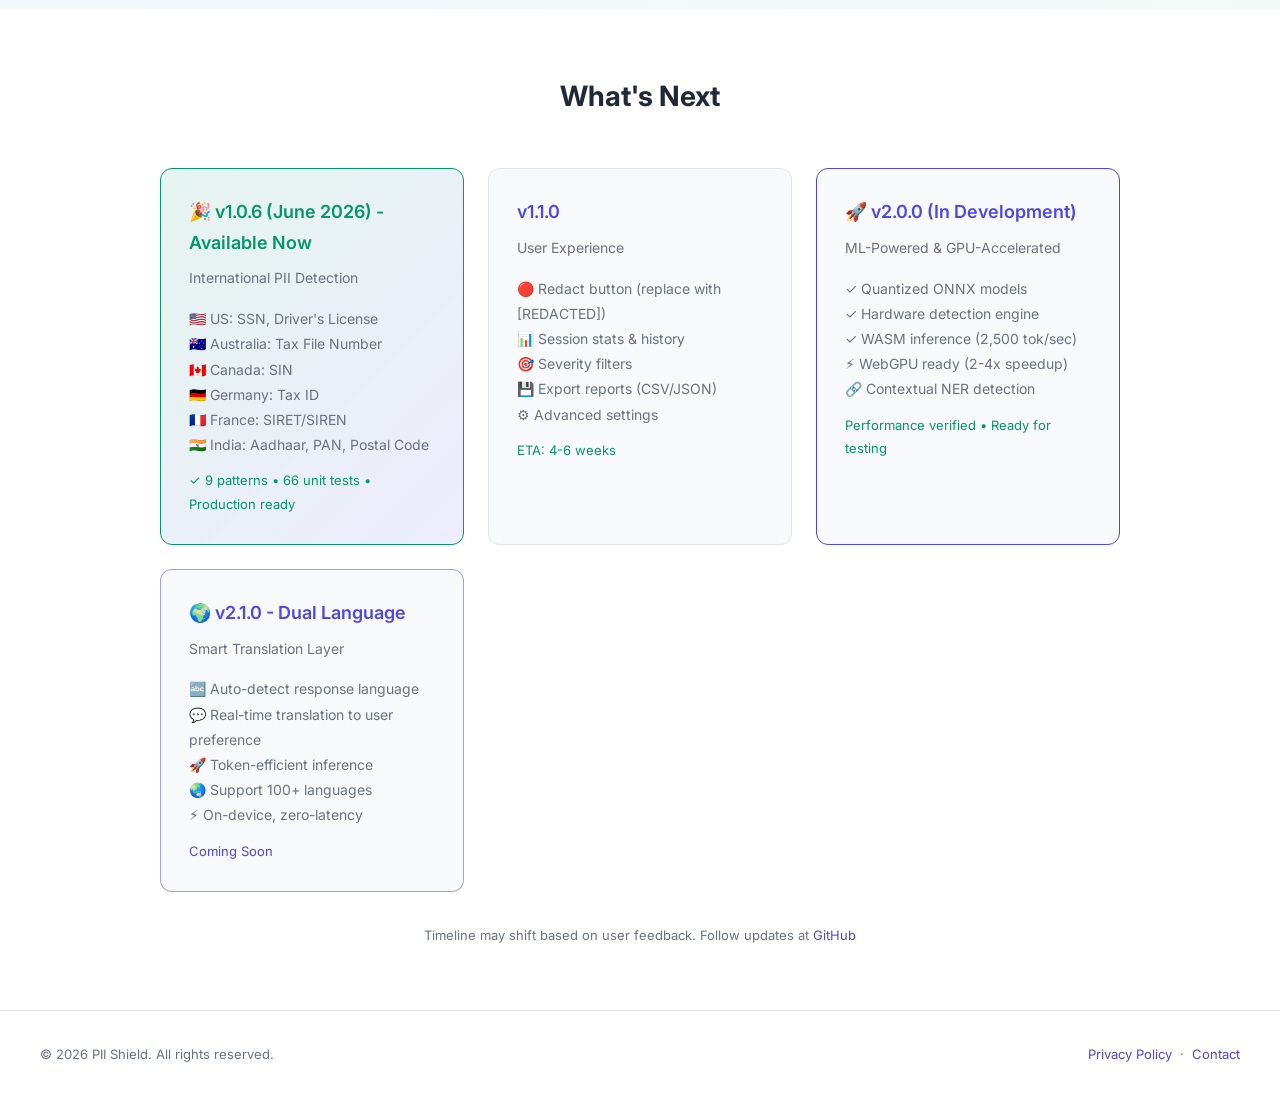
==== commit 041f656c: "copy: rewrite landing page in a plainer, more human voice Reduce the 'AI-generated' feel reported in" ====
--- a/index.html
+++ b/index.html
@@ -3,562 +3,492 @@
 <head>
   <meta charset="UTF-8">
   <meta name="viewport" content="width=device-width, initial-scale=1.0">
-  <title>PII Shield: stop oversharing with robots</title>
-  <meta name="description" content="PII Shield catches the personal info you accidentally paste into ChatGPT, Claude and friends. All on your device. We never see a thing.">
+  <title>PII Shield - Privacy Guard for AI Conversations</title>
+  <meta name="description" content="PII Shield is a privacy-first Chrome extension that detects personal information in real time as you type, entirely on your device.">
   <link rel="preconnect" href="https://fonts.googleapis.com">
-  <link rel="preconnect" href="https://fonts.gstatic.com" crossorigin>
-  <link href="https://fonts.googleapis.com/css2?family=Space+Grotesk:wght@400;500;600;700&family=Inter:wght@400;500;600;700&display=swap" rel="stylesheet">
+  <link href="https://fonts.googleapis.com/css2?family=Inter:wght@400;500;600;700;800&display=swap" rel="stylesheet">
   <style>
     *, *::before, *::after { box-sizing: border-box; margin: 0; padding: 0; }
 
     :root {
-      --ink:     #0d0d12;
-      --ink2:    #2a2a35;
-      --paper:   #fdfcf7;
-      --paper2:  #f4f1e8;
-      --cobalt:  #2b4cff;
-      --cobalt-d:#1f39cc;
-      --acid:    #e6ff3a;
-      --pink:    #ff5da2;
-      --line:    #0d0d12;
-      --muted:   #6a6a72;
-      --safe:    #15a05a;
-      --display: 'Space Grotesk', system-ui, sans-serif;
-      --body:    'Inter', system-ui, sans-serif;
-      --maxw:    1080px;
-    }
-
-    html { -webkit-font-smoothing: antialiased; scroll-behavior: smooth; }
-
-    body { font-family: var(--body); background: var(--paper); color: var(--ink); line-height: 1.6; }
-
-    .wrap { max-width: var(--maxw); margin: 0 auto; padding: 0 24px; }
-
-    h1, h2, h3 { font-family: var(--display); font-weight: 700; line-height: 0.98; letter-spacing: -0.02em; }
-    h1 { font-size: clamp(44px, 9vw, 104px); }
-    h2 { font-size: clamp(34px, 6vw, 64px); }
-    h3 { font-size: 22px; letter-spacing: -0.01em; }
-
-    .eyebrow { font-family: var(--display); font-size: 13px; font-weight: 600; letter-spacing: 0.12em; text-transform: uppercase; display: inline-flex; align-items: center; gap: 8px; }
-    .eyebrow::before { content: ""; width: 18px; height: 3px; background: var(--cobalt); display: inline-block; }
-
-    a { color: inherit; }
-
-    /* NAV */
-    nav { position: sticky; top: 0; z-index: 60; background: var(--paper); border-bottom: 3px solid var(--ink); }
-    .nav-inner { max-width: var(--maxw); margin: 0 auto; padding: 0 24px; height: 64px; display: flex; align-items: center; justify-content: space-between; }
-    .nav-logo { display: flex; align-items: center; gap: 10px; text-decoration: none; font-family: var(--display); font-weight: 700; font-size: 19px; }
-    .nav-logo .badge { width: 30px; height: 30px; background: var(--ink); color: var(--acid); border-radius: 8px; display: grid; place-items: center; }
-    .nav-links { display: flex; align-items: center; gap: 26px; }
-    .nav-link { text-decoration: none; font-weight: 500; font-size: 15px; }
-    .nav-link:hover { color: var(--cobalt); }
-    .nav-cta { font-family: var(--display); font-weight: 600; font-size: 14px; text-decoration: none; background: var(--ink); color: var(--acid); padding: 9px 18px; border-radius: 999px; border: 2px solid var(--ink); transition: transform .12s, box-shadow .12s; }
-    .nav-cta:hover { transform: translate(-2px,-2px); box-shadow: 4px 4px 0 var(--cobalt); }
-
-    /* BUTTONS */
-    .btn { font-family: var(--display); font-weight: 600; font-size: 17px; text-decoration: none; display: inline-flex; align-items: center; gap: 9px; padding: 15px 28px; border-radius: 999px; border: 2.5px solid var(--ink); transition: transform .12s, box-shadow .12s; }
-    .btn-primary { background: var(--cobalt); color: #fff; }
-    .btn-primary:hover { transform: translate(-3px,-3px); box-shadow: 6px 6px 0 var(--ink); }
-    .btn-ghost { background: var(--acid); color: var(--ink); }
-    .btn-ghost:hover { transform: translate(-3px,-3px); box-shadow: 6px 6px 0 var(--ink); }
-
-    /* HERO */
-    .hero { padding: 70px 0 80px; position: relative; overflow: hidden; }
-    .hero .wrap { position: relative; }
-    .hero-tag { display: inline-block; font-family: var(--display); font-weight: 600; font-size: 14px; background: var(--acid); border: 2px solid var(--ink); padding: 5px 14px; border-radius: 999px; transform: rotate(-2deg); margin-bottom: 28px; }
-    .hero h1 { max-width: 14ch; margin-bottom: 26px; }
-    .hero h1 .redact { position: relative; white-space: nowrap; }
-    .hero h1 .redact::after {
-      content: ""; position: absolute; inset: 6% -4px 14% -4px; background: var(--ink);
-      border-radius: 3px; transform: scaleX(0); transform-origin: left;
-      animation: redact-loop 3.2s cubic-bezier(.7,0,.3,1) 0.6s infinite;
-    }
-    @keyframes redact-loop {
-      0%   { transform: scaleX(0); transform-origin: left; }
-      18%  { transform: scaleX(1); transform-origin: left; }   /* wipe ON */
-      62%  { transform: scaleX(1); transform-origin: right; }  /* hold, flip origin */
-      80%  { transform: scaleX(0); transform-origin: right; }  /* wipe OFF the other way */
-      100% { transform: scaleX(0); transform-origin: right; }  /* pause before repeat */
-    }
-
-    .hero-sub { font-size: clamp(18px, 2.4vw, 22px); max-width: 50ch; color: var(--ink2); margin-bottom: 38px; line-height: 1.5; }
-    .hero-sub strong { background: linear-gradient(transparent 60%, var(--acid) 60%); font-weight: 600; }
-    .cta-row { display: flex; gap: 16px; flex-wrap: wrap; align-items: center; }
-    .cta-note { font-size: 14px; color: var(--muted); }
-    .cta-note b { color: var(--ink); }
-
-    .sticker { position: absolute; top: 30px; right: 0; width: 150px; height: 150px; background: var(--pink); color: #fff; border: 3px solid var(--ink); border-radius: 50%; display: grid; place-items: center; text-align: center; transform: rotate(12deg); font-family: var(--display); font-weight: 700; font-size: 15px; line-height: 1.1; padding: 16px; animation: bob 3s ease-in-out infinite; }
-    @keyframes bob { 50% { transform: rotate(12deg) translateY(-8px); } }
-    @media (max-width: 880px) { .sticker { display: none; } }
-
-    .marquee { background: var(--ink); color: var(--paper); border-top: 3px solid var(--ink); border-bottom: 3px solid var(--ink); overflow: hidden; white-space: nowrap; padding: 12px 0; }
-    .marquee-track { display: inline-flex; gap: 40px; animation: scroll 22s linear infinite; font-family: var(--display); font-weight: 600; font-size: 16px; }
-    .marquee-track span { display: inline-flex; align-items: center; gap: 40px; }
-    .marquee-track span::after { content: "★"; color: var(--acid); }
-    @keyframes scroll { to { transform: translateX(-50%); } }
-
-    /* SECTION FRAME */
-    section.block { padding: 90px 0; }
-    section.block.dark { background: var(--ink); color: var(--paper); }
-    section.block.tint { background: var(--paper2); }
-    .section-head { max-width: 760px; margin: 0 auto 60px; text-align: center; }
-    .section-head .eyebrow { margin-bottom: 18px; }
-    .section-head h2 { margin-bottom: 16px; }
-    .section-head p { font-size: 18px; color: var(--ink2); }
-    .dark .section-head p { color: #b9b9c4; }
-    .dark .eyebrow::before { background: var(--acid); }
-
-    /* DEMO */
-    .demo-card { max-width: 760px; margin: 0 auto; background: var(--paper); border: 3px solid var(--ink); border-radius: 18px; overflow: hidden; box-shadow: 10px 10px 0 var(--cobalt); }
-    .demo-head { display: flex; align-items: center; gap: 9px; padding: 14px 18px; border-bottom: 3px solid var(--ink); background: var(--acid); }
-    .traffic { display: flex; gap: 7px; }
-    .traffic i { width: 13px; height: 13px; border-radius: 50%; border: 2px solid var(--ink); display: block; }
-    .traffic i:nth-child(1){ background:#ff5f57;} .traffic i:nth-child(2){ background:#febc2e;} .traffic i:nth-child(3){ background:#28c840;}
-    .demo-head span { font-family: var(--display); font-weight: 600; font-size: 13px; margin-left: 6px; }
-    .demo-body { padding: 22px; }
-    #demoInput { width: 100%; height: 116px; background: var(--paper2); border: 2.5px solid var(--ink); border-radius: 12px; padding: 14px; color: var(--ink); resize: none; margin-bottom: 16px; font-family: ui-monospace, 'Cascadia Code', Menlo, monospace; font-size: 13.5px; line-height: 1.6; }
-    #demoInput:focus { outline: none; box-shadow: 4px 4px 0 var(--cobalt); }
-    #demoOutput { background: var(--paper2); border: 2.5px solid var(--ink); border-radius: 12px; padding: 14px; font-size: 13.5px; height: 200px; overflow-y: auto; }
-    .demo-empty { display: flex; align-items: center; justify-content: center; height: 100%; color: var(--muted); gap: 8px; font-weight: 500; }
-    .demo-note { text-align: center; color: var(--muted); font-size: 14px; margin-top: 22px; }
-    .det-head { font-family: var(--display); font-weight: 700; display: flex; align-items: center; gap: 8px; margin-bottom: 12px; color: var(--cobalt-d); }
-    .det-row { padding: 9px 0; border-bottom: 2px dotted #d6d2c4; display: flex; gap: 10px; align-items: baseline; }
-    .det-row:last-child { border-bottom: none; }
-    .det-type { font-family: var(--display); font-weight: 600; color: var(--safe); min-width: 96px; }
-    .det-row code { background: var(--ink); color: var(--acid); padding: 2px 8px; border-radius: 5px; font-family: ui-monospace, Menlo, monospace; font-size: 12.5px; }
-
-    /* TRUST */
-    .trust { background: var(--acid); border-top: 3px solid var(--ink); border-bottom: 3px solid var(--ink); padding: 26px 0; text-align: center; }
-    .trust p { font-family: var(--display); font-weight: 600; font-size: clamp(17px,2.6vw,24px); max-width: 800px; margin: 0 auto; }
-
-    /* FEATURE GRID */
-    .grid { display: grid; grid-template-columns: repeat(auto-fit, minmax(290px, 1fr)); gap: 0; border: 3px solid var(--ink); border-radius: 18px; overflow: hidden; }
-    .card { padding: 34px 28px; border-right: 3px solid var(--ink); border-bottom: 3px solid var(--ink); background: var(--paper); transition: background .15s; }
-    .card:hover { background: var(--acid); }
-    .card .ic { width: 48px; height: 48px; border-radius: 12px; border: 2.5px solid var(--ink); display: grid; place-items: center; margin-bottom: 18px; background: var(--cobalt); color: #fff; }
-    .card:hover .ic { background: var(--ink); color: var(--acid); }
-    .card h3 { margin-bottom: 9px; }
-    .card p { font-size: 15px; color: var(--ink2); line-height: 1.55; }
-
-    /* METRICS (dark) */
-    .metrics { display: grid; grid-template-columns: repeat(auto-fit, minmax(200px, 1fr)); gap: 20px; }
-    .metric { border: 2.5px solid var(--paper); border-radius: 16px; padding: 30px 22px; text-align: center; }
-    .metric:nth-child(odd) { background: var(--cobalt); border-color: var(--cobalt); }
-    .metric-num { font-family: var(--display); font-size: 46px; font-weight: 700; line-height: 1; margin-bottom: 10px; }
-    .metric:nth-child(even) .metric-num { color: var(--acid); }
-    .metric-label { font-size: 13.5px; color: #c7c7d2; line-height: 1.45; }
-    .metric:nth-child(odd) .metric-label { color: #d6ddff; }
-    .metric-num span { font-size: 24px; }
-
-    /* CHIPS */
-    .statline { display: flex; flex-wrap: wrap; justify-content: center; gap: 14px; margin-top: 50px; }
-    .chip { font-family: var(--display); font-weight: 600; font-size: 15px; border: 2.5px solid var(--ink); border-radius: 999px; padding: 9px 18px; background: var(--paper); }
-    .chip b { color: var(--cobalt); }
-
-    /* UPDATE */
-    .update { text-align: center; }
-    .update .wrap { max-width: 760px; }
-    .update h2 { margin-bottom: 18px; }
-    .update p.body { font-size: 17px; color: var(--ink2); line-height: 1.6; margin-bottom: 18px; }
-    .update .chips { display: flex; flex-wrap: wrap; gap: 10px; justify-content: center; }
-
-    /* TESTIMONIAL */
-    .quote-card { max-width: 680px; margin: 0 auto; background: var(--paper); border: 3px solid var(--ink); border-radius: 18px; padding: 40px 38px; box-shadow: 10px 10px 0 var(--acid); }
-    .stars { color: var(--cobalt); font-size: 18px; letter-spacing: 3px; margin-bottom: 18px; }
-    .quote-card blockquote { font-family: var(--display); font-size: 22px; font-weight: 500; line-height: 1.4; margin-bottom: 24px; letter-spacing: -0.01em; }
-    .quote-foot { display: flex; align-items: center; justify-content: space-between; flex-wrap: wrap; gap: 10px; }
-    .quote-foot .who { font-weight: 600; font-size: 14px; }
-    .quote-foot .who span { font-weight: 400; color: var(--muted); }
-    .quote-foot a { font-family: var(--display); font-weight: 600; font-size: 13px; color: var(--cobalt); text-decoration: none; }
-    .quote-foot a:hover { text-decoration: underline; }
-
-    /* NARROW FEATURE BLOCKS */
-    .feature-narrow { max-width: 780px; margin: 0 auto; text-align: center; }
-    .pill { display: inline-block; font-family: var(--display); font-weight: 600; font-size: 13px; letter-spacing: 0.1em; text-transform: uppercase; background: var(--pink); color: #fff; border: 2px solid var(--ink); padding: 5px 15px; border-radius: 999px; transform: rotate(-1.5deg); margin-bottom: 22px; }
-    .feature-narrow h2 { margin-bottom: 20px; }
-    .feature-narrow .lead { font-size: 18px; color: var(--ink2); margin: 0 auto 38px; line-height: 1.55; }
-    .feature-narrow .lead strong { background: linear-gradient(transparent 60%, var(--acid) 60%); font-weight: 600; }
-    .dark .feature-narrow .lead { color: #c7c7d2; }
-    .dark .feature-narrow .lead strong { background: var(--cobalt); color: #fff; padding: 1px 7px; border-radius: 5px; }
-    .mini-grid { display: grid; grid-template-columns: repeat(auto-fit, minmax(200px, 1fr)); gap: 18px; margin-bottom: 36px; }
-    .mini { padding: 28px 22px; border: 2.5px solid var(--ink); border-radius: 16px; background: var(--paper); text-align: left; }
-    .dark .mini { background: var(--ink2); border-color: var(--paper); }
-    .mini .ic { width: 42px; height: 42px; border-radius: 11px; border: 2px solid var(--ink); background: var(--acid); color: var(--ink); display: grid; place-items: center; margin-bottom: 14px; }
-    .dark .mini .ic { border-color: var(--paper); }
-    .mini h3 { font-size: 17px; margin-bottom: 7px; }
-    .mini p { font-size: 14px; color: var(--ink2); line-height: 1.5; }
-    .dark .mini p { color: #c7c7d2; }
-    .footnote { font-size: 15px; color: var(--muted); }
-    .dark .footnote { color: #9a9aa6; }
-
-    /* ROADMAP */
-    .road-grid { display: grid; grid-template-columns: repeat(auto-fit, minmax(280px, 1fr)); gap: 20px; }
-    .road { border: 3px solid var(--ink); border-radius: 18px; padding: 28px 26px; background: var(--paper); display: flex; flex-direction: column; }
-    .road.now { background: var(--cobalt); color: #fff; box-shadow: 8px 8px 0 var(--ink); }
-    .road-ver { font-family: var(--display); font-size: 18px; font-weight: 700; margin-bottom: 4px; }
-    .road-tag { font-size: 13.5px; color: var(--muted); margin-bottom: 18px; font-weight: 500; }
-    .road.now .road-tag { color: #d6ddff; }
-    .road ul { list-style: none; display: flex; flex-direction: column; gap: 10px; }
-    .road li { font-size: 14px; color: var(--ink2); display: flex; gap: 9px; align-items: flex-start; line-height: 1.4; }
-    .road.now li { color: #eef1ff; }
-    .road li svg { flex-shrink: 0; margin-top: 2px; }
-    .road .status { margin-top: auto; padding-top: 18px; font-family: var(--display); font-weight: 600; font-size: 13px; }
-    .road.now .status { color: var(--acid); }
-    .road .status.soon { color: var(--cobalt); }
-    .road-foot { text-align: center; color: var(--muted); font-size: 15px; margin-top: 34px; }
-    .road-foot a { color: var(--cobalt); font-weight: 600; text-decoration: none; }
-    .road-foot a:hover { text-decoration: underline; }
-
-    /* FINAL CTA */
-    .final { background: var(--cobalt); color: #fff; border-top: 3px solid var(--ink); text-align: center; padding: 100px 0; }
-    .final h2 { font-size: clamp(40px, 7vw, 80px); margin-bottom: 22px; }
-    .final p { font-size: 19px; max-width: 46ch; margin: 0 auto 38px; color: #e2e7ff; }
-
-    /* FOOTER */
-    footer { background: var(--ink); color: var(--paper); padding: 40px 0; }
-    .foot-inner { max-width: var(--maxw); margin: 0 auto; padding: 0 24px; display: flex; align-items: center; justify-content: space-between; flex-wrap: wrap; gap: 16px; font-size: 14px; }
-    .foot-inner .foot-logo { font-family: var(--display); font-weight: 700; font-size: 17px; color: var(--acid); }
-    .foot-links { display: flex; gap: 24px; }
-    .foot-links a { color: #b9b9c4; text-decoration: none; }
-    .foot-links a:hover { color: var(--acid); }
-
-    /* RESPONSIVE */
-    @media (max-width: 720px) {
-      .nav-link { display: none; }
-      section.block { padding: 64px 0; }
-      .grid { grid-template-columns: 1fr; }
-      .card { border-right: none; }
-    }
-
+      --bg:       #ffffff;
+      --bg2:      #f8f9fa;
+      --border:   rgba(0,0,0,0.08);
+      --text:     #1f2937;
+      --muted:    #6b7280;
+      --accent:   #4f46e5;
+      --safe:     #059669;
+    }
+
+    body {
+      font-family: 'Inter', system-ui, sans-serif;
+      background: var(--bg);
+      color: var(--text);
+      line-height: 1.7;
+    }
+
+    /* Nav */
+    nav {
+      border-bottom: 1px solid var(--border);
+      padding: 16px 40px;
+      display: flex;
+      align-items: center;
+      justify-content: space-between;
+    }
+
+    .nav-logo { display: flex; align-items: center; gap: 10px; text-decoration: none; }
+    .nav-logo-icon { font-size: 24px; }
+    .nav-logo-name { font-size: 16px; font-weight: 700; color: var(--text); }
+
+    nav a.nav-link {
+      color: var(--muted);
+      text-decoration: none;
+      font-size: 14px;
+      transition: color 0.2s;
+    }
+    nav a.nav-link:hover { color: var(--text); }
+
+    /* Hero */
+    .hero {
+      text-align: center;
+      padding: 96px 24px 80px;
+      max-width: 680px;
+      margin: 0 auto;
+    }
+
+    .hero-badge {
+      display: inline-block;
+      background: rgba(79,70,229,0.1);
+      border: 1px solid rgba(79,70,229,0.3);
+      color: #4f46e5;
+      font-size: 12px;
+      font-weight: 600;
+      padding: 4px 14px;
+      border-radius: 20px;
+      margin-bottom: 24px;
+      letter-spacing: 0.5px;
+      text-transform: uppercase;
+    }
+
+    h1 {
+      font-size: 52px;
+      font-weight: 800;
+      letter-spacing: -1.5px;
+      line-height: 1.1;
+      margin-bottom: 20px;
+      background: linear-gradient(135deg, #1f2937 0%, #4f46e5 100%);
+      -webkit-background-clip: text;
+      -webkit-text-fill-color: transparent;
+    }
+
+    .hero-sub {
+      font-size: 18px;
+      color: var(--muted);
+      margin-bottom: 40px;
+      line-height: 1.6;
+    }
+
+    .cta-row {
+      display: flex;
+      gap: 12px;
+      justify-content: center;
+      flex-wrap: wrap;
+    }
+
+    .btn-primary {
+      background: var(--accent);
+      color: #fff;
+      padding: 12px 28px;
+      border-radius: 8px;
+      font-size: 15px;
+      font-weight: 600;
+      text-decoration: none;
+      transition: all 0.2s;
+      box-shadow: 0 4px 12px rgba(79,70,229,0.25);
+    }
+    .btn-primary:hover { opacity: 0.9; transform: translateY(-2px); box-shadow: 0 6px 16px rgba(79,70,229,0.35); }
+
+    .btn-secondary {
+      background: transparent;
+      color: var(--text);
+      padding: 12px 28px;
+      border-radius: 8px;
+      font-size: 15px;
+      font-weight: 600;
+      text-decoration: none;
+      border: 1px solid var(--border);
+      transition: all 0.2s;
+    }
+    .btn-secondary:hover { border-color: var(--accent); color: var(--accent); }
+
+    /* Features */
+    .features {
+      max-width: 960px;
+      margin: 0 auto;
+      padding: 64px 24px;
+      display: grid;
+      grid-template-columns: repeat(auto-fit, minmax(260px, 1fr));
+      gap: 20px;
+    }
+
+    .feature-card {
+      background: var(--bg2);
+      border: 1px solid var(--border);
+      border-radius: 12px;
+      padding: 28px 24px;
+    }
+
+    .feature-icon { font-size: 28px; margin-bottom: 14px; }
+    .feature-title { font-size: 16px; font-weight: 600; margin-bottom: 8px; }
+    .feature-desc { font-size: 14px; color: var(--muted); line-height: 1.6; }
+
+    /* Trust bar */
+    .trust-bar {
+      border-top: 1px solid var(--border);
+      border-bottom: 1px solid var(--border);
+      padding: 24px;
+      text-align: center;
+    }
+
+    .trust-bar p {
+      font-size: 13px;
+      color: var(--muted);
+    }
+
+    .trust-bar strong { color: var(--safe); }
+
+    /* Footer */
+    footer {
+      padding: 32px 40px;
+      border-top: 1px solid var(--border);
+      display: flex;
+      align-items: center;
+      justify-content: space-between;
+      font-size: 13px;
+      color: var(--muted);
+      flex-wrap: wrap;
+      gap: 12px;
+    }
+
+    footer a { color: var(--accent); text-decoration: none; }
+    footer a:hover { text-decoration: underline; }
+
+    /* Robot mascot container */
     @media (prefers-reduced-motion: reduce) {
-      *, *::after { animation: none !important; transition: none !important; scroll-behavior: auto !important; }
-      .hero h1 .redact::after { transform: scaleX(1); }
+      #robot-container { display: none !important; }
     }
   </style>
 </head>
 <body>
 
   <nav>
-    <div class="nav-inner">
-      <a class="nav-logo" href="/">
-        <span class="badge">
-          <svg width="18" height="18" viewBox="0 0 24 24" fill="none" stroke="currentColor" stroke-width="2.2" stroke-linecap="round" stroke-linejoin="round"><path d="M12 2 4 5v6c0 4.5 3.2 8.3 8 9.5 4.8-1.2 8-5 8-9.5V5l-8-3Z"/><path d="m9 12 2 2 4-4"/></svg>
-        </span>
-        PII Shield
-      </a>
-      <div class="nav-links">
-        <a class="nav-link" href="#features">What it does</a>
-        <a class="nav-link" href="#demo">Try it</a>
-        <a class="nav-link" href="privacy-policy.html">Privacy</a>
-        <a class="nav-cta" href="https://chrome.google.com/webstore/detail/lminoedimombmbpojgnefeogjfojmkpl" target="_blank" rel="noopener">Get it free</a>
-      </div>
-    </div>
+    <a class="nav-logo" href="/">
+      <span class="nav-logo-icon">🛡️</span>
+      <span class="nav-logo-name">PII Shield</span>
+    </a>
+    <a class="nav-link" href="privacy-policy.html">Privacy Policy</a>
   </nav>
 
-  <!-- HERO -->
-  <header class="hero">
-    <div class="wrap">
-      <div class="sticker">100%<br>on your<br>device</div>
-      <span class="hero-tag">No cloud. No tracking. No nonsense.</span>
-      <h1>You overshare with robots. We <span class="redact">catch it</span> first.</h1>
-      <p class="hero-sub">Pasting your <strong>email, phone number or bank details</strong> into ChatGPT or Claude? PII Shield spots it as you type and taps you on the shoulder before you hit send. Right inside your browser.</p>
-      <div class="cta-row">
-        <a class="btn btn-primary" href="https://chrome.google.com/webstore/detail/lminoedimombmbpojgnefeogjfojmkpl" target="_blank" rel="noopener">Add to Chrome, it's free →</a>
-        <a class="btn btn-ghost" href="#demo">Show me a demo</a>
-      </div>
-      <p class="cta-note" style="margin-top:18px;"><b>Free forever.</b> No signup. No catch. We literally can't see your data.</p>
-
-      <div class="statline">
-        <span class="chip"><b>9</b> country patterns</span>
-        <span class="chip"><b>150+</b> countries</span>
-        <span class="chip"><b>66</b> tests passing</span>
-        <span class="chip"><b>0</b> bytes sent to us</span>
-      </div>
-    </div>
-  </header>
-
-  <!-- MARQUEE -->
-  <div class="marquee" aria-hidden="true">
-    <div class="marquee-track">
-      <span>WORKS WITH CHATGPT</span><span>CLAUDE</span><span>GEMINI</span><span>COPILOT</span><span>GROK</span>
-      <span>WORKS WITH CHATGPT</span><span>CLAUDE</span><span>GEMINI</span><span>COPILOT</span><span>GROK</span>
-    </div>
+  <section class="hero">
+    <div class="hero-badge">100% On-Device · No Cloud · No Tracking</div>
+    <h1>Privacy guard for AI conversations</h1>
+    <p class="hero-sub">It's easy to paste something sensitive into ChatGPT or Claude without thinking. PII Shield notices personal details as you type and warns you before you send them — and it all stays on your own computer.</p>
+    <div class="cta-row">
+      <a class="btn-primary" href="https://chrome.google.com/webstore/detail/lminoedimombmbpojgnefeogjfojmkpl" target="_blank">⭐ Add to Chrome - Free</a>
+      <a class="btn-secondary" href="privacy-policy.html">Privacy Policy</a>
+    </div>
+
+    <!-- Quick Stats Row -->
+    <div style="display: flex; justify-content: center; gap: 32px; flex-wrap: wrap; margin-top: 48px; padding-top: 32px; border-top: 1px solid var(--border);">
+      <div style="text-align: center;">
+        <div style="font-size: 24px; font-weight: 700; color: var(--safe);">9</div>
+        <div style="font-size: 12px; color: var(--muted); margin-top: 4px;">International Patterns</div>
+      </div>
+      <div style="text-align: center;">
+        <div style="font-size: 24px; font-weight: 700; color: var(--safe);">66</div>
+        <div style="font-size: 12px; color: var(--muted); margin-top: 4px;">Unit Tests</div>
+      </div>
+      <div style="text-align: center;">
+        <div style="font-size: 24px; font-weight: 700; color: var(--safe);">2,500</div>
+        <div style="font-size: 12px; color: var(--muted); margin-top: 4px;">tok/sec inference</div>
+      </div>
+      <div style="text-align: center;">
+        <div style="font-size: 24px; font-weight: 700; color: var(--safe);">150+</div>
+        <div style="font-size: 12px; color: var(--muted); margin-top: 4px;">Countries Supported</div>
+      </div>
+    </div>
+  </section>
+
+  <!-- Demo/Try It Section -->
+  <section id="demoSection" style="padding: 16px 24px 64px;">
+    <div class="container" style="max-width: 760px; margin: 0 auto;">
+      <h2 style="font-size: 28px; font-weight: 700; text-align: center; margin-bottom: 12px; color: var(--text);">See It In Action</h2>
+      <p style="text-align: center; color: var(--muted); font-size: 15px; margin-bottom: 40px;">Watch PII Shield catch sensitive details in a typical legal prompt — or type your own. This preview runs entirely in your browser.</p>
+
+      <div style="background: var(--bg2); border: 1px solid var(--border); border-radius: 12px; padding: 32px; margin-bottom: 32px;">
+        <div style="display: flex; align-items: center; gap: 8px; font-size: 12px; color: var(--muted); margin-bottom: 12px;"><span style="color: var(--accent);">▶</span> Live sample — or click in and type your own</div>
+
+        <textarea id="demoInput" placeholder="e.g. Draft a notice for my client, PAN ABCDE1234F, case no. CRL/452/2025…" style="width: 100%; height: 120px; background: var(--bg); border: 1px solid var(--border); border-radius: 6px; padding: 12px; color: var(--text); font-family: monospace; font-size: 13px; resize: none; margin-bottom: 16px;" oninput="runDemoDetection()"></textarea>
+
+        <div id="demoOutput" style="background: var(--bg); border: 1px solid var(--border); border-radius: 6px; padding: 12px; min-height: 60px; font-size: 13px; color: var(--muted);">
+          <div style="display: flex; align-items: center; justify-content: center; height: 60px; color: var(--muted);">👆 Type or paste text to see detections</div>
+        </div>
+      </div>
+
+      <p style="text-align: center; color: var(--muted); font-size: 13px;">This preview shows pattern detection only. The installed extension adds an on-device AI model that also catches names, organisations and locations.</p>
+    </div>
+  </section>
+
+  <div class="trust-bar">
+    <p><strong>🔒 Zero data collection.</strong> All scanning happens locally inside your browser tab. <strong style="color: var(--safe);">Nothing is ever sent to a server — your data never leaves your device.</strong></p>
   </div>
 
-  <!-- DEMO -->
-  <section class="block tint" id="demo">
-    <div class="wrap">
-      <div class="section-head">
-        <span class="eyebrow">Try before you trust</span>
-        <h2>Watch it work</h2>
-        <p>Here's a typical lawyer's prompt, full of stuff you shouldn't be feeding a chatbot. Type your own and watch it get flagged. This whole thing runs in your browser, nothing leaves this page.</p>
-      </div>
-
-      <div class="demo-card" id="demoSection">
-        <div class="demo-head">
-          <div class="traffic"><i></i><i></i><i></i></div>
-          <span>Go on, paste something risky</span>
-        </div>
-        <div class="demo-body">
-          <textarea id="demoInput" placeholder="e.g. Draft a notice for my client, PAN ABCDE1234F, case no. CRL/452/2025…" oninput="runDemoDetection()"></textarea>
-          <div id="demoOutput">
-            <div class="demo-empty">
-              <svg width="16" height="16" viewBox="0 0 24 24" fill="none" stroke="currentColor" stroke-width="1.8" stroke-linecap="round" stroke-linejoin="round"><path d="M12 19V5"/><path d="m5 12 7-7 7 7"/></svg>
-              Start typing and watch the magic
-            </div>
-          </div>
-        </div>
-      </div>
-      <p class="demo-note">This little preview only does pattern matching. The real extension also packs an on-device AI brain that catches names, companies and places.</p>
-    </div>
-  </section>
-
-  <!-- TRUST -->
-  <div class="trust">
-    <div class="wrap">
-      <p>Your data never leaves your laptop. We can't sell it, leak it, or peek at it. There's nothing to peek at.</p>
-    </div>
-  </div>
-
-  <!-- FEATURES -->
-  <section class="block" id="features">
-    <div class="wrap">
-      <div class="section-head">
-        <span class="eyebrow">The good stuff</span>
-        <h2>Small extension, big paranoia</h2>
-        <p>Everything you need to stop accidentally handing your life over to a chatbot.</p>
-      </div>
-      <div class="grid">
-        <div class="card">
-          <div class="ic"><svg width="24" height="24" viewBox="0 0 24 24" fill="none" stroke="currentColor" stroke-width="1.9" stroke-linecap="round" stroke-linejoin="round"><path d="M13 2 3 14h7l-1 8 10-12h-7l1-8Z"/></svg></div>
-          <h3>Catches it mid-type</h3>
-          <p>Flags risky stuff in under 300ms, basically the moment you type it. Patterns handle the obvious bits, a local AI handles names, companies and places.</p>
-        </div>
-        <div class="card">
-          <div class="ic"><svg width="24" height="24" viewBox="0 0 24 24" fill="none" stroke="currentColor" stroke-width="1.9" stroke-linecap="round" stroke-linejoin="round"><path d="M12 5a3 3 0 1 0-5.99.14 3 3 0 0 0-1.5 5.21A3 3 0 0 0 6 16.5 3 3 0 0 0 12 19m0-14a3 3 0 1 1 5.99.14 3 3 0 0 1 1.5 5.21A3 3 0 0 1 18 16.5 3 3 0 0 1 12 19m0-14v14"/></svg></div>
-          <h3>A tiny AI lives here</h3>
-          <p>A 28MB brain runs right inside your browser. No GPU, no internet, no servers. It works on a plane with the wifi off.</p>
-        </div>
-        <div class="card">
-          <div class="ic"><svg width="24" height="24" viewBox="0 0 24 24" fill="none" stroke="currentColor" stroke-width="1.9" stroke-linecap="round" stroke-linejoin="round"><circle cx="11" cy="11" r="7"/><path d="m21 21-4.3-4.3"/></svg></div>
-          <h3>Knows your secrets</h3>
-          <p>Emails, phone numbers, NI and NHS numbers, card details, bank info, postcodes, birthdays. If it's sensitive, it's on the list.</p>
-        </div>
-        <div class="card">
-          <div class="ic"><svg width="24" height="24" viewBox="0 0 24 24" fill="none" stroke="currentColor" stroke-width="1.9" stroke-linecap="round" stroke-linejoin="round"><path d="M12 2 4 5v6c0 4.5 3.2 8.3 8 9.5 4.8-1.2 8-5 8-9.5V5l-8-3Z"/></svg></div>
-          <h3>Tells you how bad it is</h3>
-          <p>Every catch gets a high, medium or low rating, so you know what's a real problem and what's no big deal. Copy the full report in one click.</p>
-        </div>
-        <div class="card">
-          <div class="ic"><svg width="24" height="24" viewBox="0 0 24 24" fill="none" stroke="currentColor" stroke-width="1.9" stroke-linecap="round" stroke-linejoin="round"><rect x="5" y="11" width="14" height="10" rx="2"/><path d="M8 11V7a4 4 0 0 1 8 0v4"/></svg></div>
-          <h3>Not a creep</h3>
-          <p>It only wakes up on the AI sites you pick. It doesn't snoop around the rest of your browsing or hoard your data. Promise.</p>
-        </div>
-        <div class="card">
-          <div class="ic"><svg width="24" height="24" viewBox="0 0 24 24" fill="none" stroke="currentColor" stroke-width="1.9" stroke-linecap="round" stroke-linejoin="round"><circle cx="12" cy="12" r="9"/><path d="M2 12h20M12 3a14 14 0 0 1 0 18 14 14 0 0 1 0-18Z"/></svg></div>
-          <h3>Speaks UK and worldwide</h3>
-          <p>Reads phone numbers from all over (+1, +44, +33 and friends) plus proper UK stuff: National Insurance, NHS numbers, sort codes, postcodes.</p>
-        </div>
-      </div>
-    </div>
-  </section>
-
-  <!-- METRICS (dark) -->
-  <section class="block dark">
-    <div class="wrap">
-      <div class="section-head">
-        <span class="eyebrow">Fast. Like, really fast.</span>
-        <h2>It won't slow you down</h2>
-        <p>Quick enough that you'll forget it's running, until the second it saves you.</p>
-      </div>
-      <div class="metrics">
-        <div class="metric"><div class="metric-num">50<span>ms</span></div><div class="metric-label">Catch time. Faster than you can blink.</div></div>
-        <div class="metric"><div class="metric-num">2,500</div><div class="metric-label">Tokens chewed through every second</div></div>
-        <div class="metric"><div class="metric-num">28<span>MB</span></div><div class="metric-label">Tiny AI model, smaller than a photo</div></div>
-        <div class="metric"><div class="metric-num">0<span>%</span></div><div class="metric-label">Of your data ever sent anywhere</div></div>
-      </div>
-    </div>
-  </section>
-
-  <!-- UPDATE banner -->
-  <section class="block tint update">
-    <div class="wrap">
-      <span class="eyebrow" style="margin-bottom:16px;">Hot off the press · v1.0.6</span>
-      <h2>Now it speaks 7 countries</h2>
-      <p class="body">From US Social Security Numbers to Indian Aadhaar, Aussie Tax File Numbers to German Tax IDs, PII Shield now catches sensitive info in 9 different formats. Phone checks cover 150+ countries, and we taught it to stop crying wolf over things that aren't actually private.</p>
-      <div class="chips">
-        <span class="chip">9 country patterns</span>
-        <span class="chip">66 tests passing</span>
-        <span class="chip">0 data collected</span>
-        <span class="chip">100% on your device</span>
-      </div>
-    </div>
-  </section>
-
-  <!-- TESTIMONIAL -->
-  <section class="block">
-    <div class="wrap">
-      <div class="section-head">
-        <span class="eyebrow">Don't take our word</span>
-        <h2>Real humans, real reviews</h2>
-        <p>Every one is checkable on the Chrome Web Store. We're not making these up.</p>
-      </div>
-      <div class="quote-card">
-        <div class="stars">★★★★★</div>
-        <blockquote>"It actually works. Whenever I typed my email, phone number or bank info into AI tools, it instantly warned me and highlighted the sensitive bits. Super useful if you're in AI chats all day."</blockquote>
-        <div class="quote-foot">
-          <span class="who">Harshvardhan Solankure <span>· May 2026</span></span>
-          <a href="https://chromewebstore.google.com/detail/lminoedimombmbpojgnefeogjfojmkpl/reviews" target="_blank" rel="noopener">See it on the store ↗</a>
-        </div>
-      </div>
-    </div>
-  </section>
-
-  <!-- DUAL LANGUAGE (dark) -->
-  <section class="block dark">
-    <div class="wrap feature-narrow">
-      <span class="pill">Coming soon</span>
-      <h2>Robot replying in gibberish?</h2>
-      <p class="lead">Meet <strong>Dual Language</strong>. When Claude answers you in Hindi, Spanish, French or any of 100+ languages, we catch it and flip it into your language as it lands. No setup, no waiting, all on your device.</p>
-      <div class="mini-grid">
-        <div class="mini">
-          <div class="ic"><svg width="20" height="20" viewBox="0 0 24 24" fill="none" stroke="currentColor" stroke-width="1.8" stroke-linecap="round" stroke-linejoin="round"><path d="m5 8 6 6m-7 0 6-6 2-3M2 5h12M7 2h1m14 20-5-10-5 10m2-4h6"/></svg></div>
-          <h3>Spots it instantly</h3>
-          <p>Recognises any language the second it shows up</p>
-        </div>
-        <div class="mini">
-          <div class="ic"><svg width="20" height="20" viewBox="0 0 24 24" fill="none" stroke="currentColor" stroke-width="1.8" stroke-linecap="round" stroke-linejoin="round"><path d="M13 2 3 14h7l-1 8 10-12h-7l1-8Z"/></svg></div>
-          <h3>Zero lag</h3>
-          <p>Under 100ms, and not a single API call</p>
-        </div>
-        <div class="mini">
-          <div class="ic"><svg width="20" height="20" viewBox="0 0 24 24" fill="none" stroke="currentColor" stroke-width="1.8" stroke-linecap="round" stroke-linejoin="round"><path d="M4.5 16.5 3 21l4.5-1.5M21 3l-9 9m9-9-7 18-4-7-7-4 18-7Z"/></svg></div>
-          <h3>Saves you money</h3>
-          <p>Trims 20 to 30% off your API token bill</p>
-        </div>
-      </div>
-      <p class="footnote">Why bother? When you ask in English but the bot replies in French, you're paying tokens for a translation you have to do yourself. We flip that. Translation happens on your side, so you only pay for your actual question.</p>
-    </div>
-  </section>
-
-  <!-- LEGAL -->
-  <section class="block tint">
-    <div class="wrap feature-narrow">
-      <span class="pill">Landing in a few weeks</span>
-      <h2>Lawyers, this one's for you</h2>
-      <p class="lead">Drafting contracts or client letters in ChatGPT? One careless paste, a case number, an Aadhaar ID, a client's address, and you've just blown confidentiality. Not great for the professional ethics.</p>
-      <p class="lead" style="margin-bottom:36px;">So we're building protections made for Indian legal work:</p>
-      <div class="mini-grid">
-        <div class="mini">
-          <div class="ic"><svg width="20" height="20" viewBox="0 0 24 24" fill="none" stroke="currentColor" stroke-width="1.8" stroke-linecap="round" stroke-linejoin="round"><path d="M12 3v18M7 7l-4 6a4 4 0 0 0 8 0L7 7Zm10 0-4 6a4 4 0 0 0 8 0l-4-6ZM5 21h14"/></svg></div>
-          <h3>Legal-grade detection</h3>
-          <p>Aadhaar, PAN, Bar Council numbers, case IDs, judgement refs, client names</p>
-        </div>
-        <div class="mini">
-          <div class="ic"><svg width="20" height="20" viewBox="0 0 24 24" fill="none" stroke="currentColor" stroke-width="1.8" stroke-linecap="round" stroke-linejoin="round"><circle cx="12" cy="12" r="9"/><path d="M2 12h20M12 3a14 14 0 0 1 0 18 14 14 0 0 1 0-18Z"/></svg></div>
-          <h3>Your language too</h3>
-          <p>Draft in Hindi, Marathi, Tamil, Telugu or Kannada and stay protected</p>
-        </div>
-        <div class="mini">
-          <div class="ic"><svg width="20" height="20" viewBox="0 0 24 24" fill="none" stroke="currentColor" stroke-width="1.8" stroke-linecap="round" stroke-linejoin="round"><rect x="5" y="11" width="14" height="10" rx="2"/><path d="M8 11V7a4 4 0 0 1 8 0v4"/></svg></div>
-          <h3>Fits how you work</h3>
-          <p>Built for the tools Indian firms use daily. Everything stays on your device</p>
-        </div>
-      </div>
-      <p class="footnote">Want early access? We're letting legal folks test it first.</p>
-    </div>
-  </section>
-
-  <!-- ROADMAP -->
-  <section class="block">
-    <div class="wrap">
-      <div class="section-head">
-        <span class="eyebrow">What's cooking</span>
-        <h2>The road ahead</h2>
-        <p>Plans might shuffle around depending on what you lot tell us.</p>
-      </div>
-      <div class="road-grid">
-
-        <div class="road now">
-          <div class="road-ver">v1.0.6 · Out now</div>
-          <div class="road-tag">Goes global</div>
-          <ul>
-            <li><svg width="15" height="15" viewBox="0 0 24 24" fill="none" stroke="var(--acid)" stroke-width="2.4" stroke-linecap="round" stroke-linejoin="round"><path d="m5 12 5 5L20 7"/></svg> US: SSN and licence</li>
-            <li><svg width="15" height="15" viewBox="0 0 24 24" fill="none" stroke="var(--acid)" stroke-width="2.4" stroke-linecap="round" stroke-linejoin="round"><path d="m5 12 5 5L20 7"/></svg> Australia: Tax File Number</li>
-            <li><svg width="15" height="15" viewBox="0 0 24 24" fill="none" stroke="var(--acid)" stroke-width="2.4" stroke-linecap="round" stroke-linejoin="round"><path d="m5 12 5 5L20 7"/></svg> Canada: SIN</li>
-            <li><svg width="15" height="15" viewBox="0 0 24 24" fill="none" stroke="var(--acid)" stroke-width="2.4" stroke-linecap="round" stroke-linejoin="round"><path d="m5 12 5 5L20 7"/></svg> Germany: Tax ID</li>
-            <li><svg width="15" height="15" viewBox="0 0 24 24" fill="none" stroke="var(--acid)" stroke-width="2.4" stroke-linecap="round" stroke-linejoin="round"><path d="m5 12 5 5L20 7"/></svg> France: SIRET / SIREN</li>
-            <li><svg width="15" height="15" viewBox="0 0 24 24" fill="none" stroke="var(--acid)" stroke-width="2.4" stroke-linecap="round" stroke-linejoin="round"><path d="m5 12 5 5L20 7"/></svg> India: Aadhaar, PAN, postcode</li>
+  <!-- Supported Platforms -->
+  <section style="padding: 48px 24px; text-align: center;">
+    <div class="container" style="max-width: 680px; margin: 0 auto;">
+      <p style="font-size: 12px; font-weight: 600; text-transform: uppercase; color: var(--muted); margin-bottom: 20px; letter-spacing: 1px;">Works with the AI tools you already use</p>
+      <div style="display: flex; justify-content: center; align-items: center; gap: 24px; flex-wrap: wrap;">
+        <div style="display: flex; align-items: center; gap: 8px; font-size: 14px; color: var(--muted);">
+          <span style="font-size: 20px;">🤖</span> ChatGPT
+        </div>
+        <div style="display: flex; align-items: center; gap: 8px; font-size: 14px; color: var(--muted);">
+          <span style="font-size: 20px;">📚</span> Claude
+        </div>
+        <div style="display: flex; align-items: center; gap: 8px; font-size: 14px; color: var(--muted);">
+          <span style="font-size: 20px;">✨</span> Gemini
+        </div>
+        <div style="display: flex; align-items: center; gap: 8px; font-size: 14px; color: var(--muted);">
+          <span style="font-size: 20px;">🔷</span> Copilot
+        </div>
+        <div style="display: flex; align-items: center; gap: 8px; font-size: 14px; color: var(--muted);">
+          <span style="font-size: 20px;">🐦</span> Grok
+        </div>
+      </div>
+    </div>
+  </section>
+
+  <section class="features">
+    <div class="feature-card">
+      <div class="feature-icon">⚡</div>
+      <div class="feature-title">Warns you as you type</div>
+      <div class="feature-desc">It checks your text in well under a second, so you won't notice it working. Patterns catch things like card and ID numbers; a small AI model handles names, organisations and places.</div>
+    </div>
+    <div class="feature-card">
+      <div class="feature-icon">🧠</div>
+      <div class="feature-title">Runs on your computer</div>
+      <div class="feature-desc">The 27 MB model lives inside your browser. There's no GPU to install and no sign-up, and nothing you type ever gets uploaded.</div>
+    </div>
+    <div class="feature-card">
+      <div class="feature-icon">🔍</div>
+      <div class="feature-title">Knows what to look for</div>
+      <div class="feature-desc">Emails, phone numbers, credit cards, bank details, PAN and Aadhaar, NHS and NI numbers, postcodes, dates of birth — and more.</div>
+    </div>
+    <div class="feature-card">
+      <div class="feature-icon">🛡️</div>
+      <div class="feature-title">Tells you what's serious</div>
+      <div class="feature-desc">Each finding is marked high, medium or low risk. A side panel breaks it all down and lets you copy a report if you need one.</div>
+    </div>
+    <div class="feature-card">
+      <div class="feature-icon">🔒</div>
+      <div class="feature-title">Only where you want it</div>
+      <div class="feature-desc">It runs only on the AI sites you choose, stays off every other website, and keeps none of your data.</div>
+    </div>
+    <div class="feature-card">
+      <div class="feature-icon">🌍</div>
+      <div class="feature-title">Made for India, and beyond</div>
+      <div class="feature-desc">Phone formats from around the world (+91, +44, +1…) alongside India-specific IDs like PAN and Aadhaar, plus UK numbers such as NI, NHS and sort codes.</div>
+    </div>
+  </section>
+
+  <!-- Performance Section -->
+  <section style="padding: 64px 24px; background: linear-gradient(135deg, rgba(79,70,229,0.05), rgba(34,197,94,0.05)); border-top: 1px solid var(--border);">
+    <div class="container" style="max-width: 680px; margin: 0 auto; text-align: center;">
+      <h2 style="font-size: 28px; font-weight: 700; margin-bottom: 12px; color: var(--text);">Fast enough that you forget it's there</h2>
+      <p style="color: var(--muted); font-size: 15px; margin-bottom: 40px;">Because everything runs on your own machine, there's no network wait and no lag while you type.</p>
+
+      <div style="display: grid; grid-template-columns: repeat(auto-fit, minmax(200px, 1fr)); gap: 24px;">
+        <div style="background: var(--bg2); border: 1px solid var(--border); border-radius: 8px; padding: 24px;">
+          <div style="font-size: 28px; font-weight: 700; color: var(--safe); margin-bottom: 8px;">50ms</div>
+          <div style="font-size: 13px; color: var(--muted);">Detection latency (imperceptible to users)</div>
+        </div>
+        <div style="background: var(--bg2); border: 1px solid var(--border); border-radius: 8px; padding: 24px;">
+          <div style="font-size: 28px; font-weight: 700; color: var(--safe); margin-bottom: 8px;">2,500</div>
+          <div style="font-size: 13px; color: var(--muted);">Tokens/second inference speed</div>
+        </div>
+        <div style="background: var(--bg2); border: 1px solid var(--border); border-radius: 8px; padding: 24px;">
+          <div style="font-size: 28px; font-weight: 700; color: var(--safe); margin-bottom: 8px;">28MB</div>
+          <div style="font-size: 13px; color: var(--muted);">Quantized ML model size</div>
+        </div>
+        <div style="background: var(--bg2); border: 1px solid var(--border); border-radius: 8px; padding: 24px;">
+          <div style="font-size: 28px; font-weight: 700; color: var(--safe); margin-bottom: 8px;">0%</div>
+          <div style="font-size: 13px; color: var(--muted);">Data sent to servers</div>
+        </div>
+      </div>
+    </div>
+  </section>
+
+  <!-- Testimonials Section -->
+  <section style="padding: 64px 24px; background: var(--bg2); border-top: 1px solid var(--border); border-bottom: 1px solid var(--border);">
+    <div class="container" style="max-width: 640px; margin: 0 auto; text-align: center;">
+      <h2 style="font-size: 28px; font-weight: 700; margin-bottom: 12px; color: var(--text);">What Users Are Saying</h2>
+      <p style="color: var(--muted); font-size: 14px; margin-bottom: 40px;">Every review is verifiable on the Chrome Web Store.</p>
+
+      <div style="background: var(--bg); border: 1px solid var(--border); border-radius: 12px; padding: 32px; text-align: left;">
+        <div style="display: flex; gap: 6px; margin-bottom: 16px;">
+          <span style="color: var(--safe); font-size: 16px;">★★★★★</span>
+        </div>
+        <p style="color: var(--text); font-size: 15px; line-height: 1.7; margin-bottom: 20px;">"Tried this extension and it actually works really well. Whenever I typed my email, phone number, or bank-related information into AI tools, it instantly gave a warning and highlighted the sensitive data. Very useful privacy-focused tool for anyone using AI chats regularly."</p>
+        <div style="display: flex; align-items: center; justify-content: space-between; flex-wrap: wrap; gap: 8px;">
+          <p style="font-size: 13px; color: var(--muted); font-weight: 600; margin: 0;">Harshvardhan Solankure <span style="font-weight: 400;">• May 2026</span></p>
+          <a href="https://chromewebstore.google.com/detail/lminoedimombmbpojgnefeogjfojmkpl/reviews" target="_blank" rel="noopener" style="font-size: 12px; color: var(--accent); text-decoration: none; font-weight: 500;">Verified review ↗</a>
+        </div>
+      </div>
+    </div>
+  </section>
+
+  <!-- Roadmap Section -->
+  <!-- Dual Language Feature Section -->
+  <section style="padding: 64px 24px; border-top: 1px solid var(--border); border-bottom: 1px solid var(--border);">
+    <div class="container" style="max-width: 720px; margin: 0 auto; text-align: center;">
+      <div style="display: inline-block; background: rgba(79,70,229,0.12); border: 1px solid rgba(79,70,229,0.3); color: #4f46e5; font-size: 12px; font-weight: 600; padding: 4px 14px; border-radius: 20px; margin-bottom: 24px; letter-spacing: 0.5px; text-transform: uppercase;">Coming Soon</div>
+
+      <h2 style="font-size: 36px; font-weight: 800; letter-spacing: -1px; margin-bottom: 20px; background: linear-gradient(135deg, #1f2937 0%, #4f46e5 100%); -webkit-background-clip: text; -webkit-text-fill-color: transparent;">When AI replies in a language you don't read</h2>
+
+      <p style="font-size: 18px; color: var(--muted); margin-bottom: 40px; line-height: 1.8;">We're working on <strong>Dual Language</strong>. When an AI replies in Hindi, Marathi, Spanish or another language, PII Shield will translate it back into yours, right there in the page. Like everything else, it runs on your device — nothing to set up, nothing sent away.</p>
+
+      <div style="display: grid; grid-template-columns: repeat(auto-fit, minmax(200px, 1fr)); gap: 24px; margin-bottom: 40px;">
+        <div style="padding: 24px; background: rgba(5,150,105,0.1); border: 1px solid rgba(5,150,105,0.2); border-radius: 8px;">
+          <div style="font-size: 32px; margin-bottom: 8px;">🔤</div>
+          <div style="font-weight: 600; color: var(--text); margin-bottom: 8px;">Auto-Detect</div>
+          <div style="font-size: 13px; color: var(--muted);">Recognizes any language instantly</div>
+        </div>
+        <div style="padding: 24px; background: rgba(5,150,105,0.1); border: 1px solid rgba(5,150,105,0.2); border-radius: 8px;">
+          <div style="font-size: 32px; margin-bottom: 8px;">⚡</div>
+          <div style="font-weight: 600; color: var(--text); margin-bottom: 8px;">Instant</div>
+          <div style="font-size: 13px; color: var(--muted);">Translates in the page, no waiting on an API</div>
+        </div>
+        <div style="padding: 24px; background: rgba(5,150,105,0.1); border: 1px solid rgba(5,150,105,0.2); border-radius: 8px;">
+          <div style="font-size: 32px; margin-bottom: 8px;">🔒</div>
+          <div style="font-weight: 600; color: var(--text); margin-bottom: 8px;">Private</div>
+          <div style="font-size: 13px; color: var(--muted);">Your text isn't sent to a translation service</div>
+        </div>
+      </div>
+    </div>
+  </section>
+
+  <!-- Legal Professionals Section -->
+  <section style="padding: 64px 24px; background: linear-gradient(135deg, rgba(79,70,229,0.05), rgba(5,150,105,0.05)); border-top: 1px solid var(--border);">
+    <div class="container" style="max-width: 720px; margin: 0 auto; text-align: center;">
+      <div style="display: inline-block; background: rgba(79,70,229,0.12); border: 1px solid rgba(79,70,229,0.3); color: #4f46e5; font-size: 12px; font-weight: 600; padding: 4px 14px; border-radius: 20px; margin-bottom: 24px; letter-spacing: 0.5px; text-transform: uppercase;">Coming in the Next Weeks</div>
+
+      <h2 style="font-size: 32px; font-weight: 800; letter-spacing: -0.5px; margin-bottom: 20px; color: var(--text);">Built for India's Legal Professionals</h2>
+
+      <p style="font-size: 16px; color: var(--muted); margin-bottom: 32px; line-height: 1.8;">When drafting contracts, case summaries, or client letters in ChatGPT or Claude, sensitive details slip through. A case number. An Aadhaar ID. A client's home address. One paste into an AI tool compromises confidentiality and professional ethics.</p>
+
+      <p style="font-size: 16px; color: var(--muted); margin-bottom: 40px; line-height: 1.8;">PII Shield is expanding with protections built specifically for Indian legal practice:</p>
+
+      <div style="display: grid; grid-template-columns: repeat(auto-fit, minmax(200px, 1fr)); gap: 24px; margin-bottom: 40px;">
+        <div style="padding: 24px; background: var(--bg); border: 1px solid var(--border); border-radius: 8px;">
+          <div style="font-size: 28px; margin-bottom: 12px;">⚖️</div>
+          <div style="font-weight: 600; color: var(--text); margin-bottom: 8px;">Legal PII Detection</div>
+          <div style="font-size: 13px; color: var(--muted); line-height: 1.6;">Aadhaar, PAN, Bar Council numbers, court case IDs, judgement references, client names</div>
+        </div>
+        <div style="padding: 24px; background: var(--bg); border: 1px solid var(--border); border-radius: 8px;">
+          <div style="font-size: 28px; margin-bottom: 12px;">🇮🇳</div>
+          <div style="font-weight: 600; color: var(--text); margin-bottom: 8px;">Regional Language Support</div>
+          <div style="font-size: 13px; color: var(--muted); line-height: 1.6;">Draft in Hindi, Marathi, Tamil, Telugu, Kannada and protect sensitive data in your working language</div>
+        </div>
+        <div style="padding: 24px; background: var(--bg); border: 1px solid var(--border); border-radius: 8px;">
+          <div style="font-size: 28px; margin-bottom: 12px;">🔐</div>
+          <div style="font-weight: 600; color: var(--text); margin-bottom: 8px;">Fits how you already work</div>
+          <div style="font-size: 13px; color: var(--muted); line-height: 1.6;">Built around the tools Indian law firms use every day, with all scanning kept on your own device</div>
+        </div>
+      </div>
+
+      <p style="font-size: 14px; color: var(--muted); font-style: italic;">Early access available for legal professionals interested in testing these features.</p>
+    </div>
+  </section>
+
+  <section style="padding: 64px 24px;">
+    <div class="container" style="max-width: 960px; margin: 0 auto;">
+      <h2 style="font-size: 28px; font-weight: 700; text-align: center; margin-bottom: 48px; color: var(--text);">What's Next</h2>
+
+      <div style="display: grid; grid-template-columns: repeat(auto-fit, minmax(280px, 1fr)); gap: 24px;">
+
+        <!-- v1.0.6 Card -->
+        <div style="background: linear-gradient(135deg, rgba(5,150,105,0.1), rgba(79,70,229,0.1)); border: 1px solid var(--safe); border-radius: 12px; padding: 28px;">
+          <div style="font-size: 18px; font-weight: 600; color: var(--safe); margin-bottom: 8px;">🎉 v1.0.6 (June 2026) - Available Now</div>
+          <div style="font-size: 14px; color: var(--muted); margin-bottom: 16px;">International PII Detection</div>
+          <ul style="list-style: none; padding: 0; margin: 0; font-size: 14px; color: var(--muted); line-height: 1.8;">
+            <li>🇺🇸 US: SSN, Driver's License</li>
+            <li>🇦🇺 Australia: Tax File Number</li>
+            <li>🇨🇦 Canada: SIN</li>
+            <li>🇩🇪 Germany: Tax ID</li>
+            <li>🇫🇷 France: SIRET/SIREN</li>
+            <li>🇮🇳 India: Aadhaar, PAN, Postal Code</li>
+            <li style="margin-top: 12px; font-size: 13px; color: var(--safe);">✓ 9 patterns • 66 unit tests • Production ready</li>
           </ul>
-          <div class="status">Live and passing 66 tests</div>
-        </div>
-
-        <div class="road">
-          <div class="road-ver">v1.1.0</div>
-          <div class="road-tag">Nicer to use</div>
-          <ul>
-            <li><svg width="15" height="15" viewBox="0 0 24 24" fill="none" stroke="var(--cobalt)" stroke-width="2" stroke-linecap="round" stroke-linejoin="round"><circle cx="12" cy="12" r="9"/></svg> One-tap redact button</li>
-            <li><svg width="15" height="15" viewBox="0 0 24 24" fill="none" stroke="var(--cobalt)" stroke-width="2" stroke-linecap="round" stroke-linejoin="round"><circle cx="12" cy="12" r="9"/></svg> Session stats and history</li>
-            <li><svg width="15" height="15" viewBox="0 0 24 24" fill="none" stroke="var(--cobalt)" stroke-width="2" stroke-linecap="round" stroke-linejoin="round"><circle cx="12" cy="12" r="9"/></svg> Filter by risk level</li>
-            <li><svg width="15" height="15" viewBox="0 0 24 24" fill="none" stroke="var(--cobalt)" stroke-width="2" stroke-linecap="round" stroke-linejoin="round"><circle cx="12" cy="12" r="9"/></svg> Export reports (CSV / JSON)</li>
-            <li><svg width="15" height="15" viewBox="0 0 24 24" fill="none" stroke="var(--cobalt)" stroke-width="2" stroke-linecap="round" stroke-linejoin="round"><circle cx="12" cy="12" r="9"/></svg> Settings for power users</li>
+        </div>
+
+        <!-- v1.1.0 Card -->
+        <div style="background: var(--bg2); border: 1px solid var(--border); border-radius: 12px; padding: 28px;">
+          <div style="font-size: 18px; font-weight: 600; color: var(--accent); margin-bottom: 8px;">v1.1.0</div>
+          <div style="font-size: 14px; color: var(--muted); margin-bottom: 16px;">User Experience</div>
+          <ul style="list-style: none; padding: 0; margin: 0; font-size: 14px; color: var(--muted); line-height: 1.8;">
+            <li>🔴 Redact button (replace with [REDACTED])</li>
+            <li>📊 Session stats & history</li>
+            <li>🎯 Severity filters</li>
+            <li>💾 Export reports (CSV/JSON)</li>
+            <li>⚙️ Advanced settings</li>
+            <li style="margin-top: 12px; font-size: 13px; color: var(--safe);">ETA: 4-6 weeks</li>
           </ul>
-          <div class="status soon">About 4 to 6 weeks out</div>
-        </div>
-
-        <div class="road">
-          <div class="road-ver">v2.0.0</div>
-          <div class="road-tag">Smarter and GPU-powered</div>
-          <ul>
-            <li><svg width="15" height="15" viewBox="0 0 24 24" fill="none" stroke="var(--safe)" stroke-width="2.4" stroke-linecap="round" stroke-linejoin="round"><path d="m5 12 5 5L20 7"/></svg> Quantised ONNX models</li>
-            <li><svg width="15" height="15" viewBox="0 0 24 24" fill="none" stroke="var(--safe)" stroke-width="2.4" stroke-linecap="round" stroke-linejoin="round"><path d="m5 12 5 5L20 7"/></svg> Spots your hardware automatically</li>
-            <li><svg width="15" height="15" viewBox="0 0 24 24" fill="none" stroke="var(--safe)" stroke-width="2.4" stroke-linecap="round" stroke-linejoin="round"><path d="m5 12 5 5L20 7"/></svg> WASM inference at 2,500 tok/sec</li>
-            <li><svg width="15" height="15" viewBox="0 0 24 24" fill="none" stroke="var(--cobalt)" stroke-width="2" stroke-linecap="round" stroke-linejoin="round"><circle cx="12" cy="12" r="9"/></svg> WebGPU ready, 2 to 4x faster</li>
-            <li><svg width="15" height="15" viewBox="0 0 24 24" fill="none" stroke="var(--cobalt)" stroke-width="2" stroke-linecap="round" stroke-linejoin="round"><circle cx="12" cy="12" r="9"/></svg> Smarter context-aware detection</li>
+        </div>
+
+        <!-- v2.0.0 Card -->
+        <div style="background: var(--bg2); border: 1px solid var(--accent); border-radius: 12px; padding: 28px;">
+          <div style="font-size: 18px; font-weight: 600; color: var(--accent); margin-bottom: 8px;">🚀 v2.0.0 (In Development)</div>
+          <div style="font-size: 14px; color: var(--muted); margin-bottom: 16px;">ML-Powered & GPU-Accelerated</div>
+          <ul style="list-style: none; padding: 0; margin: 0; font-size: 14px; color: var(--muted); line-height: 1.8;">
+            <li>✓ Quantized ONNX models</li>
+            <li>✓ Hardware detection engine</li>
+            <li>✓ WASM inference (2,500 tok/sec)</li>
+            <li>⚡ WebGPU ready (2-4x speedup)</li>
+            <li>🔗 Contextual NER detection</li>
+            <li style="margin-top: 12px; font-size: 13px; color: var(--safe);">Performance verified • Ready for testing</li>
           </ul>
-          <div class="status">Verified and ready to test</div>
-        </div>
-
-        <div class="road">
-          <div class="road-ver">v2.1.0 · Dual Language</div>
-          <div class="road-tag">Translates on the fly</div>
-          <ul>
-            <li><svg width="15" height="15" viewBox="0 0 24 24" fill="none" stroke="var(--cobalt)" stroke-width="2" stroke-linecap="round" stroke-linejoin="round"><circle cx="12" cy="12" r="9"/></svg> Detects the reply's language</li>
-            <li><svg width="15" height="15" viewBox="0 0 24 24" fill="none" stroke="var(--cobalt)" stroke-width="2" stroke-linecap="round" stroke-linejoin="round"><circle cx="12" cy="12" r="9"/></svg> Flips it to yours as it arrives</li>
-            <li><svg width="15" height="15" viewBox="0 0 24 24" fill="none" stroke="var(--cobalt)" stroke-width="2" stroke-linecap="round" stroke-linejoin="round"><circle cx="12" cy="12" r="9"/></svg> Easy on your token budget</li>
-            <li><svg width="15" height="15" viewBox="0 0 24 24" fill="none" stroke="var(--cobalt)" stroke-width="2" stroke-linecap="round" stroke-linejoin="round"><circle cx="12" cy="12" r="9"/></svg> Handles 100+ languages</li>
-            <li><svg width="15" height="15" viewBox="0 0 24 24" fill="none" stroke="var(--cobalt)" stroke-width="2" stroke-linecap="round" stroke-linejoin="round"><circle cx="12" cy="12" r="9"/></svg> All on your device, no delay</li>
+        </div>
+
+        <!-- v2.1.0 Card -->
+        <div style="background: var(--bg2); border: 1px solid rgba(79,70,229,0.5); border-radius: 12px; padding: 28px;">
+          <div style="font-size: 18px; font-weight: 600; color: var(--accent); margin-bottom: 8px;">🌍 v2.1.0 - Dual Language</div>
+          <div style="font-size: 14px; color: var(--muted); margin-bottom: 16px;">Smart Translation Layer</div>
+          <ul style="list-style: none; padding: 0; margin: 0; font-size: 14px; color: var(--muted); line-height: 1.8;">
+            <li>🔤 Auto-detect response language</li>
+            <li>💬 Real-time translation to user preference</li>
+            <li>🚀 Token-efficient inference</li>
+            <li>🌏 Support 100+ languages</li>
+            <li>⚡ On-device, zero-latency</li>
+            <li style="margin-top: 12px; font-size: 13px; color: var(--accent);">Coming Soon</li>
           </ul>
-          <div class="status soon">Coming soon</div>
-        </div>
-
-      </div>
-      <p class="road-foot">Follow along on <a href="https://github.com/anisolankure/pii-shield" target="_blank" rel="noopener">GitHub</a>.</p>
-    </div>
-  </section>
-
-  <!-- FINAL CTA -->
-  <section class="final">
-    <div class="wrap">
-      <h2>Stop oversharing.<br>Start today.</h2>
-      <p>It's free, it's tiny, and it'll save you from that one paste you'd really regret.</p>
-      <a class="btn btn-ghost" href="https://chrome.google.com/webstore/detail/lminoedimombmbpojgnefeogjfojmkpl" target="_blank" rel="noopener">Add to Chrome, free →</a>
+        </div>
+
+      </div>
+
+      <p style="text-align: center; color: var(--muted); font-size: 13px; margin-top: 32px;">Timeline may shift based on user feedback. Follow updates at <a href="https://github.com/anisolankure/pii-shield" style="color: var(--accent); text-decoration: none;">GitHub</a></p>
     </div>
   </section>
 
   <footer>
-    <div class="foot-inner">
-      <span class="foot-logo">🛡 PII Shield</span>
-      <span style="color:#9a9aa6;">© 2026 PII Shield. Built for the paranoid (and the rest of us).</span>
-      <span class="foot-links">
-        <a href="privacy-policy.html">Privacy</a>
-        <a href="mailto:hello@monfire.co.uk">Say hi</a>
-        <a href="https://github.com/anisolankure/pii-shield" target="_blank" rel="noopener">GitHub</a>
-      </span>
-    </div>
+    <span>© 2026 PII Shield. All rights reserved.</span>
+    <span>
+      <a href="privacy-policy.html">Privacy Policy</a>
+      &nbsp;·&nbsp;
+      <a href="mailto:hello@monfire.co.uk">Contact</a>
+    </span>
   </footer>
 
   <script>
+    // Demo detection — patterns ordered so the most specific (India-first) win on overlap
     const patterns = [
       { name: 'PAN',          regex: /\b[A-Z]{5}\d{4}[A-Z]\b/g },
       { name: 'Aadhaar',      regex: /\b\d{4}\s?\d{4}\s?\d{4}\b/g },
@@ -570,19 +500,17 @@
       { name: 'UK Postcode',  regex: /\b([A-Z]{1,2}\d[A-Z\d]? ?\d[A-Z]{2})\b/gi },
     ];
 
-    function escapeHtml(s) {
-      return s.replace(/[&<>"']/g, c => ({ '&':'&amp;','<':'&lt;','>':'&gt;','"':'&quot;',"'":'&#39;' }[c]));
-    }
-
     function runDemoDetection() {
       const input = document.getElementById('demoInput').value;
       const output = document.getElementById('demoOutput');
 
       if (!input.trim()) {
-        output.innerHTML = '<div class="demo-empty"><svg width="16" height="16" viewBox="0 0 24 24" fill="none" stroke="currentColor" stroke-width="1.8" stroke-linecap="round" stroke-linejoin="round"><path d="M12 19V5"/><path d="m5 12 7-7 7 7"/></svg> Start typing and watch the magic</div>';
+        output.innerHTML = '<div style="display: flex; align-items: center; justify-content: center; height: 60px; color: var(--muted);">👆 Type or paste text to see detections</div>';
         return;
       }
 
+      // Overlap-aware: once a span is claimed by a more specific pattern,
+      // later patterns can't re-report the same characters.
       const claimed = [];
       const found = [];
       const overlaps = (s, e) => claimed.some(r => s < r.e && e > r.s);
@@ -599,16 +527,18 @@
       found.sort((a, b) => a.index - b.index);
 
       if (found.length > 0) {
-        let html = `<div class="det-head"><svg width="18" height="18" viewBox="0 0 24 24" fill="none" stroke="currentColor" stroke-width="1.9" stroke-linecap="round" stroke-linejoin="round"><path d="M10.3 3.9 1.8 18a2 2 0 0 0 1.7 3h17a2 2 0 0 0 1.7-3L13.7 3.9a2 2 0 0 0-3.4 0Z"/><path d="M12 9v4M12 17h.01"/></svg> Caught ${found.length} thing${found.length > 1 ? 's' : ''} before you hit send</div>`;
+        let html = `<div style="padding: 8px;"><strong style="color: var(--accent);">⚠️ ${found.length} sensitive item${found.length > 1 ? 's' : ''} caught before you hit send</strong><div style="margin-top: 12px;">`;
         found.forEach(f => {
-          html += `<div class="det-row"><span class="det-type">${f.type}</span><code>${escapeHtml(f.match)}</code></div>`;
+          html += `<div style="padding: 6px 0; border-bottom: 1px solid var(--border); font-size: 12px;"><span style="color: var(--safe); font-weight: 500;">${f.type}:</span> <code style="background: rgba(79,70,229,0.1); padding: 2px 6px; border-radius: 3px;">${f.match}</code></div>`;
         });
+        html += '</div></div>';
         output.innerHTML = html;
       } else {
-        output.innerHTML = '<div style="padding:6px;font-weight:500;"><span style="color:var(--safe);font-weight:700;">✓ All clear.</span> Nothing risky in there.</div>';
+        output.innerHTML = '<div style="padding: 8px; color: var(--muted);"><strong style="color: var(--safe);">✓</strong> No PII detected in this text</div>';
       }
     }
 
+    // ── Auto-playing demo ────────────────────────────────────────────────
     const DEMO_SAMPLE = "Please draft a legal notice for my client Rajesh Kumar (PAN ABCDE1234F, Aadhaar 1234 5678 9012) regarding case no. CRL/452/2025. Reach him at rajesh.kumar@example.com or +91 98765 43210.";
     let autoActive = false;
     let autoTimer = null;
@@ -626,6 +556,7 @@
       const ta = document.getElementById('demoInput');
       const reduced = window.matchMedia('(prefers-reduced-motion: reduce)').matches;
 
+      // Reduced motion: show the finished sample with detections, no typing/loop.
       if (reduced) {
         ta.value = DEMO_SAMPLE;
         runDemoDetection();
@@ -643,6 +574,7 @@
         if (i <= DEMO_SAMPLE.length) {
           autoTimer = setTimeout(type, 32);
         } else {
+          // Hold the result, then reset and loop
           autoTimer = setTimeout(() => {
             if (!autoActive) return;
             ta.value = '';
@@ -659,9 +591,11 @@
       const section = document.getElementById('demoSection');
       if (!ta || !section) return;
 
+      // Stop the auto-demo the moment a real user starts typing or pasting.
       ta.addEventListener('keydown', stopAutoDemo);
       ta.addEventListener('paste', stopAutoDemo);
 
+      // Start the auto-demo once the section scrolls into view (once only).
       const io = new IntersectionObserver((entries) => {
         entries.forEach(entry => {
           if (entry.isIntersecting) {
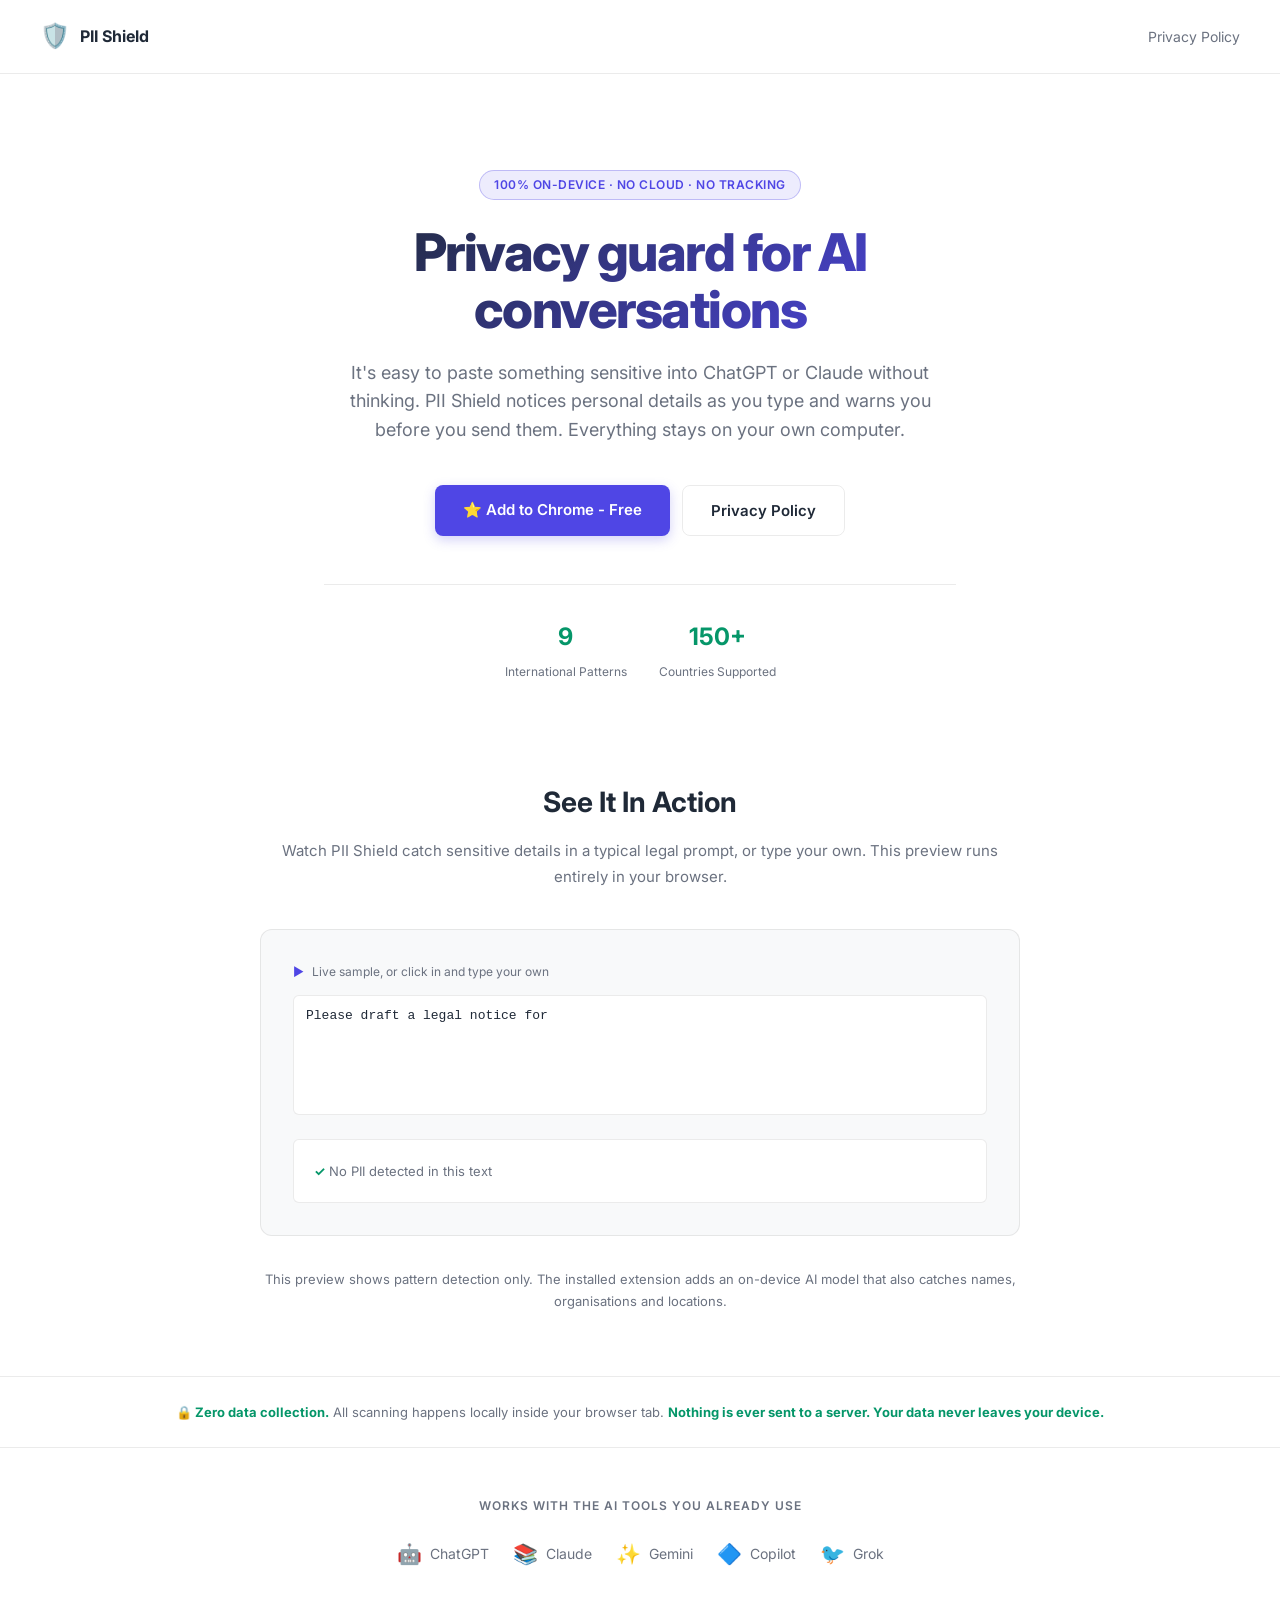
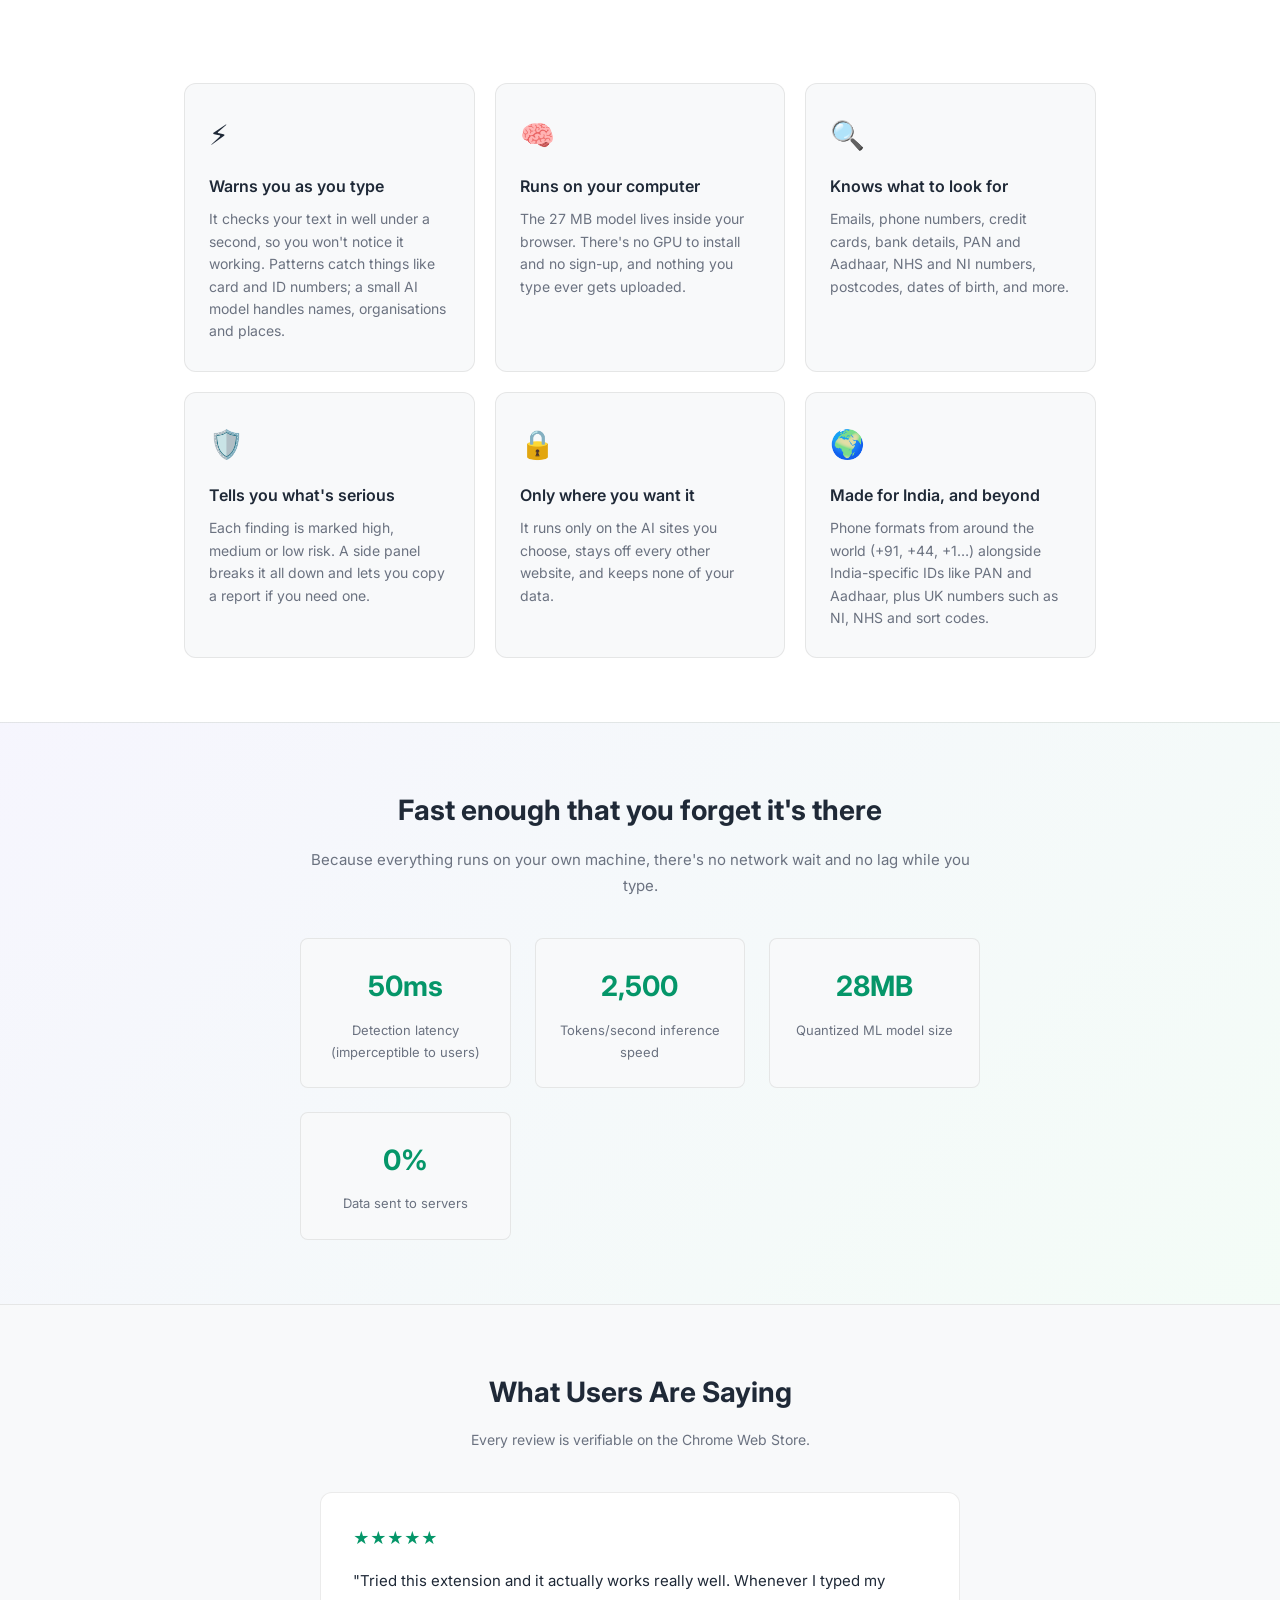
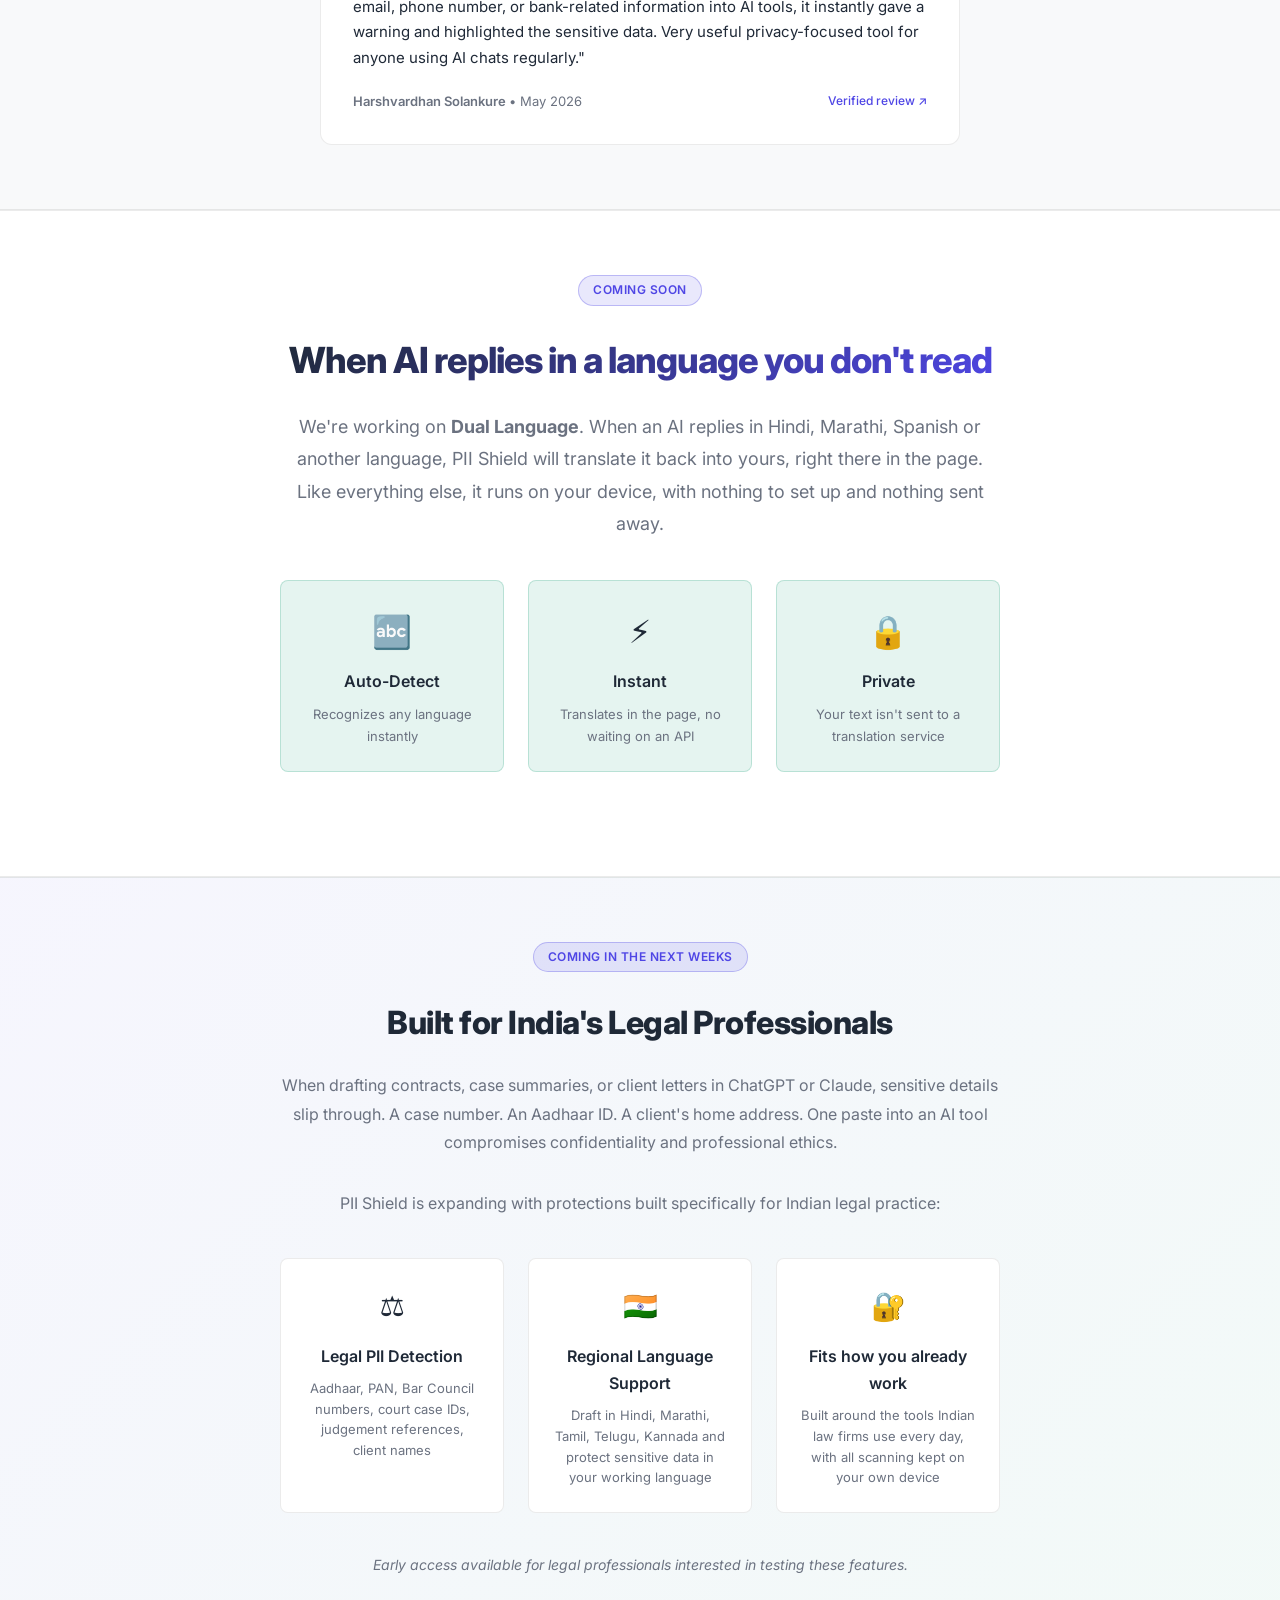
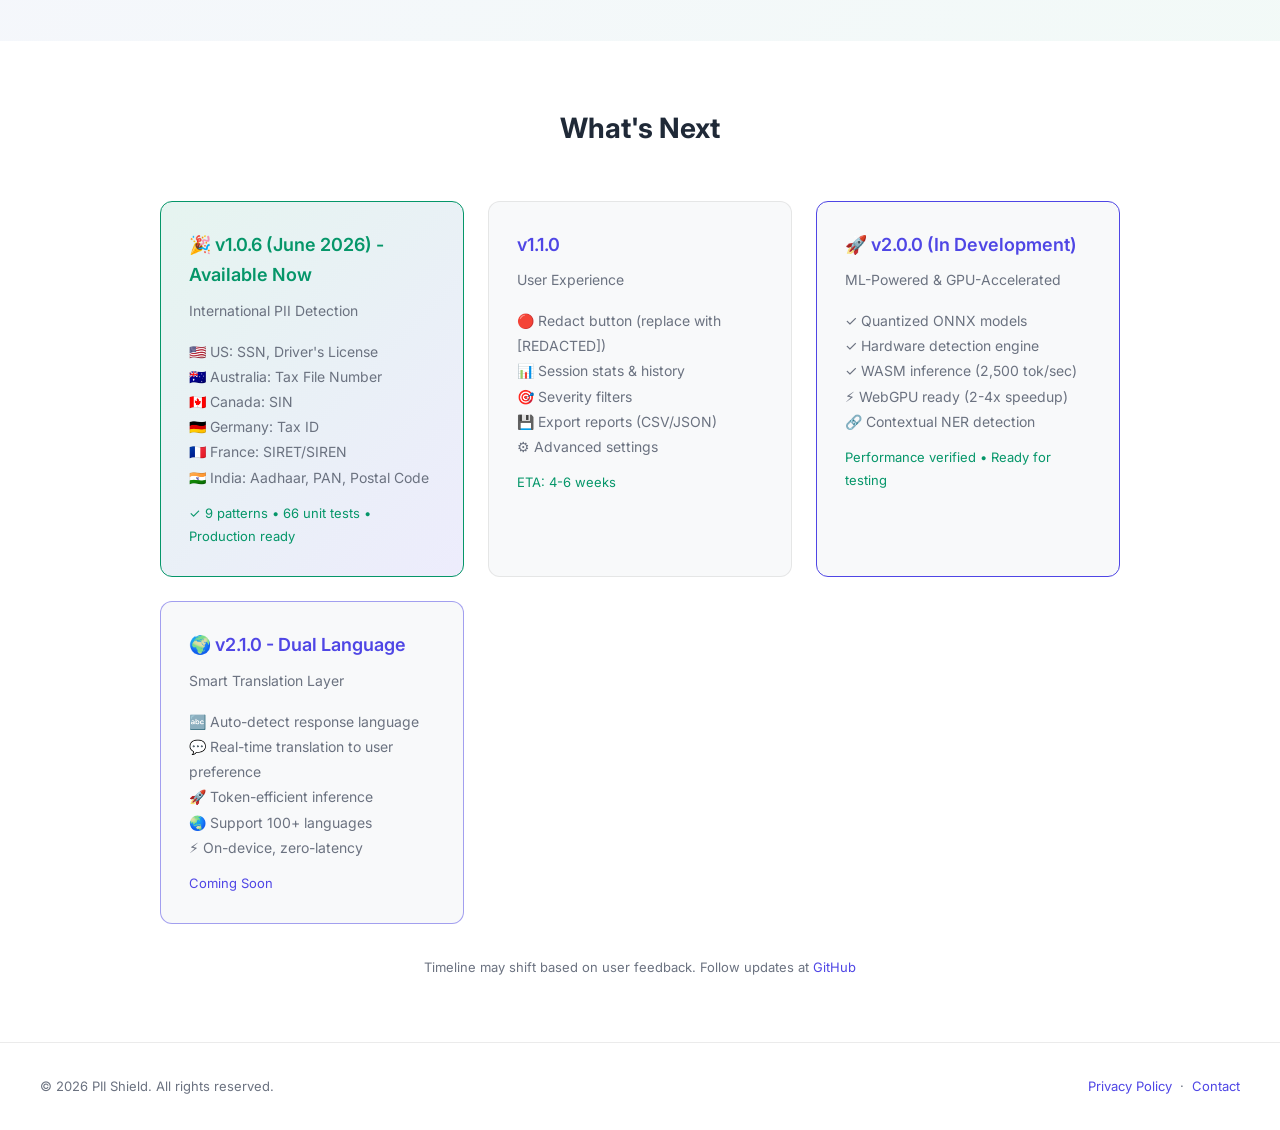
==== commit 8eb2f17f: "copy: trim hero stats to one figure and remove em dashes Drop the Unit Tests (66) and tok/sec infere" ====
--- a/index.html
+++ b/index.html
@@ -192,7 +192,7 @@
   <section class="hero">
     <div class="hero-badge">100% On-Device · No Cloud · No Tracking</div>
     <h1>Privacy guard for AI conversations</h1>
-    <p class="hero-sub">It's easy to paste something sensitive into ChatGPT or Claude without thinking. PII Shield notices personal details as you type and warns you before you send them — and it all stays on your own computer.</p>
+    <p class="hero-sub">It's easy to paste something sensitive into ChatGPT or Claude without thinking. PII Shield notices personal details as you type and warns you before you send them. Everything stays on your own computer.</p>
     <div class="cta-row">
       <a class="btn-primary" href="https://chrome.google.com/webstore/detail/lminoedimombmbpojgnefeogjfojmkpl" target="_blank">⭐ Add to Chrome - Free</a>
       <a class="btn-secondary" href="privacy-policy.html">Privacy Policy</a>
@@ -205,14 +205,6 @@
         <div style="font-size: 12px; color: var(--muted); margin-top: 4px;">International Patterns</div>
       </div>
       <div style="text-align: center;">
-        <div style="font-size: 24px; font-weight: 700; color: var(--safe);">66</div>
-        <div style="font-size: 12px; color: var(--muted); margin-top: 4px;">Unit Tests</div>
-      </div>
-      <div style="text-align: center;">
-        <div style="font-size: 24px; font-weight: 700; color: var(--safe);">2,500</div>
-        <div style="font-size: 12px; color: var(--muted); margin-top: 4px;">tok/sec inference</div>
-      </div>
-      <div style="text-align: center;">
         <div style="font-size: 24px; font-weight: 700; color: var(--safe);">150+</div>
         <div style="font-size: 12px; color: var(--muted); margin-top: 4px;">Countries Supported</div>
       </div>
@@ -223,10 +215,10 @@
   <section id="demoSection" style="padding: 16px 24px 64px;">
     <div class="container" style="max-width: 760px; margin: 0 auto;">
       <h2 style="font-size: 28px; font-weight: 700; text-align: center; margin-bottom: 12px; color: var(--text);">See It In Action</h2>
-      <p style="text-align: center; color: var(--muted); font-size: 15px; margin-bottom: 40px;">Watch PII Shield catch sensitive details in a typical legal prompt — or type your own. This preview runs entirely in your browser.</p>
+      <p style="text-align: center; color: var(--muted); font-size: 15px; margin-bottom: 40px;">Watch PII Shield catch sensitive details in a typical legal prompt, or type your own. This preview runs entirely in your browser.</p>
 
       <div style="background: var(--bg2); border: 1px solid var(--border); border-radius: 12px; padding: 32px; margin-bottom: 32px;">
-        <div style="display: flex; align-items: center; gap: 8px; font-size: 12px; color: var(--muted); margin-bottom: 12px;"><span style="color: var(--accent);">▶</span> Live sample — or click in and type your own</div>
+        <div style="display: flex; align-items: center; gap: 8px; font-size: 12px; color: var(--muted); margin-bottom: 12px;"><span style="color: var(--accent);">▶</span> Live sample, or click in and type your own</div>
 
         <textarea id="demoInput" placeholder="e.g. Draft a notice for my client, PAN ABCDE1234F, case no. CRL/452/2025…" style="width: 100%; height: 120px; background: var(--bg); border: 1px solid var(--border); border-radius: 6px; padding: 12px; color: var(--text); font-family: monospace; font-size: 13px; resize: none; margin-bottom: 16px;" oninput="runDemoDetection()"></textarea>
 
@@ -240,7 +232,7 @@
   </section>
 
   <div class="trust-bar">
-    <p><strong>🔒 Zero data collection.</strong> All scanning happens locally inside your browser tab. <strong style="color: var(--safe);">Nothing is ever sent to a server — your data never leaves your device.</strong></p>
+    <p><strong>🔒 Zero data collection.</strong> All scanning happens locally inside your browser tab. <strong style="color: var(--safe);">Nothing is ever sent to a server. Your data never leaves your device.</strong></p>
   </div>
 
   <!-- Supported Platforms -->
@@ -281,7 +273,7 @@
     <div class="feature-card">
       <div class="feature-icon">🔍</div>
       <div class="feature-title">Knows what to look for</div>
-      <div class="feature-desc">Emails, phone numbers, credit cards, bank details, PAN and Aadhaar, NHS and NI numbers, postcodes, dates of birth — and more.</div>
+      <div class="feature-desc">Emails, phone numbers, credit cards, bank details, PAN and Aadhaar, NHS and NI numbers, postcodes, dates of birth, and more.</div>
     </div>
     <div class="feature-card">
       <div class="feature-icon">🛡️</div>
@@ -354,7 +346,7 @@
 
       <h2 style="font-size: 36px; font-weight: 800; letter-spacing: -1px; margin-bottom: 20px; background: linear-gradient(135deg, #1f2937 0%, #4f46e5 100%); -webkit-background-clip: text; -webkit-text-fill-color: transparent;">When AI replies in a language you don't read</h2>
 
-      <p style="font-size: 18px; color: var(--muted); margin-bottom: 40px; line-height: 1.8;">We're working on <strong>Dual Language</strong>. When an AI replies in Hindi, Marathi, Spanish or another language, PII Shield will translate it back into yours, right there in the page. Like everything else, it runs on your device — nothing to set up, nothing sent away.</p>
+      <p style="font-size: 18px; color: var(--muted); margin-bottom: 40px; line-height: 1.8;">We're working on <strong>Dual Language</strong>. When an AI replies in Hindi, Marathi, Spanish or another language, PII Shield will translate it back into yours, right there in the page. Like everything else, it runs on your device, with nothing to set up and nothing sent away.</p>
 
       <div style="display: grid; grid-template-columns: repeat(auto-fit, minmax(200px, 1fr)); gap: 24px; margin-bottom: 40px;">
         <div style="padding: 24px; background: rgba(5,150,105,0.1); border: 1px solid rgba(5,150,105,0.2); border-radius: 8px;">
@@ -488,7 +480,7 @@
   </footer>
 
   <script>
-    // Demo detection — patterns ordered so the most specific (India-first) win on overlap
+    // Demo detection: patterns ordered so the most specific (India-first) win on overlap
     const patterns = [
       { name: 'PAN',          regex: /\b[A-Z]{5}\d{4}[A-Z]\b/g },
       { name: 'Aadhaar',      regex: /\b\d{4}\s?\d{4}\s?\d{4}\b/g },
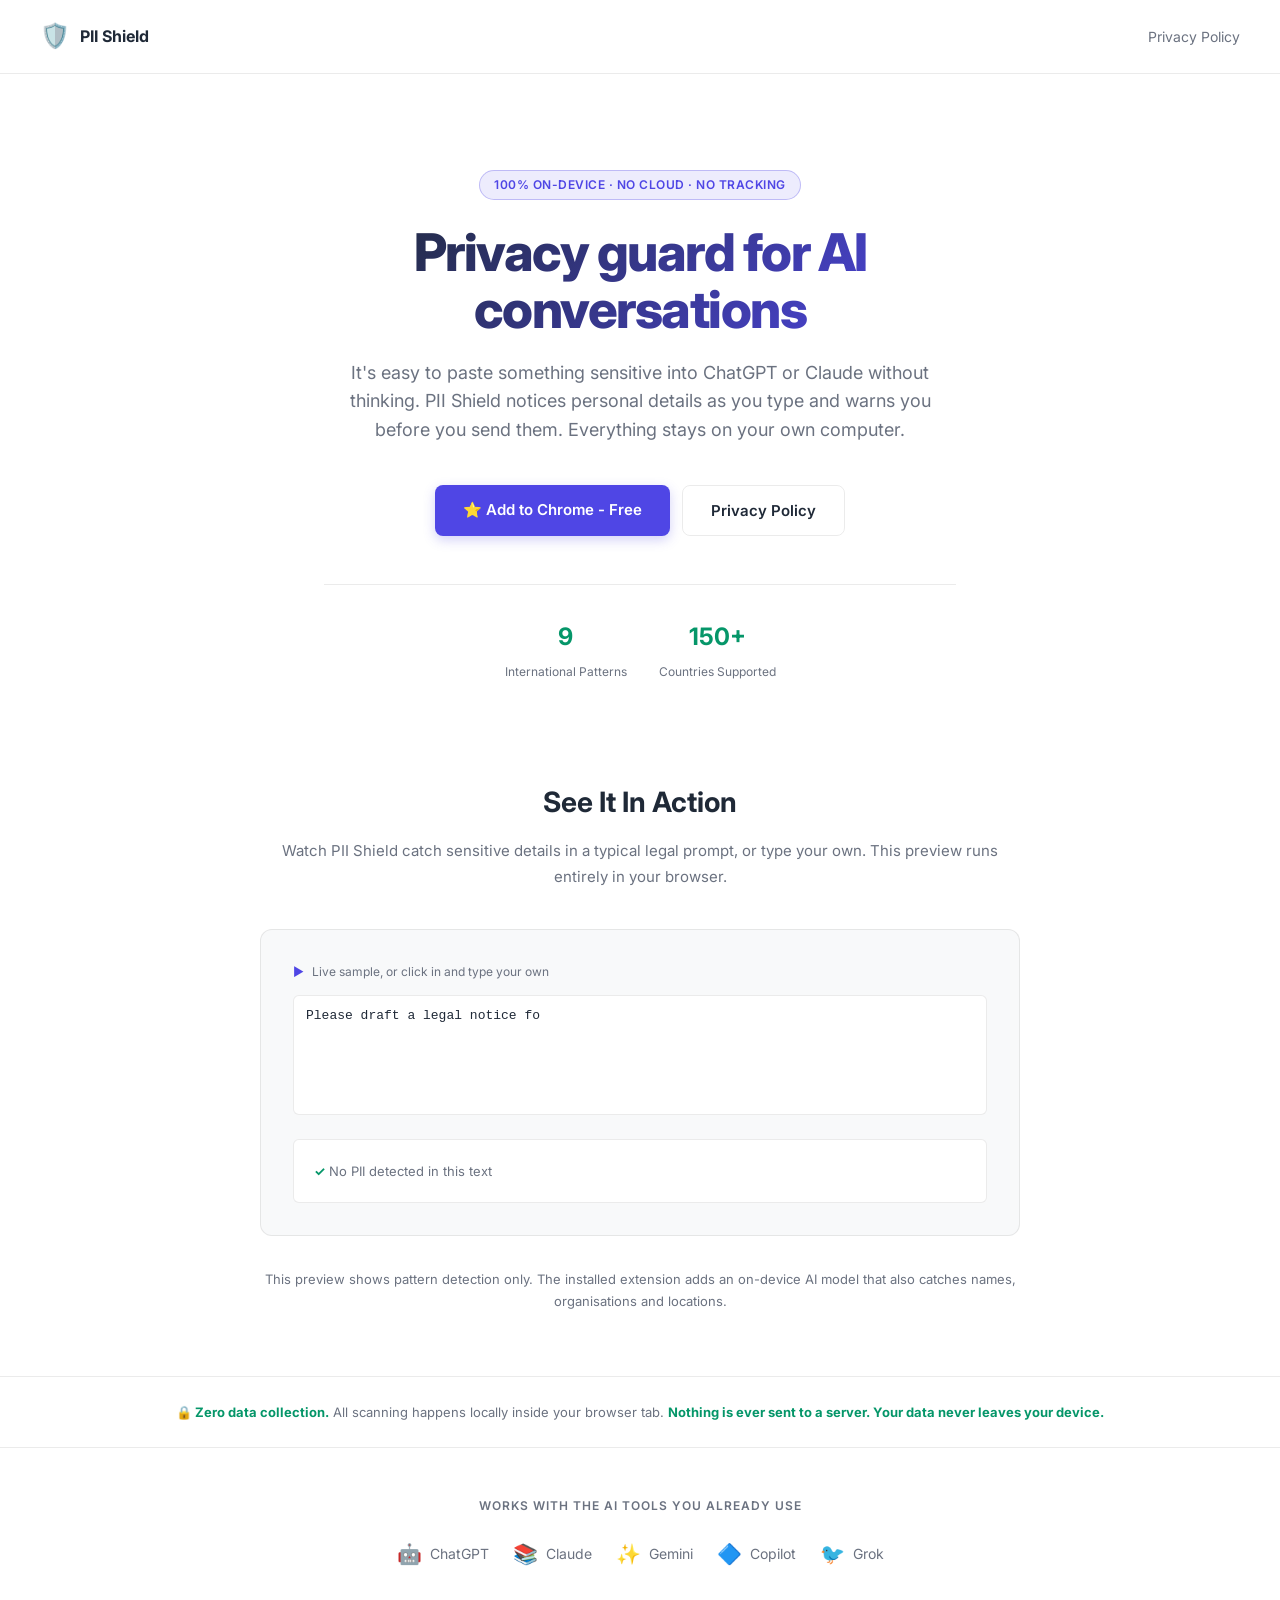
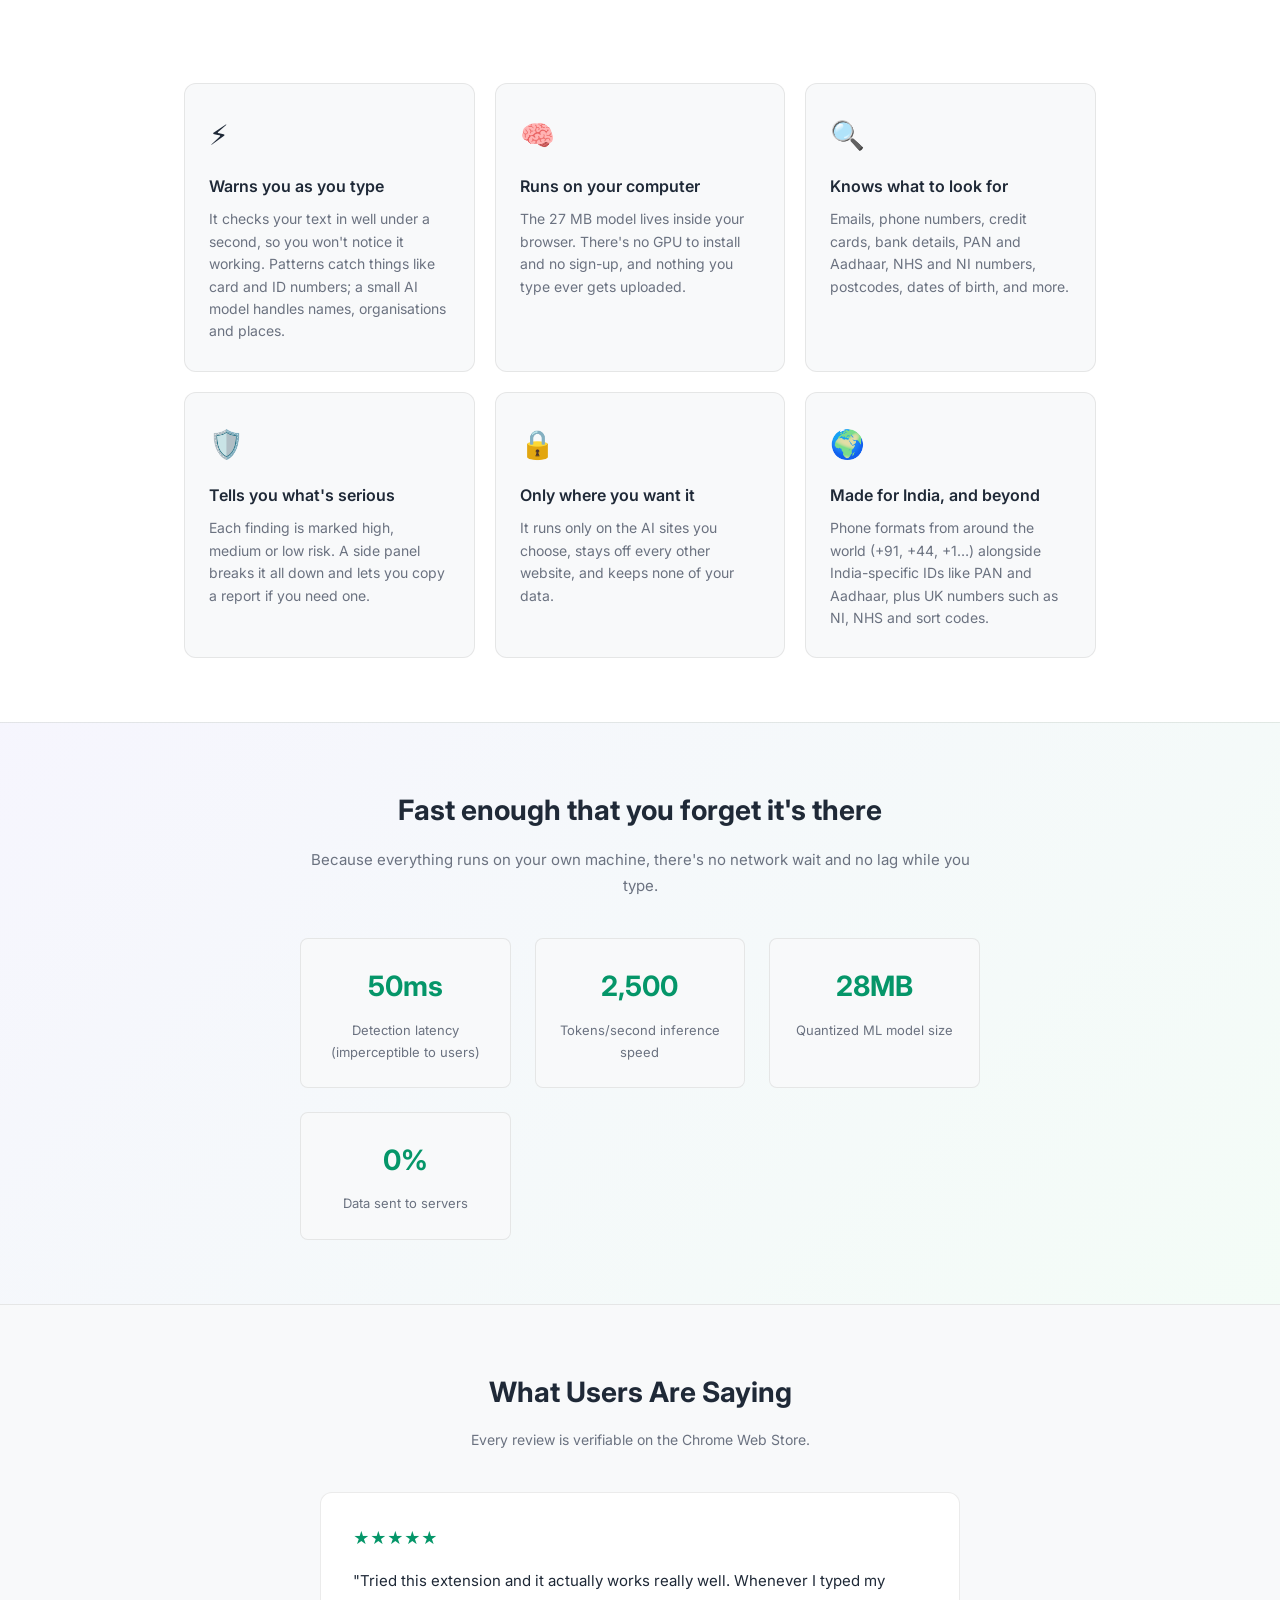
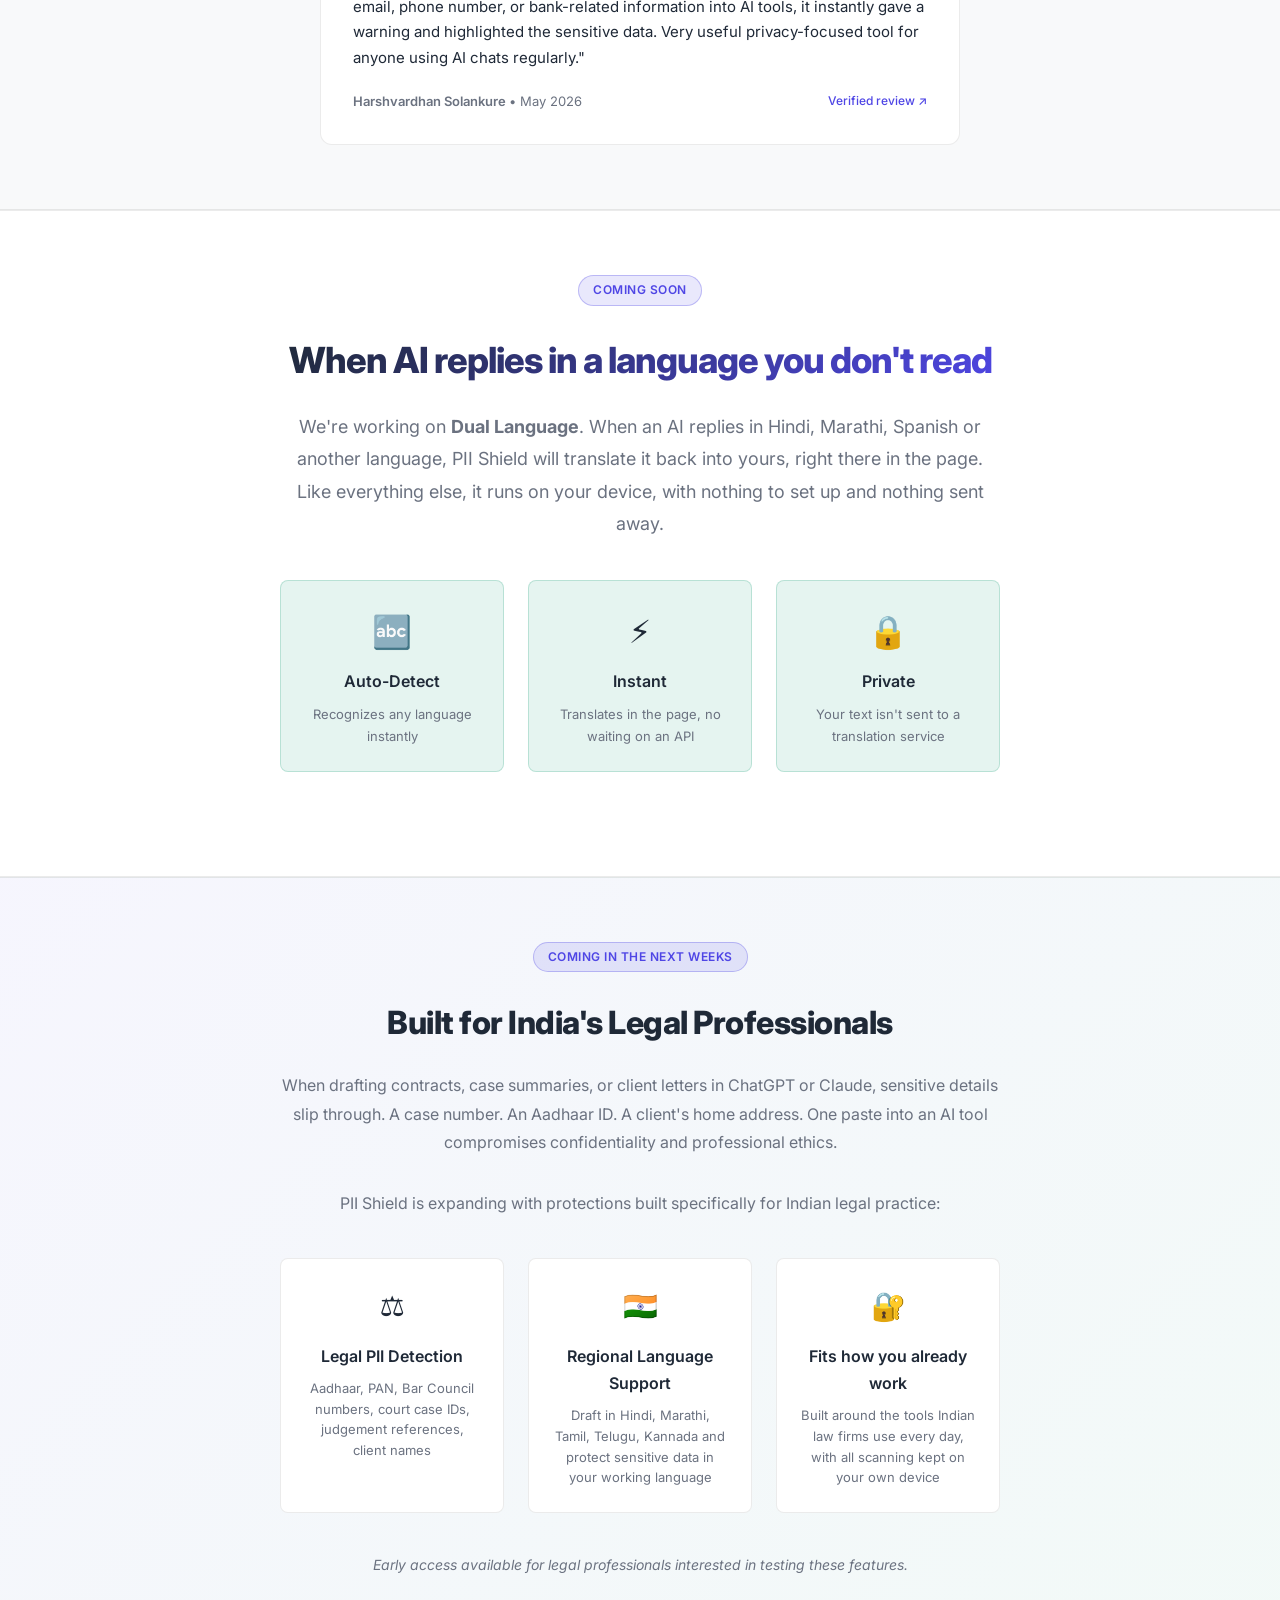
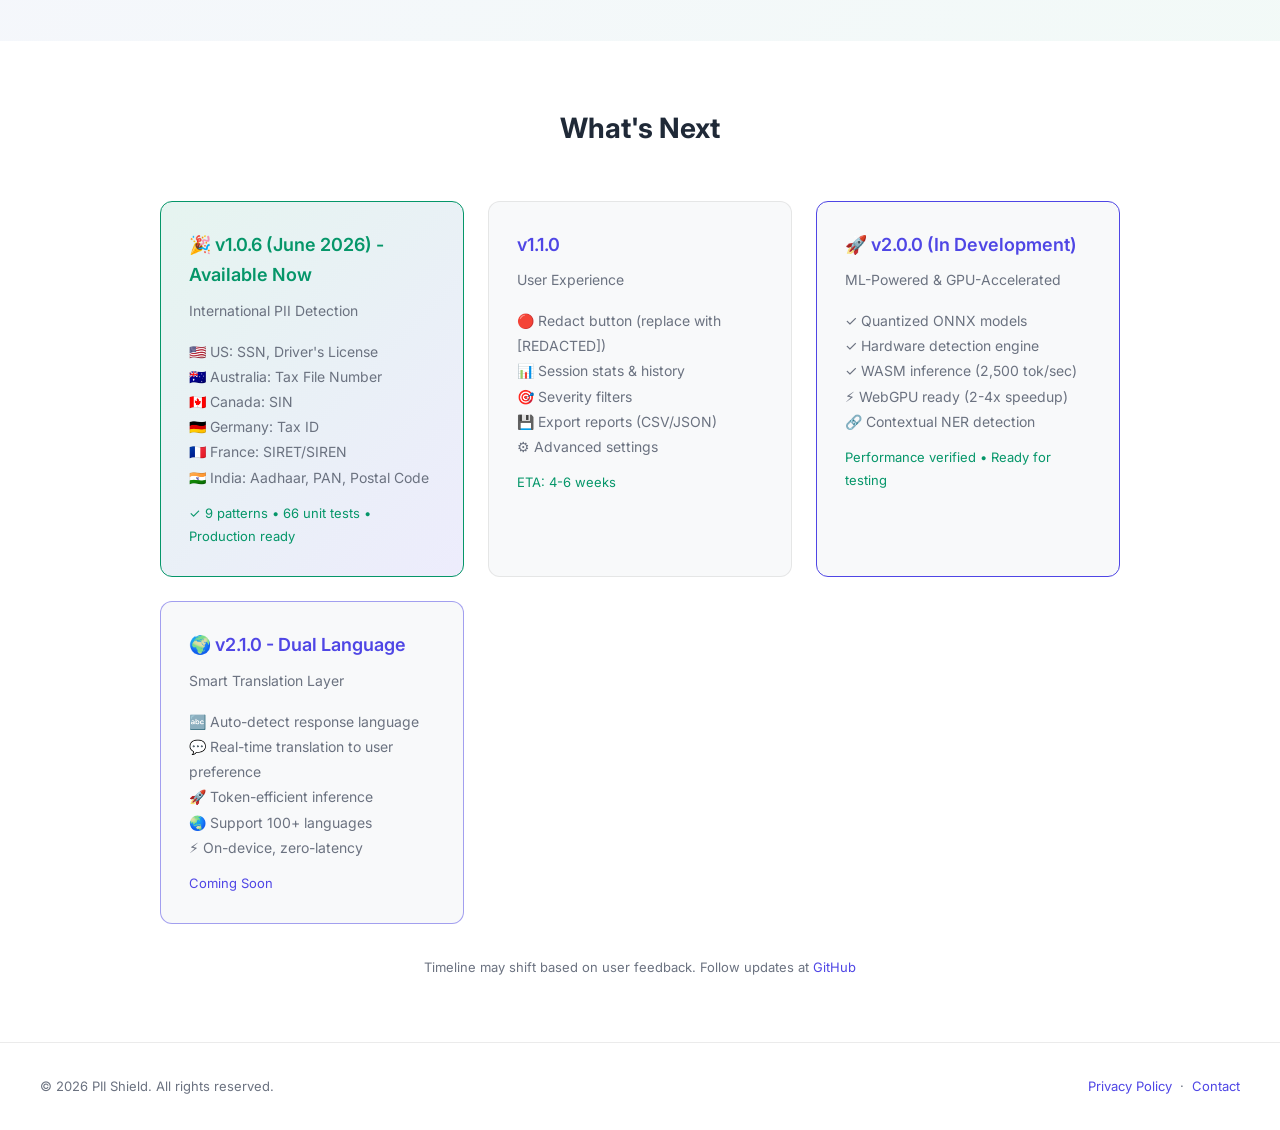
==== commit 98023599: "fix: prevent auto-demo from causing scroll-jump on mobile browsers Programmatic textarea.value write" ====
--- a/index.html
+++ b/index.html
@@ -535,12 +535,18 @@
     let autoActive = false;
     let autoTimer = null;
 
+    function setVal(ta, v) {
+      const sy = window.scrollY;
+      ta.value = v;
+      window.scrollTo(0, sy);
+    }
+
     function stopAutoDemo() {
       if (!autoActive) return;
       autoActive = false;
       clearTimeout(autoTimer);
       const ta = document.getElementById('demoInput');
-      ta.value = '';
+      setVal(ta, '');
       runDemoDetection();
     }
 
@@ -550,7 +556,7 @@
 
       // Reduced motion: show the finished sample with detections, no typing/loop.
       if (reduced) {
-        ta.value = DEMO_SAMPLE;
+        setVal(ta, DEMO_SAMPLE);
         runDemoDetection();
         return;
       }
@@ -560,7 +566,7 @@
 
       function type() {
         if (!autoActive) return;
-        ta.value = DEMO_SAMPLE.slice(0, i);
+        setVal(ta, DEMO_SAMPLE.slice(0, i));
         runDemoDetection();
         i++;
         if (i <= DEMO_SAMPLE.length) {
@@ -569,7 +575,7 @@
           // Hold the result, then reset and loop
           autoTimer = setTimeout(() => {
             if (!autoActive) return;
-            ta.value = '';
+            setVal(ta, '');
             runDemoDetection();
             autoTimer = setTimeout(() => { if (autoActive) { i = 0; type(); } }, 900);
           }, 3800);
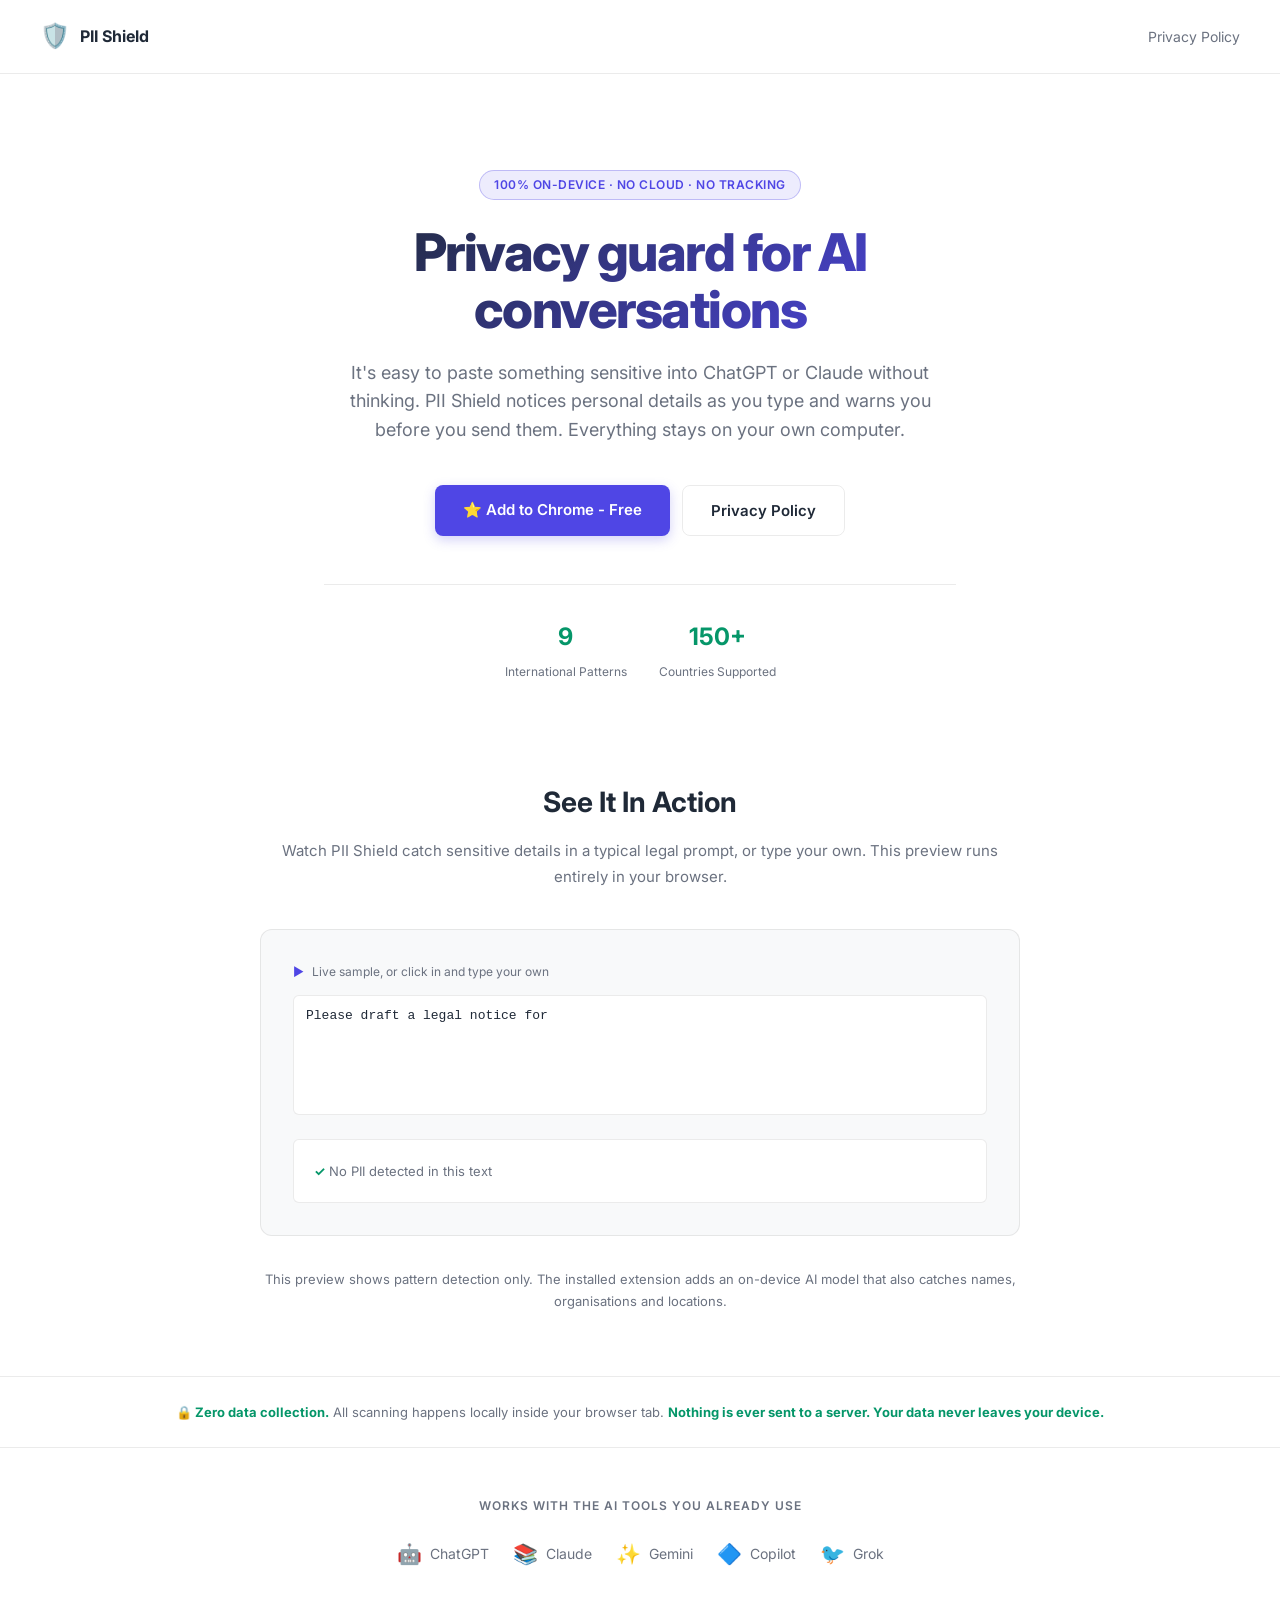
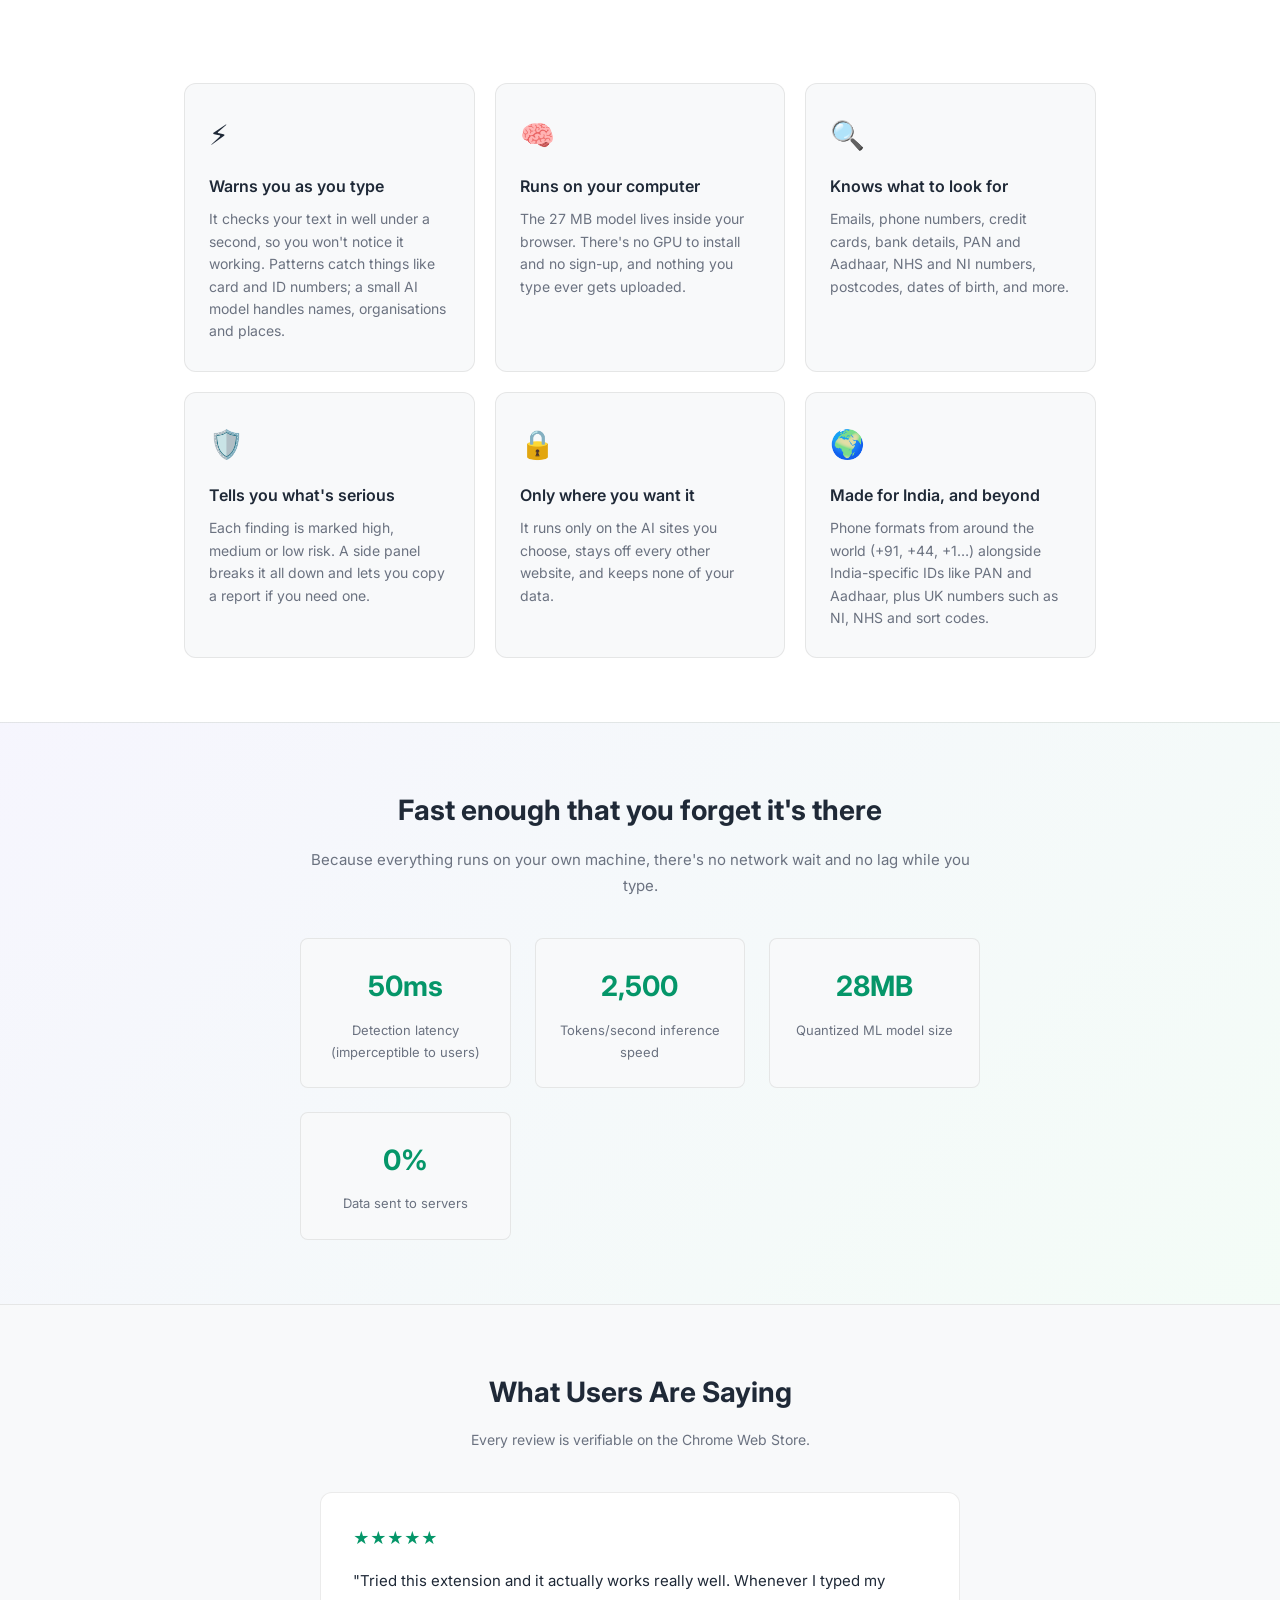
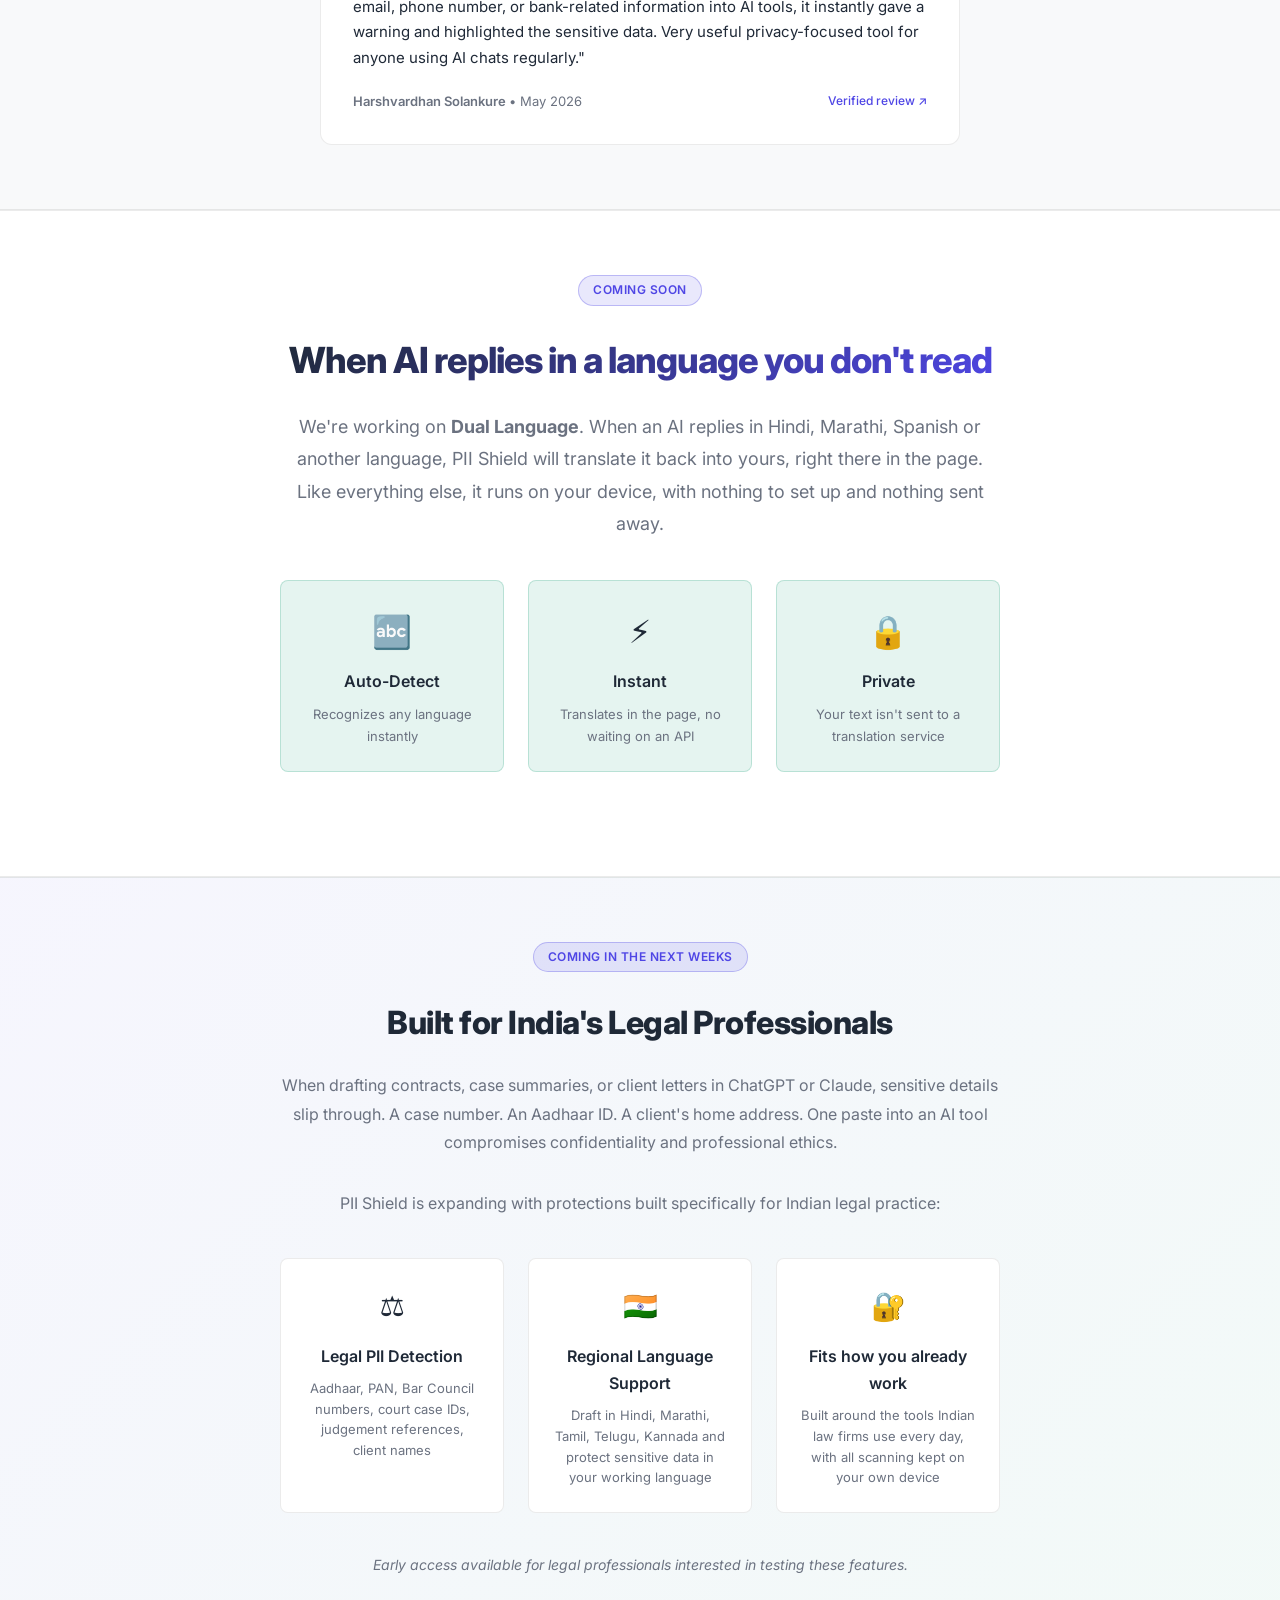
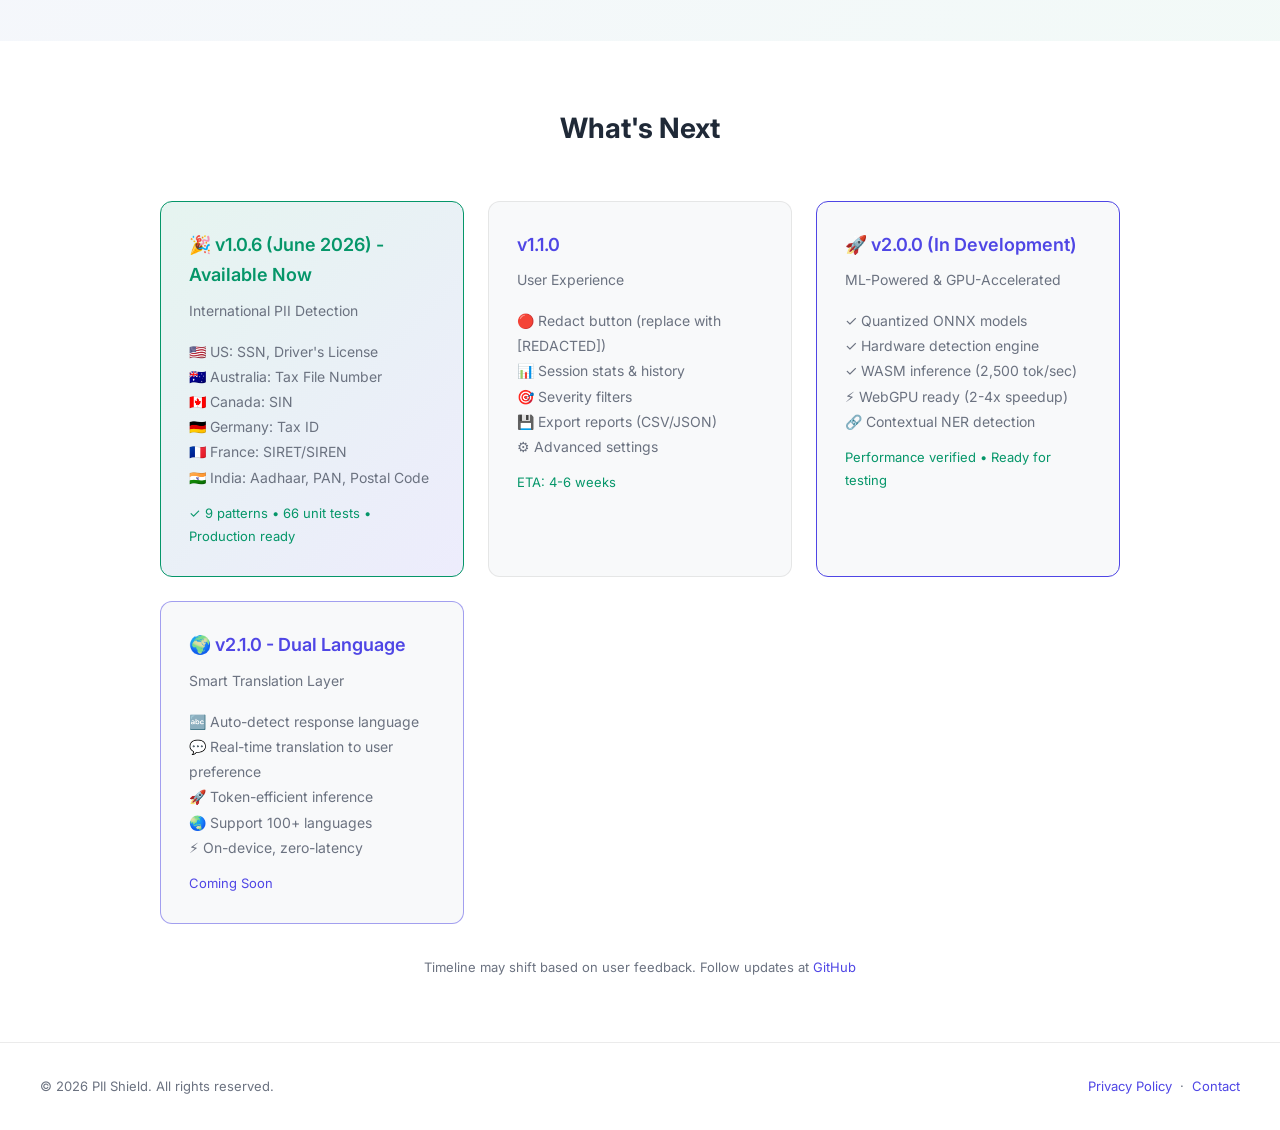
==== commit bf6b0169: "fix: disable auto-demo on touch devices to prevent mobile scroll-jump iOS Safari and Android Chrome " ====
--- a/index.html
+++ b/index.html
@@ -552,6 +552,12 @@
 
     function runAutoDemo() {
       const ta = document.getElementById('demoInput');
+
+      // On touch devices (mobile/tablet) programmatic textarea writes cause
+      // iOS Safari / Android Chrome to scroll the element into view mid-page.
+      // Skip the auto-demo — users can still type manually.
+      if (window.matchMedia('(hover: none) and (pointer: coarse)').matches) return;
+
       const reduced = window.matchMedia('(prefers-reduced-motion: reduce)').matches;
 
       // Reduced motion: show the finished sample with detections, no typing/loop.
